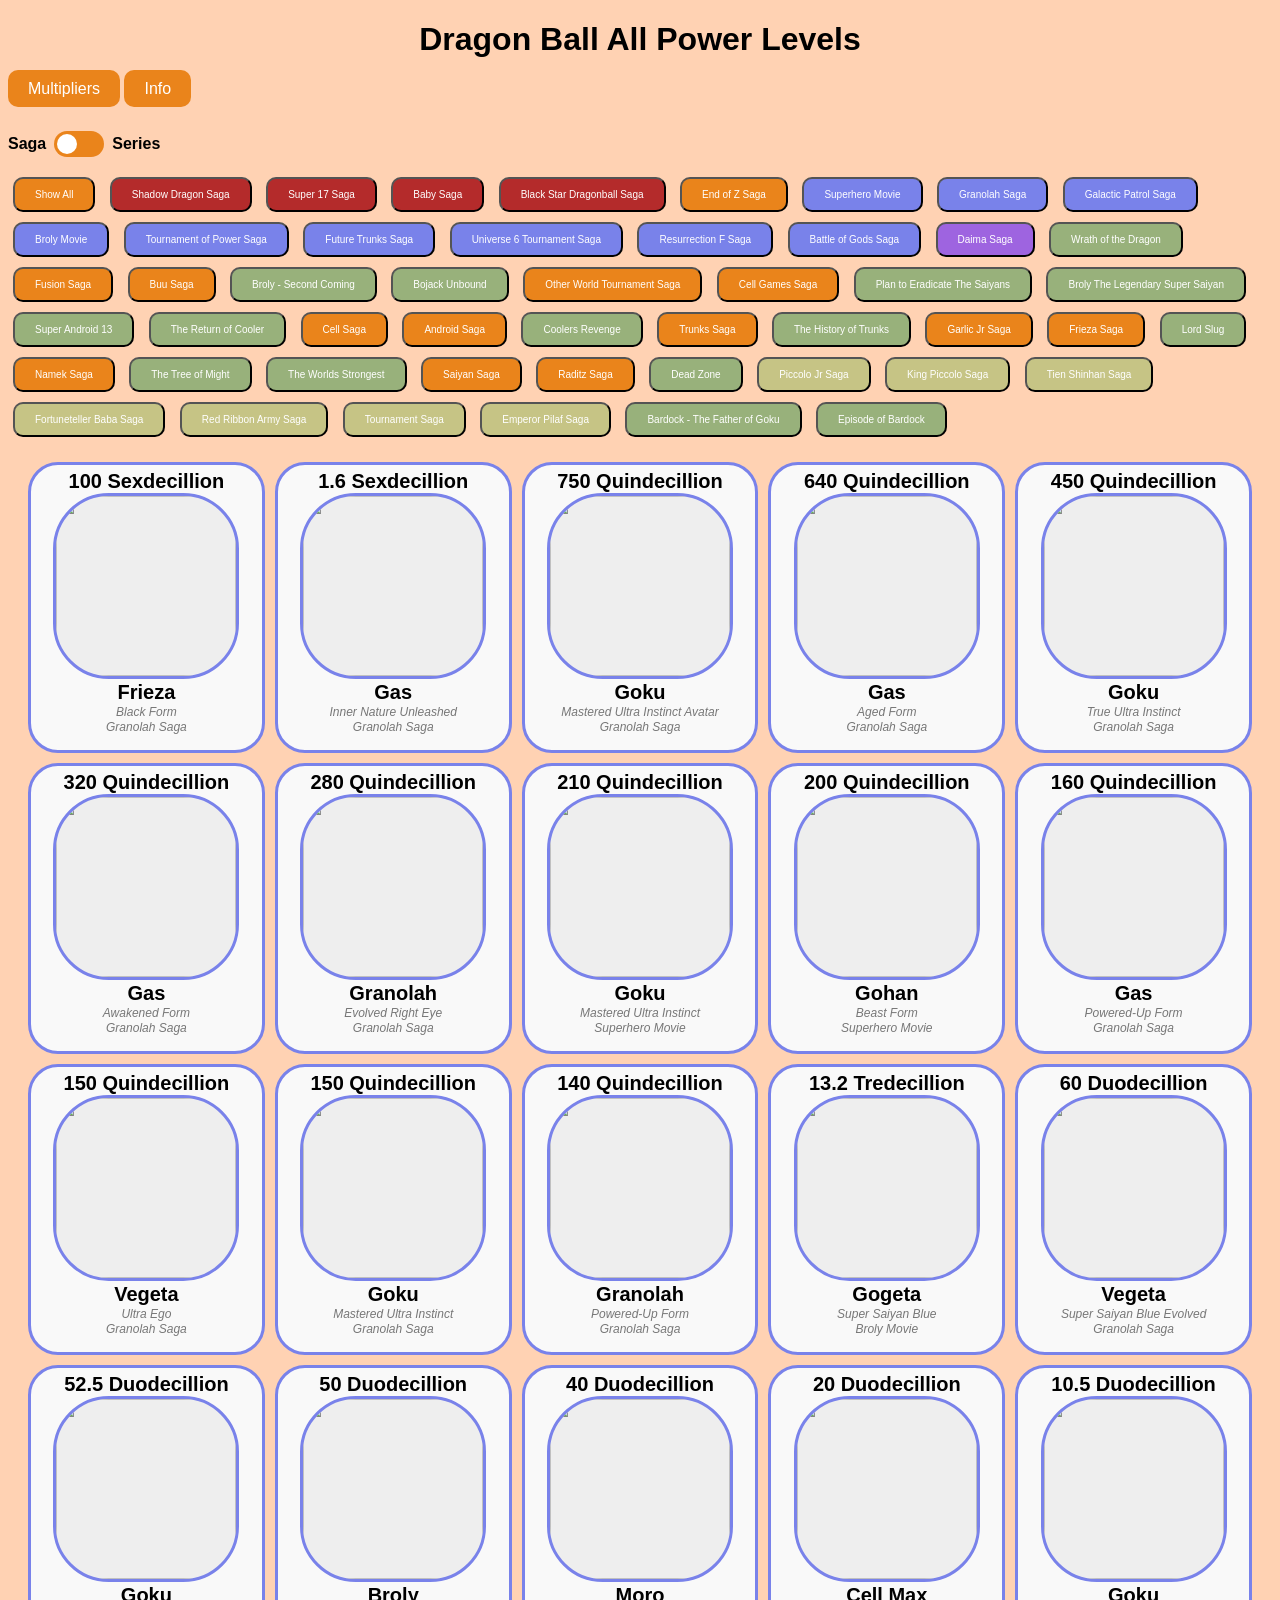
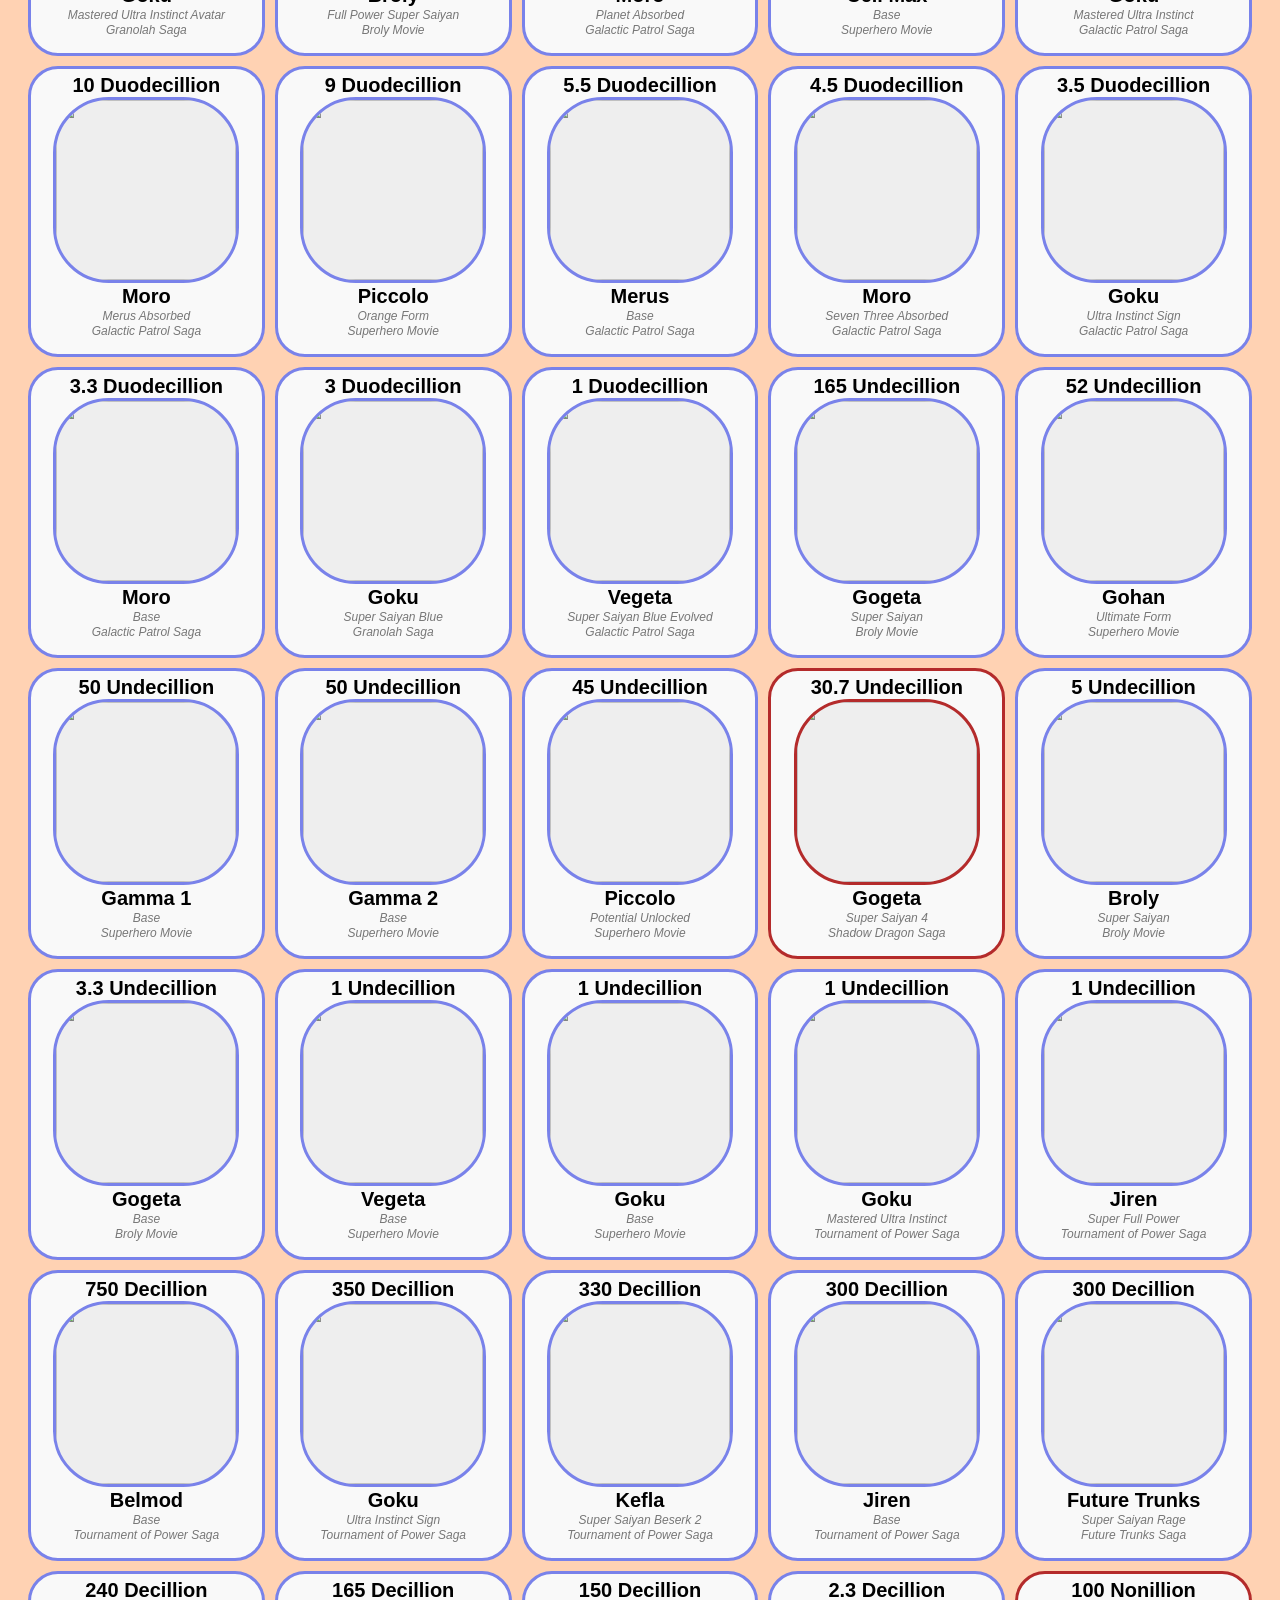
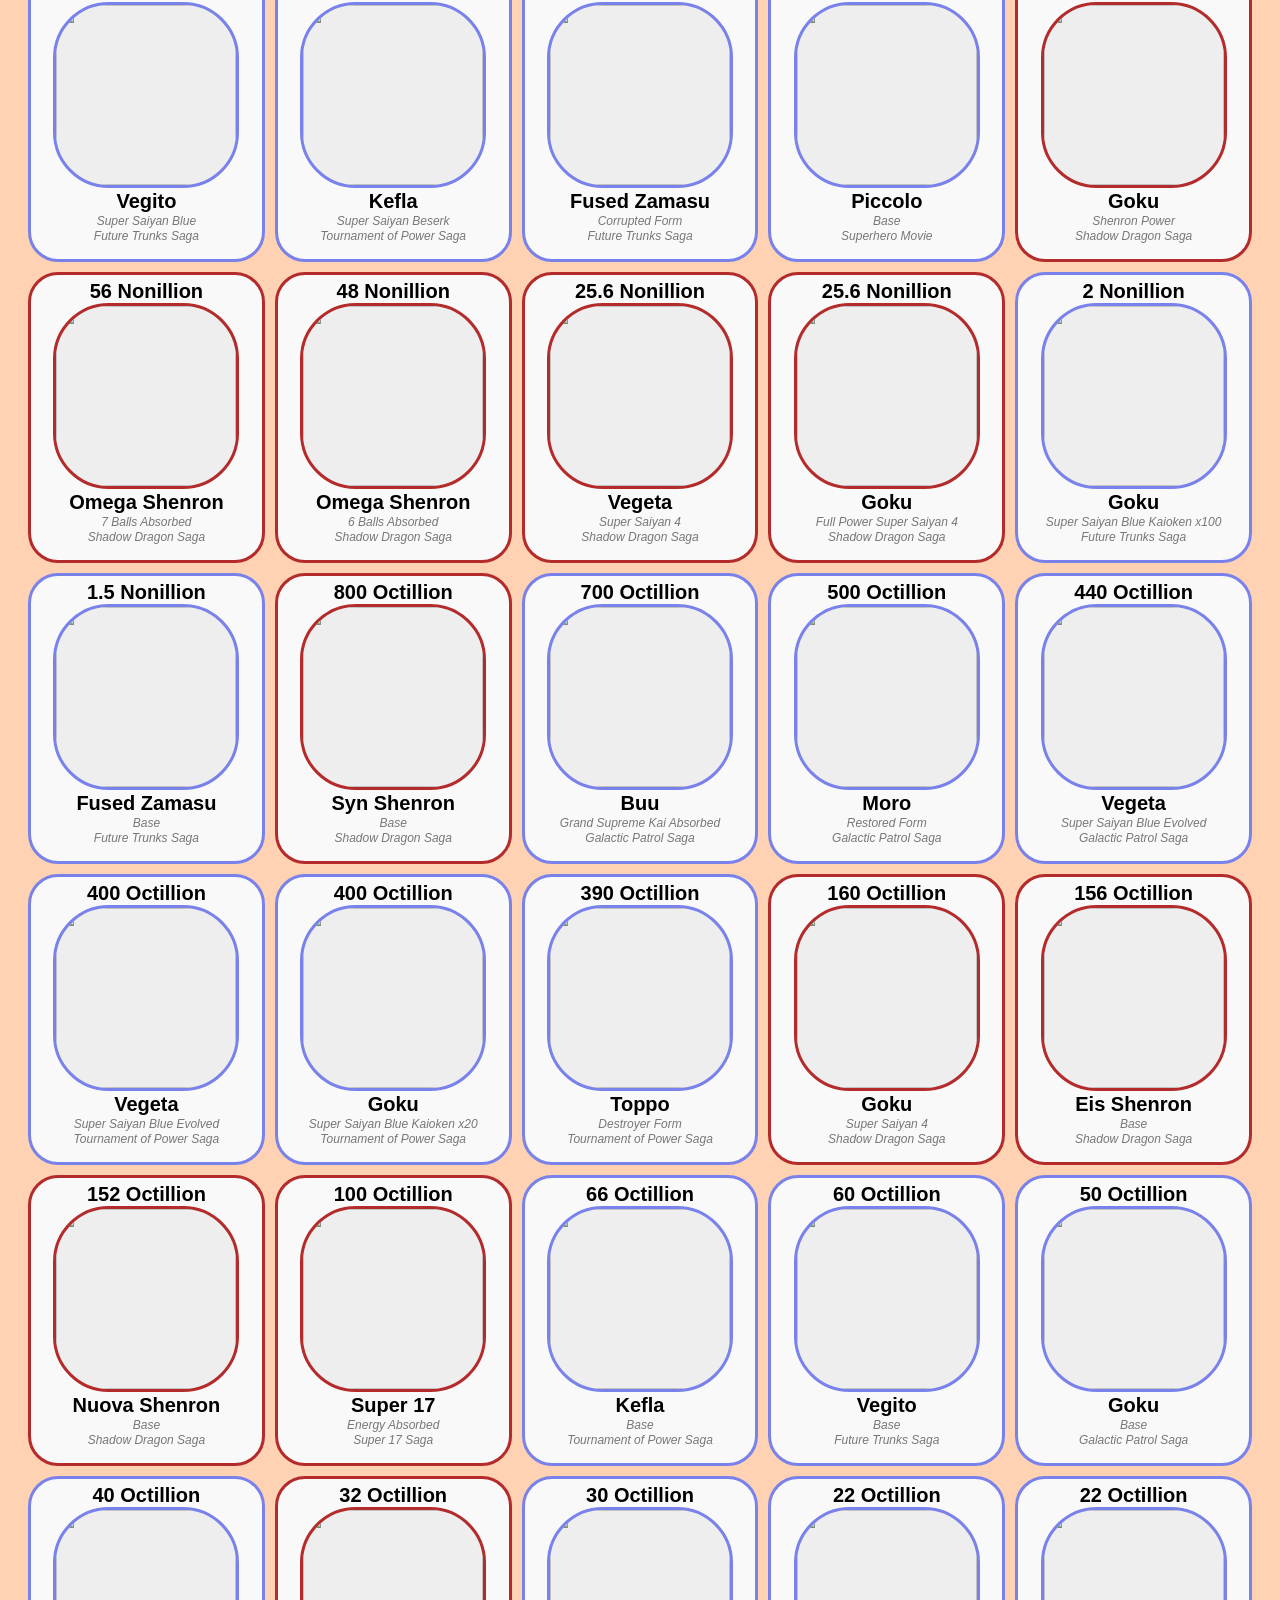
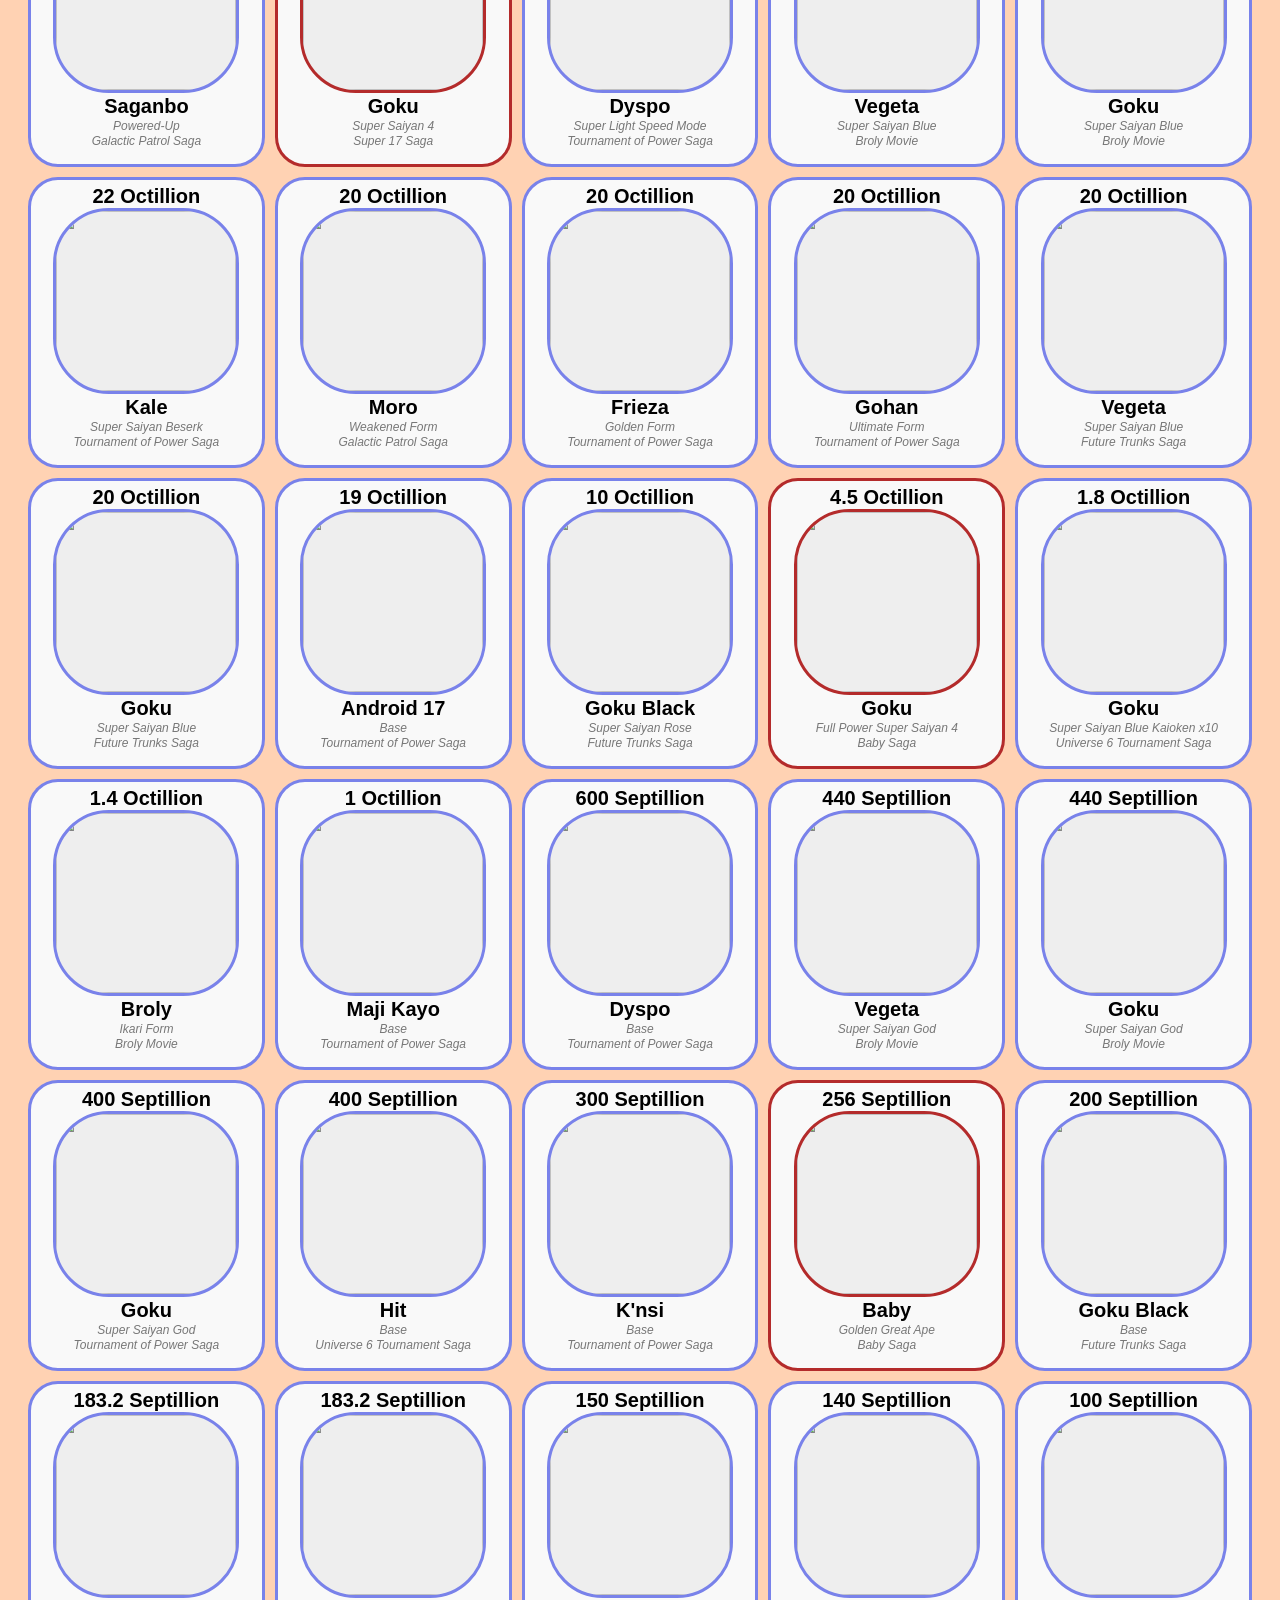
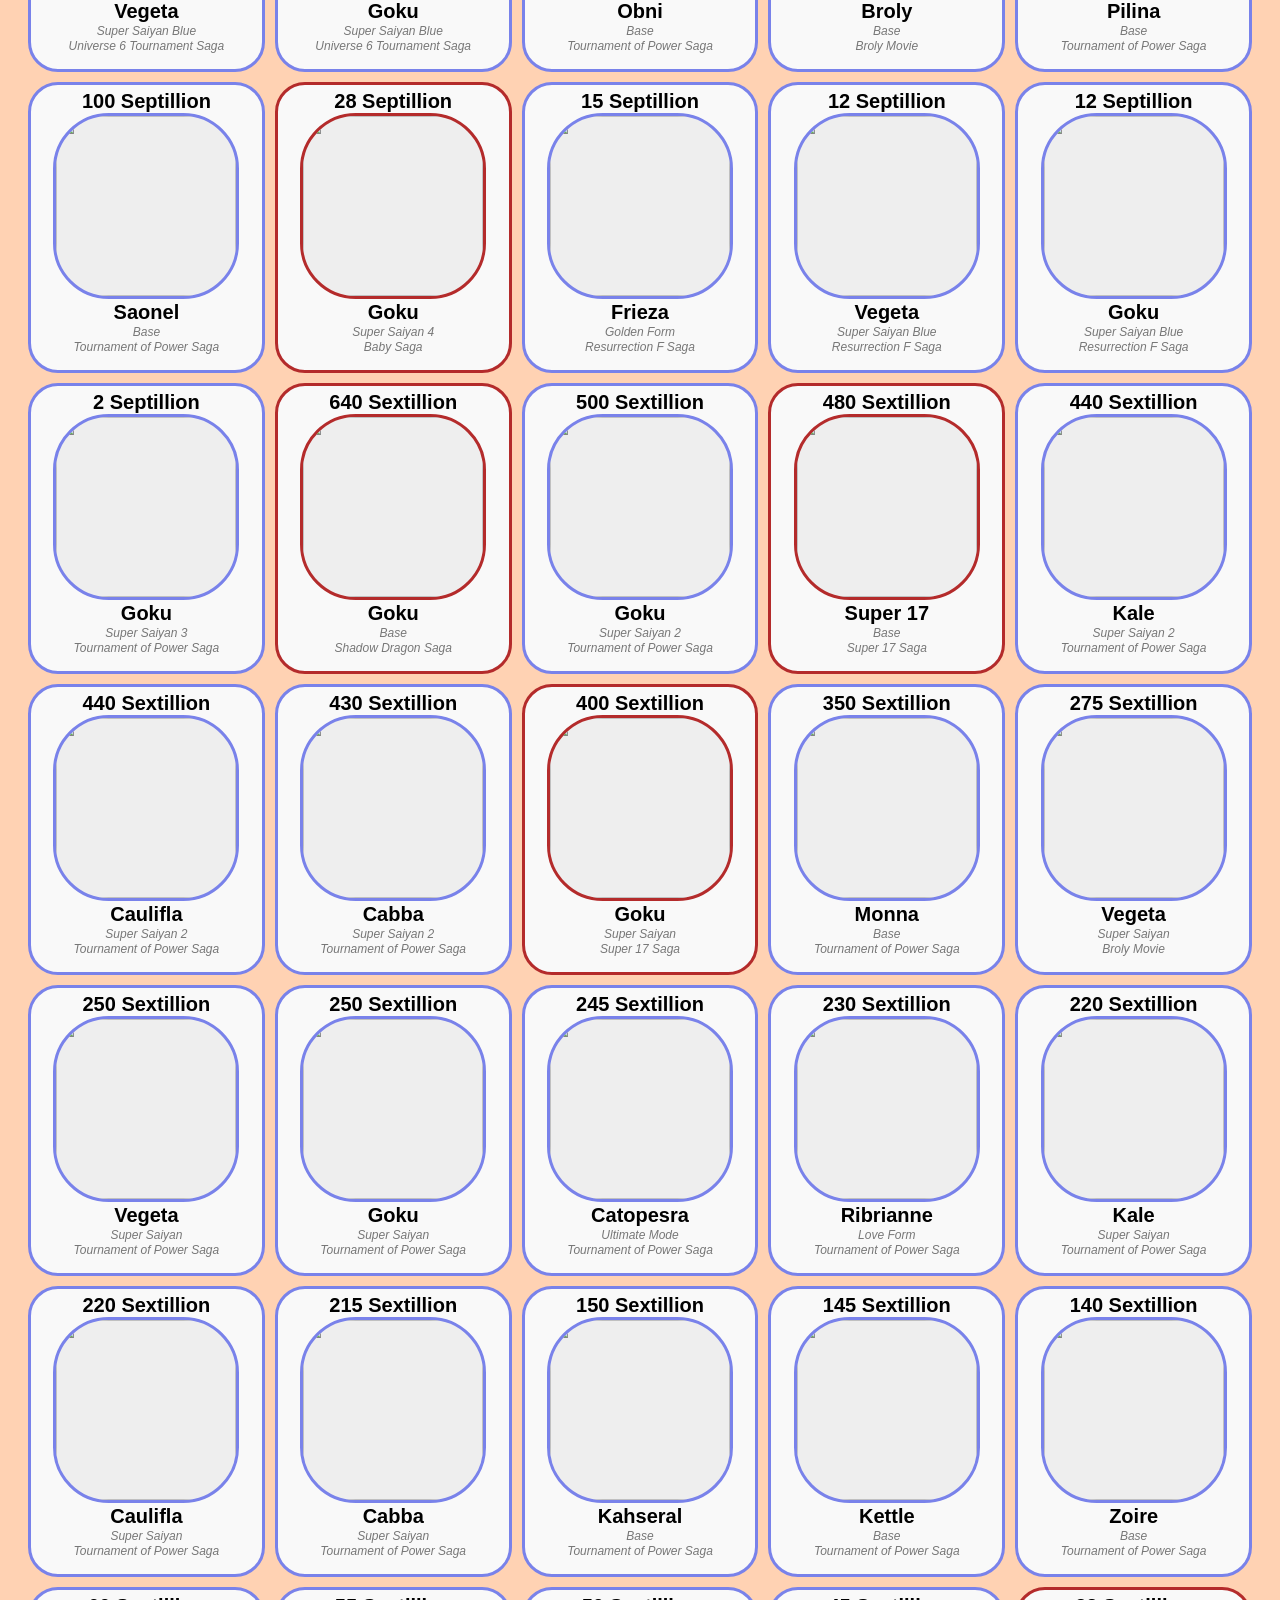
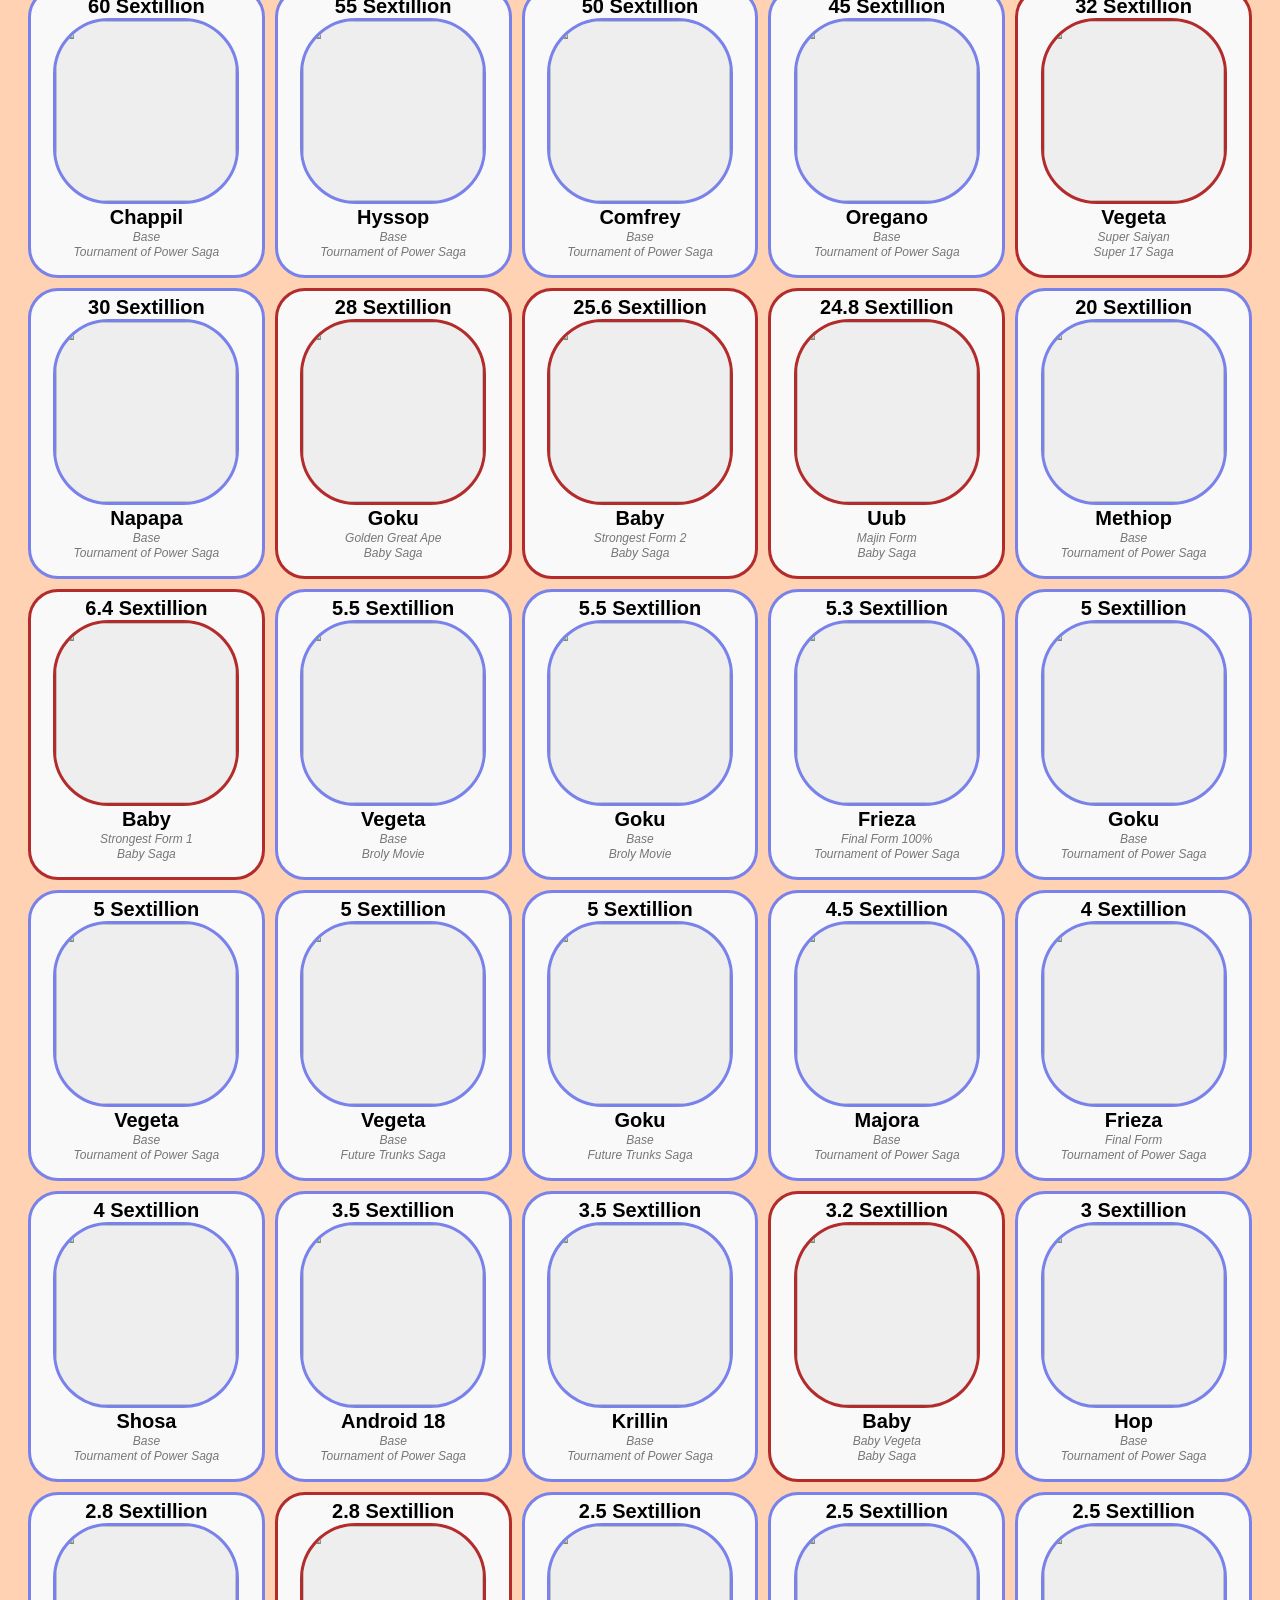
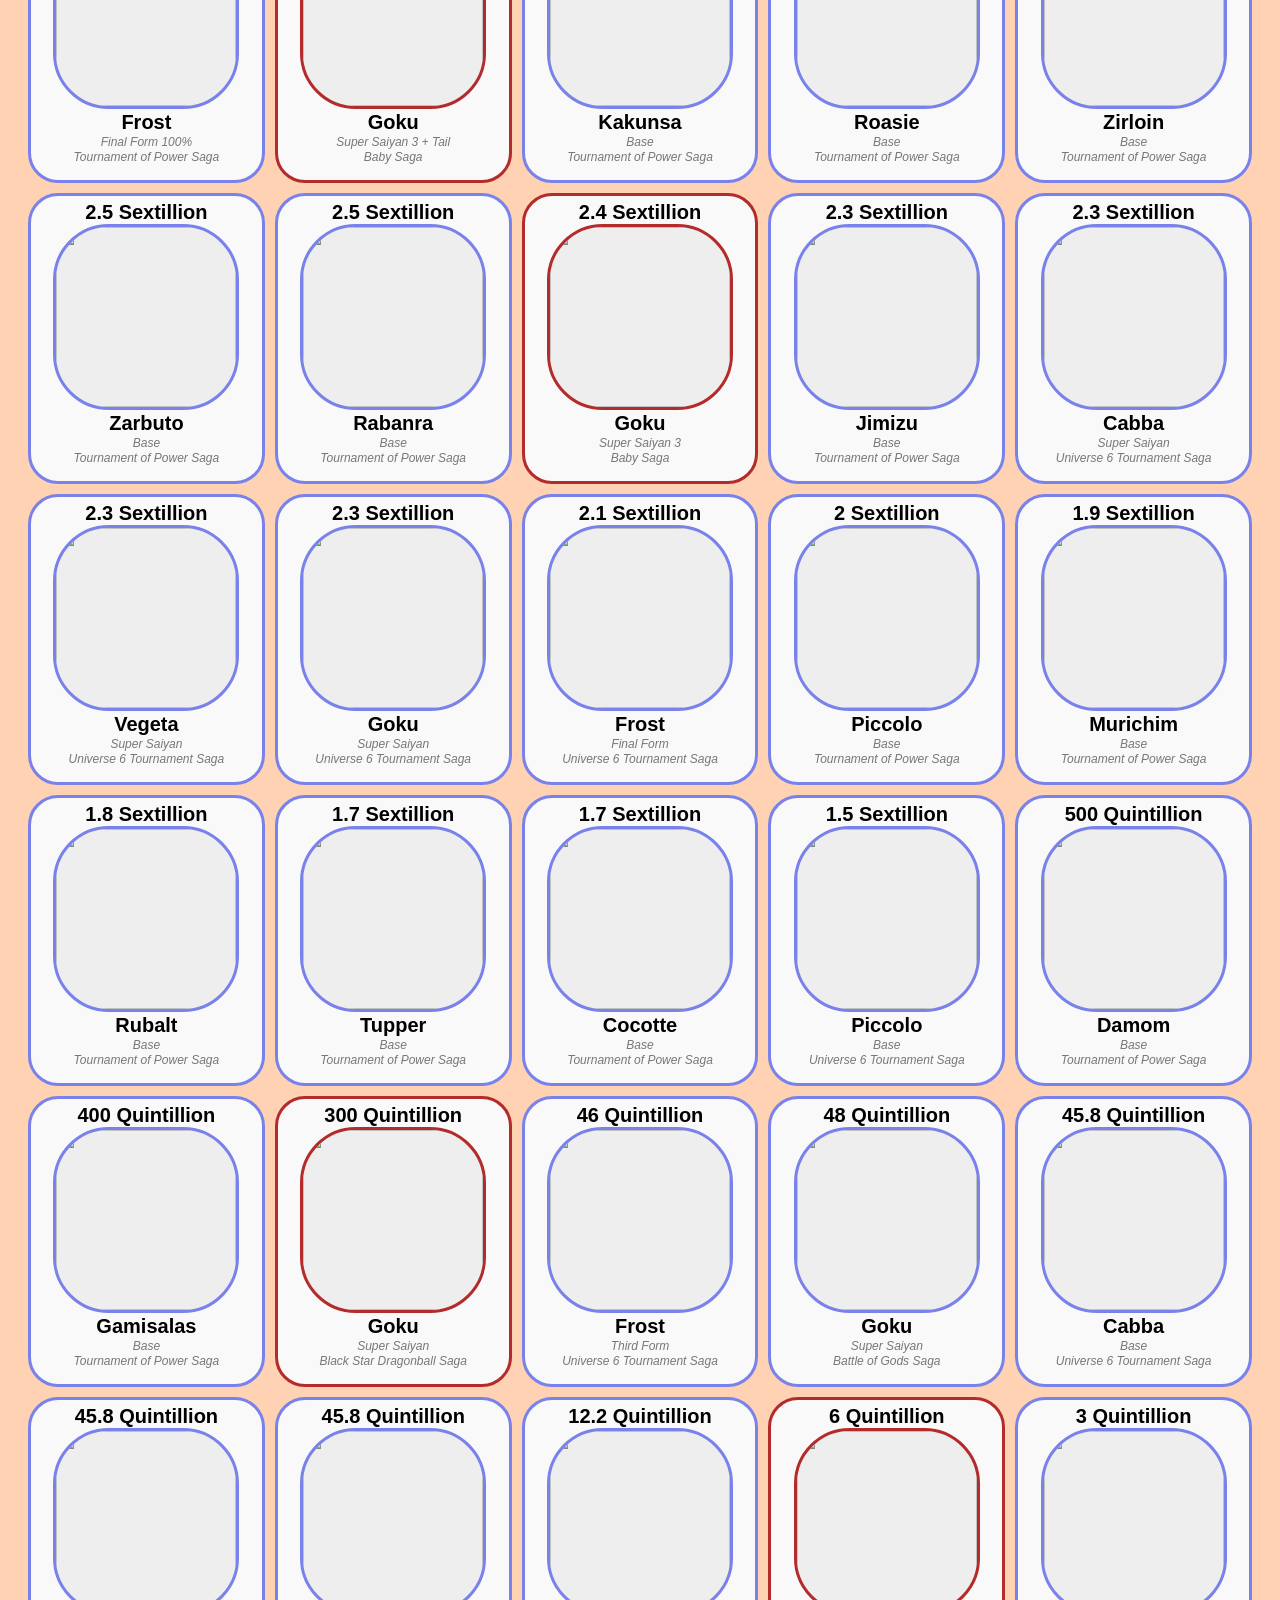
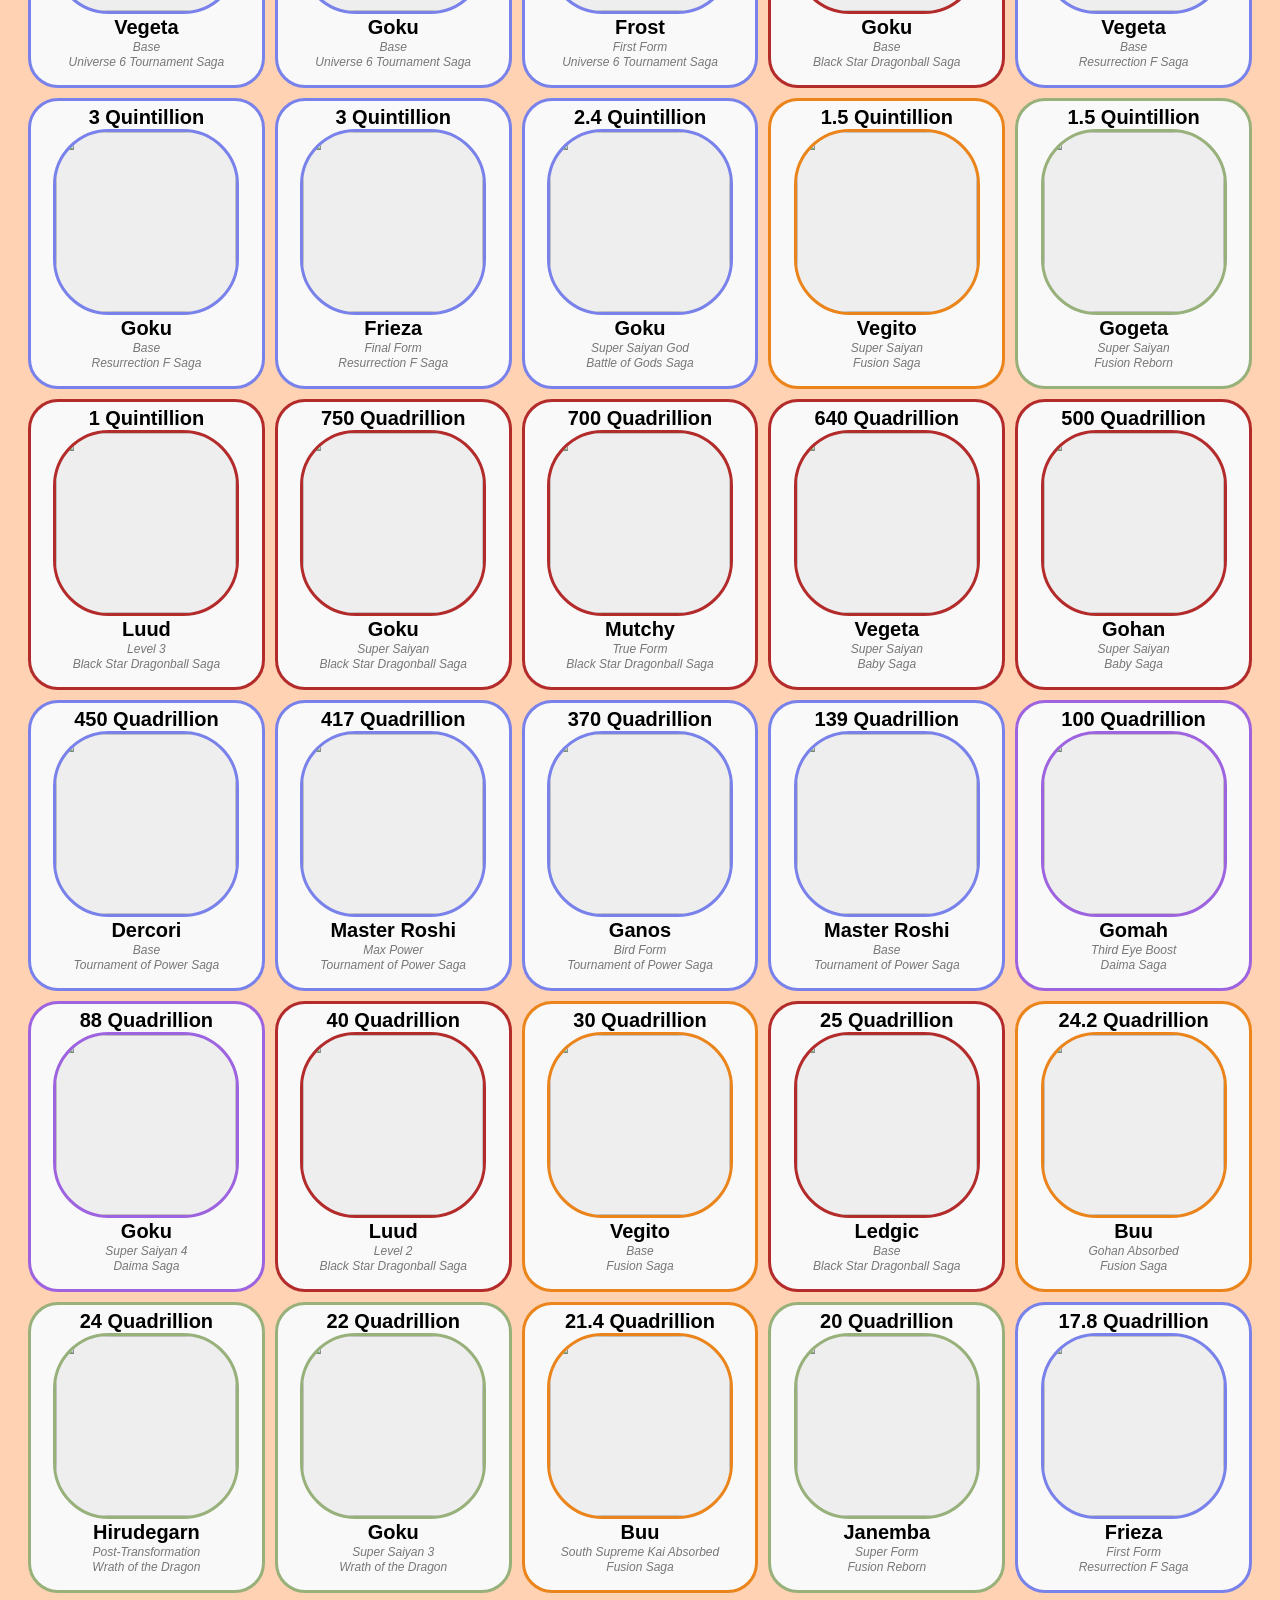
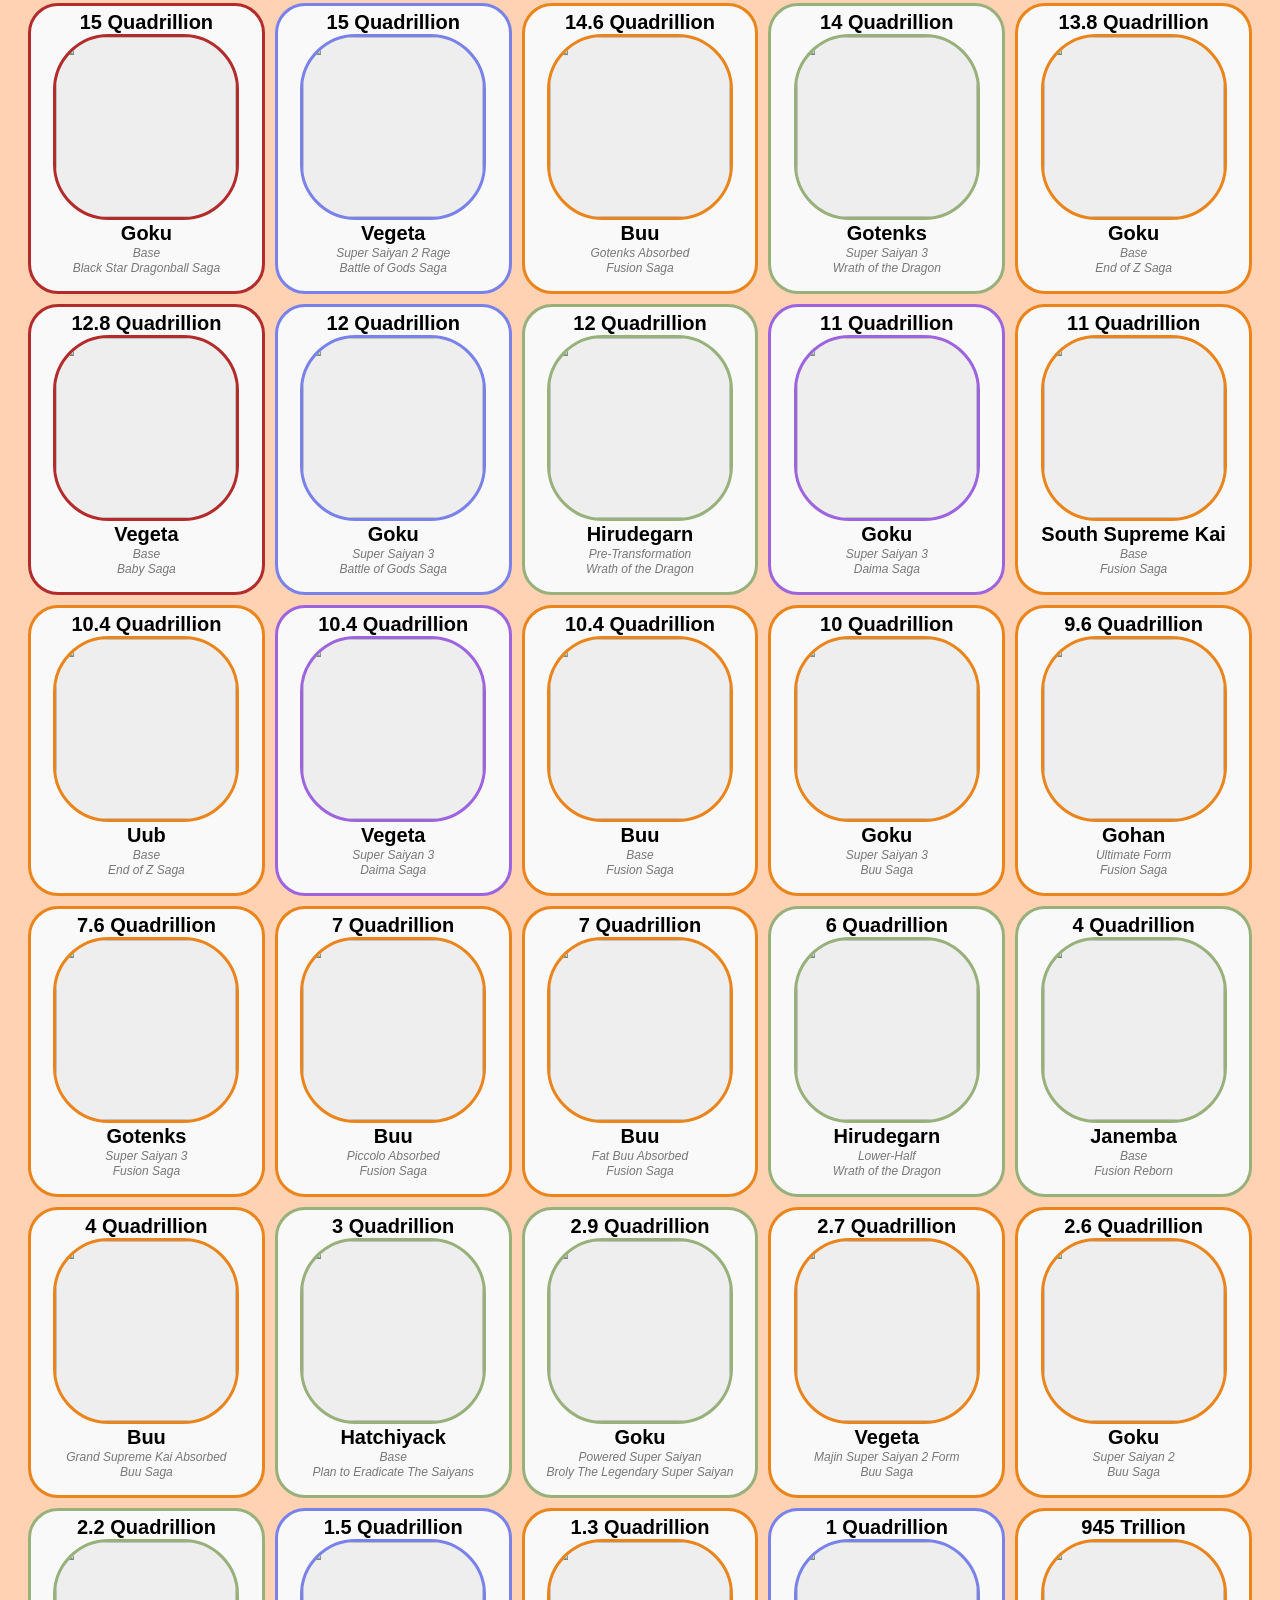
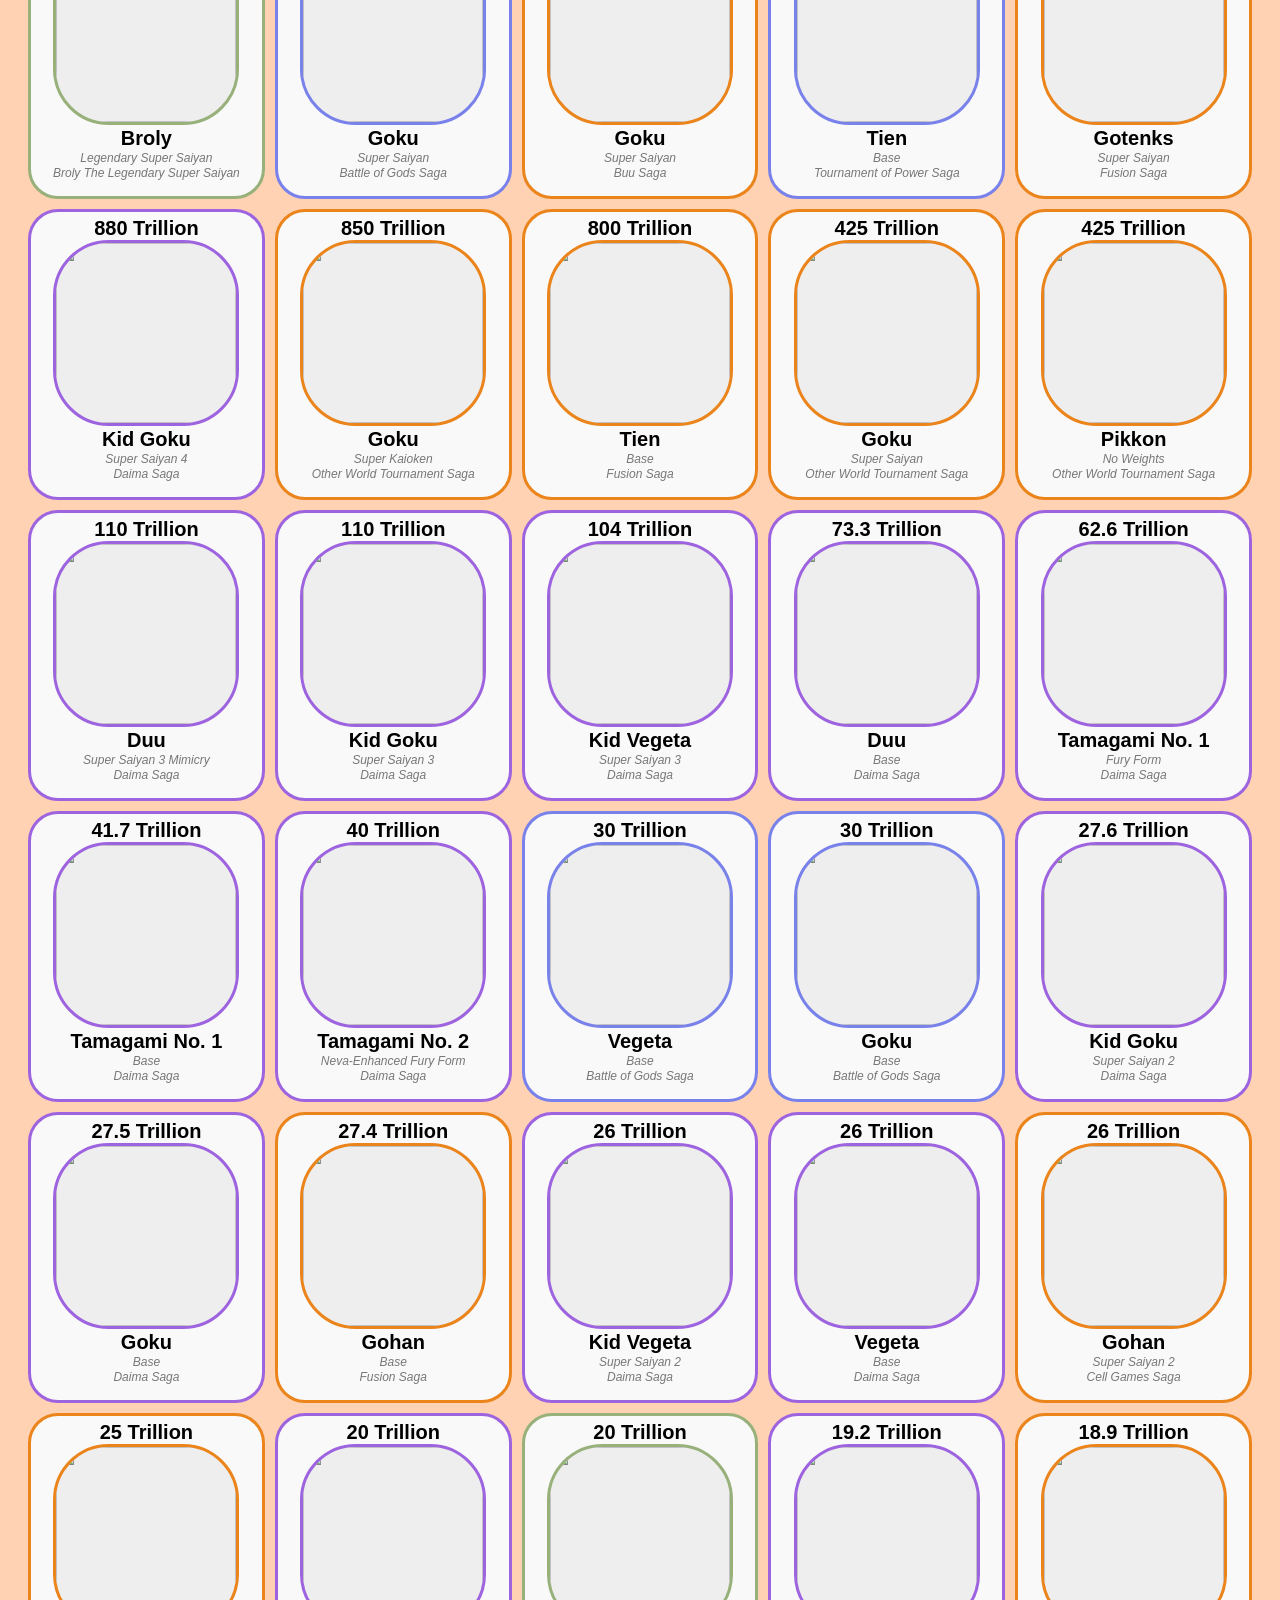
==== index.html @ c0e9b445 "Added info section aswell as removing clutter" ====
<!DOCTYPE html>
<html>
<head>
    <title>Character Rankings</title>
    <link rel="stylesheet" href="style.css">
</head>
<body>

<h1 style="text-align:center">Dragon Ball All Power Levels</h1>

<a href="multipliers.html" class="button-link">Multipliers</a>
<a href="info.html" class="button-link">Info</a><br></br>

<div class="filter-mode-switch">
    <span>Saga</span>
    <label class="switch">
        <input type="checkbox" id="filter-mode-toggle" onchange="switchFilterMode(this.checked)">
        <span class="slider"></span>
    </label>
    <span>Series</span>
</div>

<div id="saga-filter-menu"></div>

<div id="series-filter-menu" style="display:none"></div>

<div id="character-filter-menu"></div>

<div id="character-container"></div>


<script>
    let allCharacters = [];

    async function loadCharacters() {
        try {
            const response = await fetch('powerlevels.json');
            allCharacters = await response.json();
            createSagaFilterMenu();
            createSeriesFilterMenu();
            renderDisplay(allCharacters);
        } catch (error) {
            console.error("Error loading characters:", error);
        }
    }

    function createSagaFilterMenu() {
        const menu = document.getElementById('saga-filter-menu');
        const orderedCategories = [
            { name: 'Shadow Dragon Saga', color: '#B42B2B' },
            { name: 'Super 17 Saga', color: '#B42B2B' },
            { name: 'Baby Saga', color: '#B42B2B' },
            { name: 'Black Star Dragonball Saga', color: '#B42B2B' },
            { name: 'End of Z Saga', color: '#ea841b' },
            { name: 'Superhero Movie', color: '#7982EA' },
            { name: 'Granolah Saga', color: '#7982EA' },
            { name: 'Galactic Patrol Saga', color: '#7982EA' },
            { name: 'Broly Movie', color: '#7982EA' },
            { name: 'Tournament of Power Saga', color: '#7982EA' },
            { name: 'Future Trunks Saga', color: '#7982EA' },
            { name: 'Universe 6 Tournament Saga', color: '#7982EA' },
            { name: 'Resurrection F Saga', color: '#7982EA' },
            { name: 'Battle of Gods Saga', color: '#7982EA' },
            { name: 'Daima Saga', color: '#9E64E0' },
            { name: 'Wrath of the Dragon', color: '#98B17B' },
            { name: 'Fusion Saga', color: '#ea841b' },
            { name: 'Buu Saga', color: '#ea841b' },
            { name: 'Broly - Second Coming', color: '#98B17B' },
            { name: 'Bojack Unbound', color: '#98B17B' },
            { name: 'Other World Tournament Saga', color: '#ea841b' },
            { name: 'Cell Games Saga', color: '#ea841b' },
            { name: 'Plan to Eradicate The Saiyans', color: '#98B17B' },
            { name: 'Broly The Legendary Super Saiyan', color: '#98B17B' },
            { name: 'Super Android 13', color: '#98B17B' },
            { name: 'The Return of Cooler', color: '#98B17B' },
            { name: 'Cell Saga', color: '#ea841b' },
            { name: 'Android Saga', color: '#ea841b' },
            { name: 'Coolers Revenge', color: '#98B17B' },
            { name: 'Trunks Saga', color: '#ea841b' },
            { name: 'The History of Trunks', color: '#98B17B' },
            { name: 'Garlic Jr Saga', color: '#ea841b' },
            { name: 'Frieza Saga', color: '#ea841b' },
            { name: 'Lord Slug', color: '#98B17B' },
            { name: 'Namek Saga', color: '#ea841b' },
            { name: 'The Tree of Might', color: '#98B17B' },
            { name: 'The Worlds Strongest', color: '#98B17B' },
            { name: 'Saiyan Saga', color: '#ea841b' },
            { name: 'Raditz Saga', color: '#ea841b' },
            { name: 'Dead Zone', color: '#98B17B' },
            { name: 'Piccolo Jr Saga', color: '#C6C485' },
            { name: 'King Piccolo Saga', color: '#C6C485' },
            { name: 'Tien Shinhan Saga', color: '#C6C485' },
            { name: 'Fortuneteller Baba Saga', color: '#C6C485' },
            { name: 'Red Ribbon Army Saga', color: '#C6C485' },
            { name: 'Tournament Saga', color: '#C6C485' },
            { name: 'Emperor Pilaf Saga', color: '#C6C485' },
            { name: 'Bardock - The Father of Goku', color: '#98B17B' },
            { name: 'Episode of Bardock', color: '#98B17B' },
        ]
        let menuHTML = `<button class="filter-btn" onclick="filterData('all')">Show All</button>`;
        menuHTML += orderedCategories.map(cat => `
            <button class="filter-btn" style="background:${cat.color}" onclick="filterData('${cat.name}')">${cat.name}</button>
        `).join('');
        menu.innerHTML = menuHTML;
    }

    function createSeriesFilterMenu() {
        const menu = document.getElementById('series-filter-menu');
        const seriesColors = [
            { name: 'Dragon Ball GT', color: '#B42B2B' },
            { name: 'Dragon Ball Super', color: '#7982EA' },
            { name: 'Dragon Ball Daima', color: '#9E64E0' },
            { name: 'Dragon Ball Movies', color: '#98B17B' },
            { name: 'Dragon Ball Z', color: '#ea841b' },
            { name: 'Original Dragon Ball', color: '#C6C485' },
        ]
        let menuHTML = `<button class="filter-btn" onclick="filterBySeries('all')">Show All</button>`;
        menuHTML += seriesColors.map(series => `
            <button class="filter-btn" style="background:${series.color}" onclick="filterBySeries('${series.color}')">${series.name}</button>
        `).join('');
        menu.innerHTML = menuHTML;
    }

    function switchFilterMode(seriesMode) {
        document.getElementById('saga-filter-menu').style.display = seriesMode ? 'none' : '';
        document.getElementById('series-filter-menu').style.display = seriesMode ? '' : 'none';
        renderDisplay(allCharacters);
    }

    function filterData(category) {
        if (category === 'all') {
            renderDisplay(allCharacters);
        } else {
            const filtered = allCharacters.filter(char => char.info === category);
            renderDisplay(filtered);
        }
    }

    function filterBySeries(color) {
        if (color === 'all') {
            renderDisplay(allCharacters);
        } else {
            const filtered = allCharacters.filter(char => char.border.toUpperCase() === color.toUpperCase());
            renderDisplay(filtered);
        }
    }

    function renderDisplay(dataToShow) {
        const container = document.getElementById('character-container');

        container.innerHTML = dataToShow.map(char => `
            <div class="character-card" style="border:3px solid ${char.border};">
                <span class="powerlevel">${char.powerlevel}</span>
                <img src="${char.image}" style="border:3px solid ${char.border};">
                <h2>${char.name}</h2>
                <p>${char.form}</p>
                <p>${char.info}</p>
            </div>
        `).join('');
    }

    loadCharacters();
</script>
</body>
</html>
---- style.css ----
body {
    font-family: 'Segoe UI', Tahoma, Geneva, Verdana, sans-serif;
    background-color: #FFD2B3;
}

#character-container {
    display: grid;
    grid-template-columns: repeat(auto-fill, minmax(200px, 1fr));
    gap: 10px;
    padding: 20px;
}

.character-card {
    border: 3px solid #ddd;
    border-radius: 30px;
    padding: 15px;
    padding-top: 5px;
    text-align: center;
    background: #f9f9f9;
}

.character-card img {
    width: 180px;
    height: 180px;
    border-radius: 30%;
    border: 3px solid #ddd;
    object-fit: cover;
    background-color: #eee;
}

.powerlevel {
    font-weight: bold;
    display: block;
    font-size: 125%;
}

.character-card h2 {
    margin: 1px;
    font-size: 1.25em;
}

.character-card p {
    font-size: 0.75em;
    color: #777;
    font-style: italic;
    margin: 1px;
}

#info-container {
    display: flex;
    flex-direction: column;
    gap: 10px;
    padding: 20px;
}

.info-box {
    border: 3px solid #ea841b;
    border-radius: 30px;
    padding: 15px 25px;
    background: #f9f9f9;
}

.info-box h2 {
    margin: 5px 0;
    font-size: 1.75em;
}

.info-box p {
    font-size: 1.1em;
    color: #777;
    margin: 5px 0 10px;
}

.button-link {
    padding: 10px 20px;
    background-color: #ea841b;
    color: white;
    text-decoration: none;
    border-radius: 10px;
}

.filter-mode-switch {
    display: flex;
    align-items: center;
    gap: 8px;
    margin: 15px 0;
    font-weight: bold;
}

.switch {
    position: relative;
    display: inline-block;
    width: 50px;
    height: 26px;
}

.switch input {
    opacity: 0;
    width: 0;
    height: 0;
}

.slider {
    position: absolute;
    cursor: pointer;
    top: 0;
    left: 0;
    right: 0;
    bottom: 0;
    background-color: #ea841b;
    border-radius: 26px;
    transition: 0.3s;
}

.slider:before {
    position: absolute;
    content: "";
    height: 20px;
    width: 20px;
    left: 3px;
    bottom: 3px;
    background-color: white;
    border-radius: 50%;
    transition: 0.3s;
}

.switch input:checked + .slider:before {
    transform: translateX(24px);
}

.filter-btn {
    padding: 10px 20px;
    margin: 5px;
    cursor: pointer;
    background: #ea841b;
    color: white;
    text-decoration: none;
    border-radius: 10px;
    font-size: 10px;
}
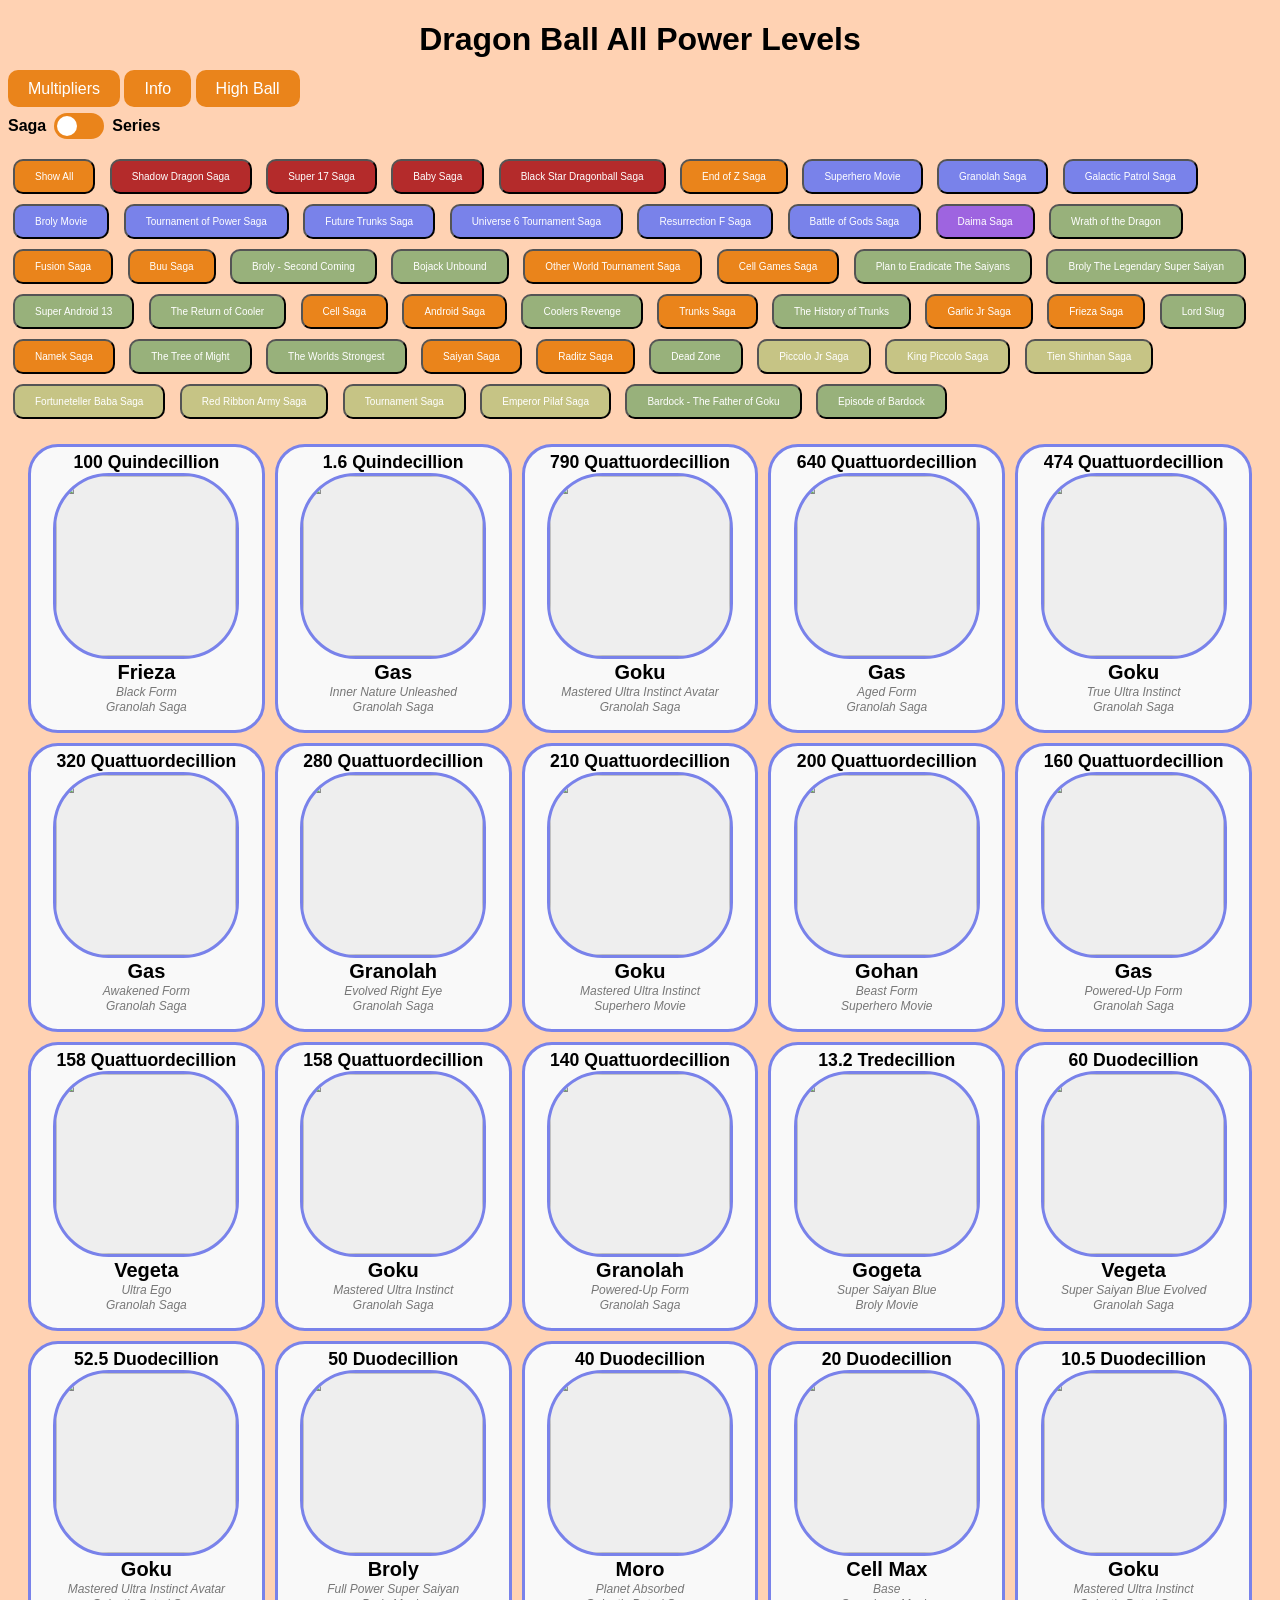
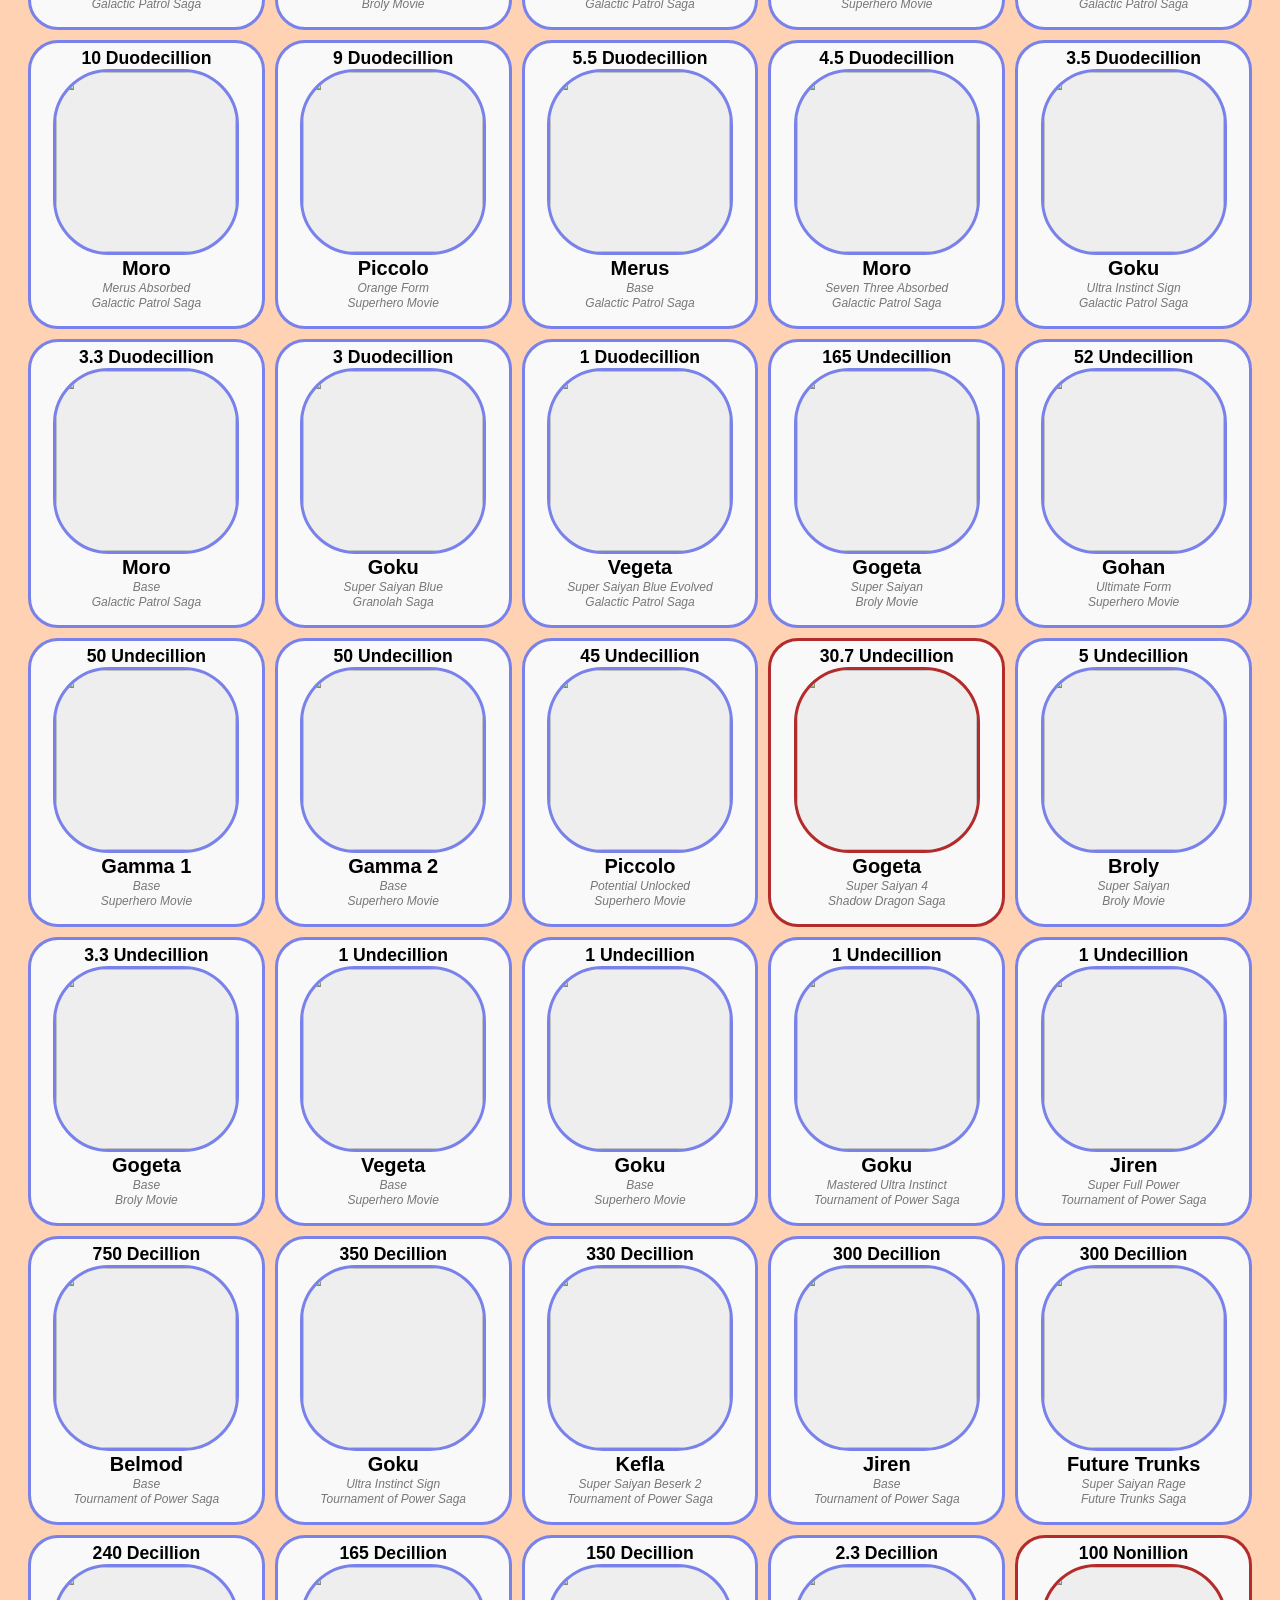
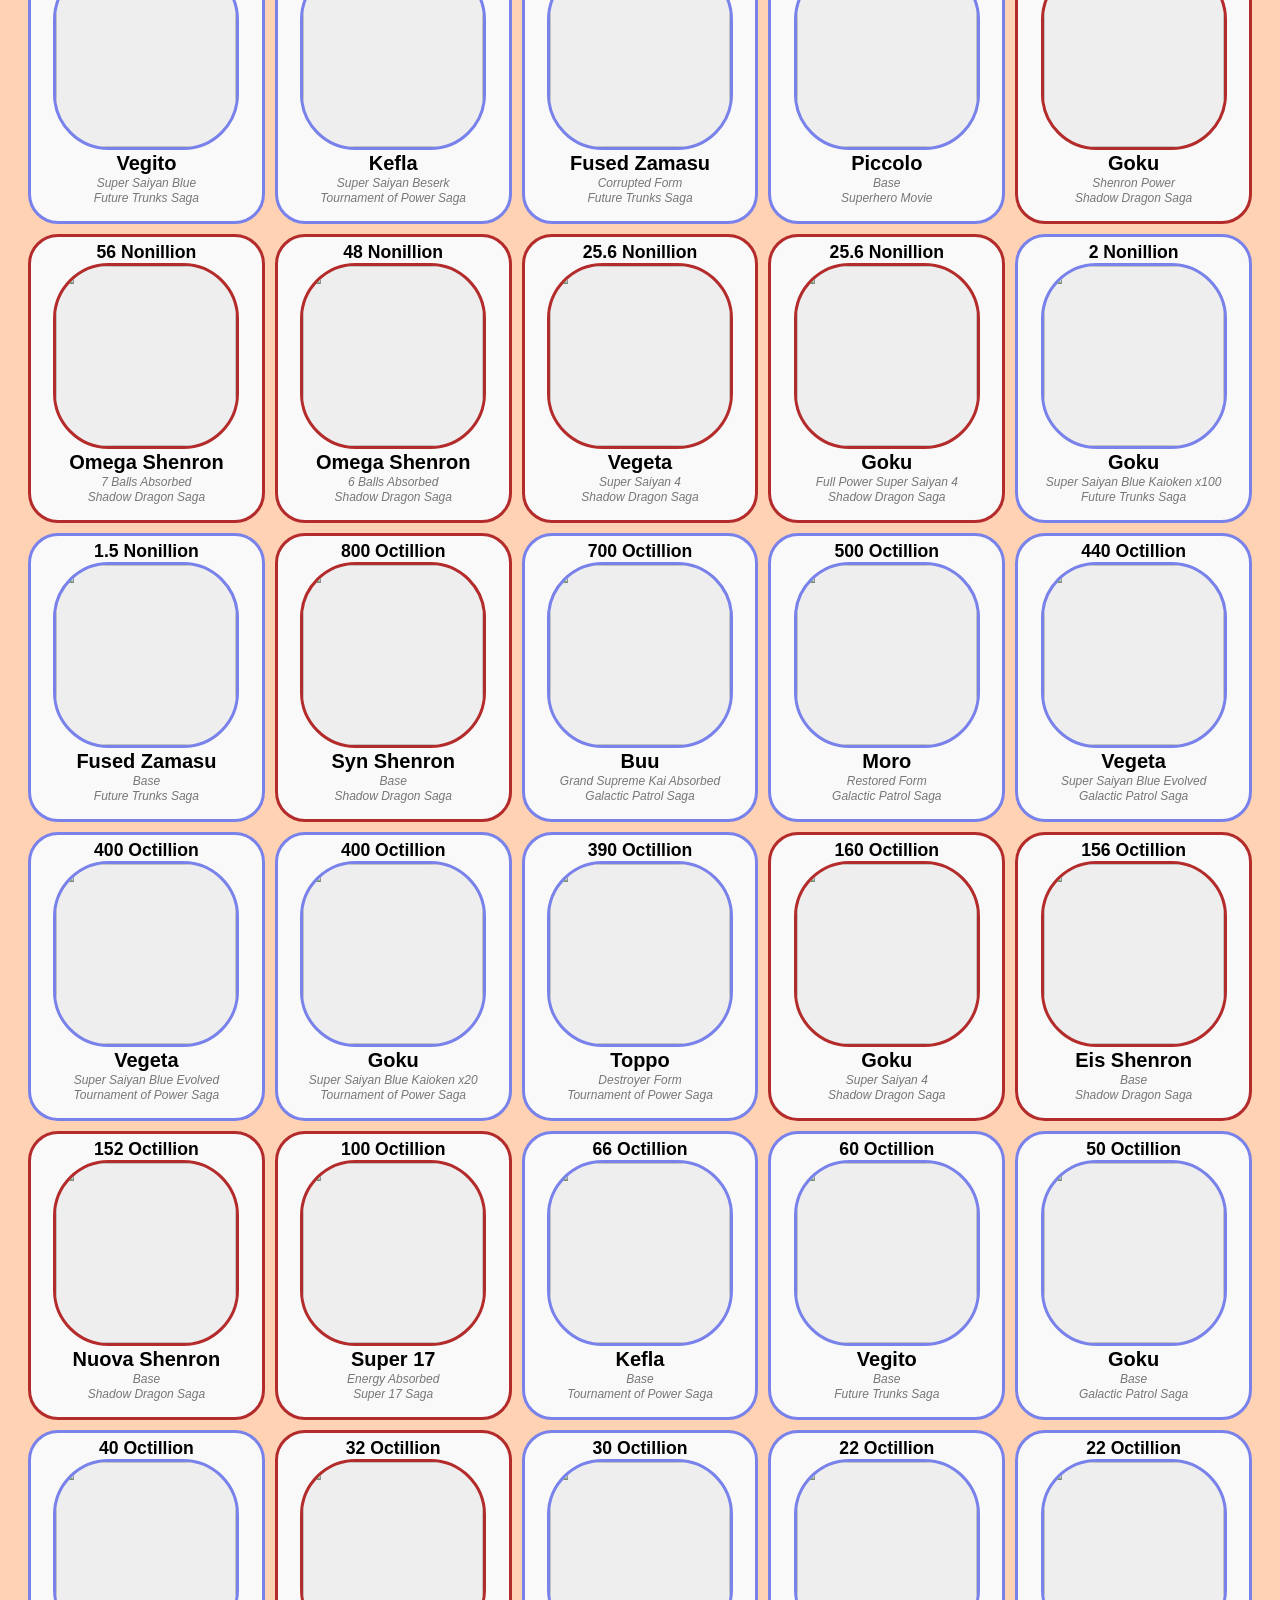
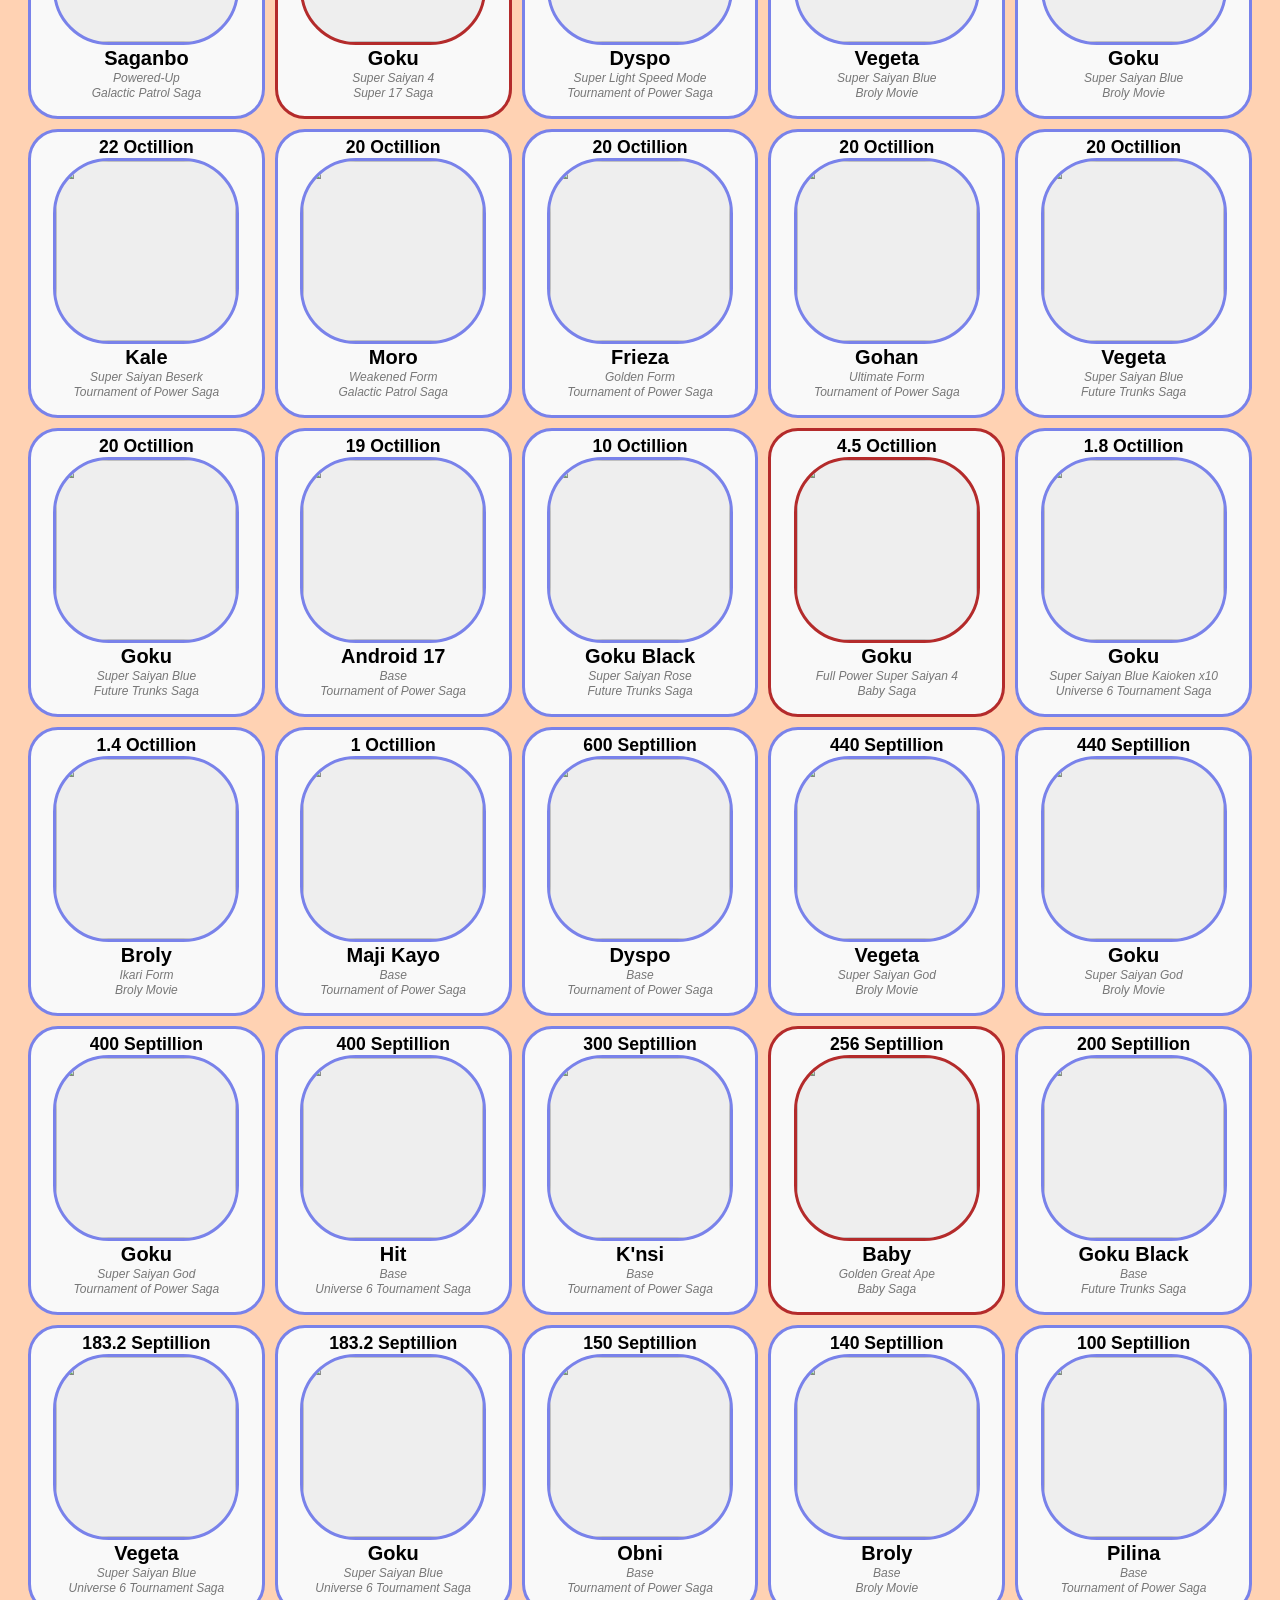
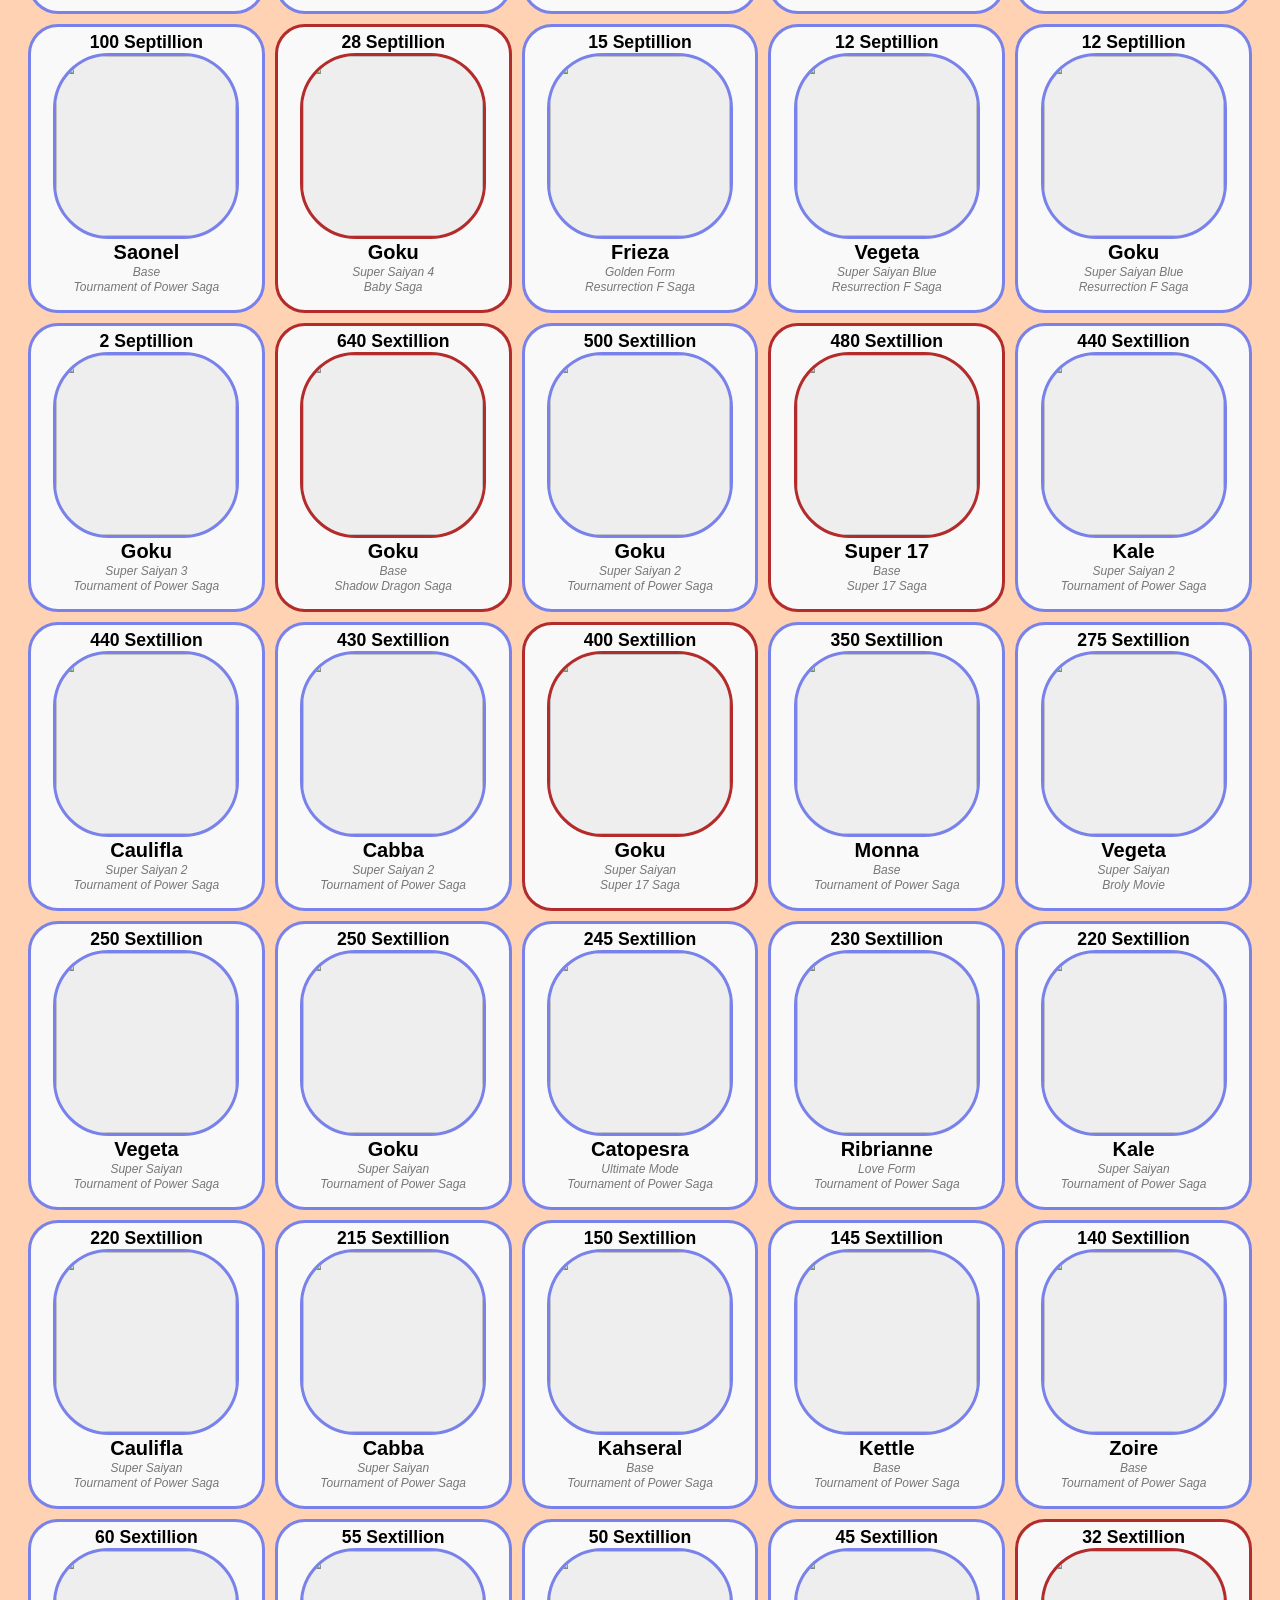
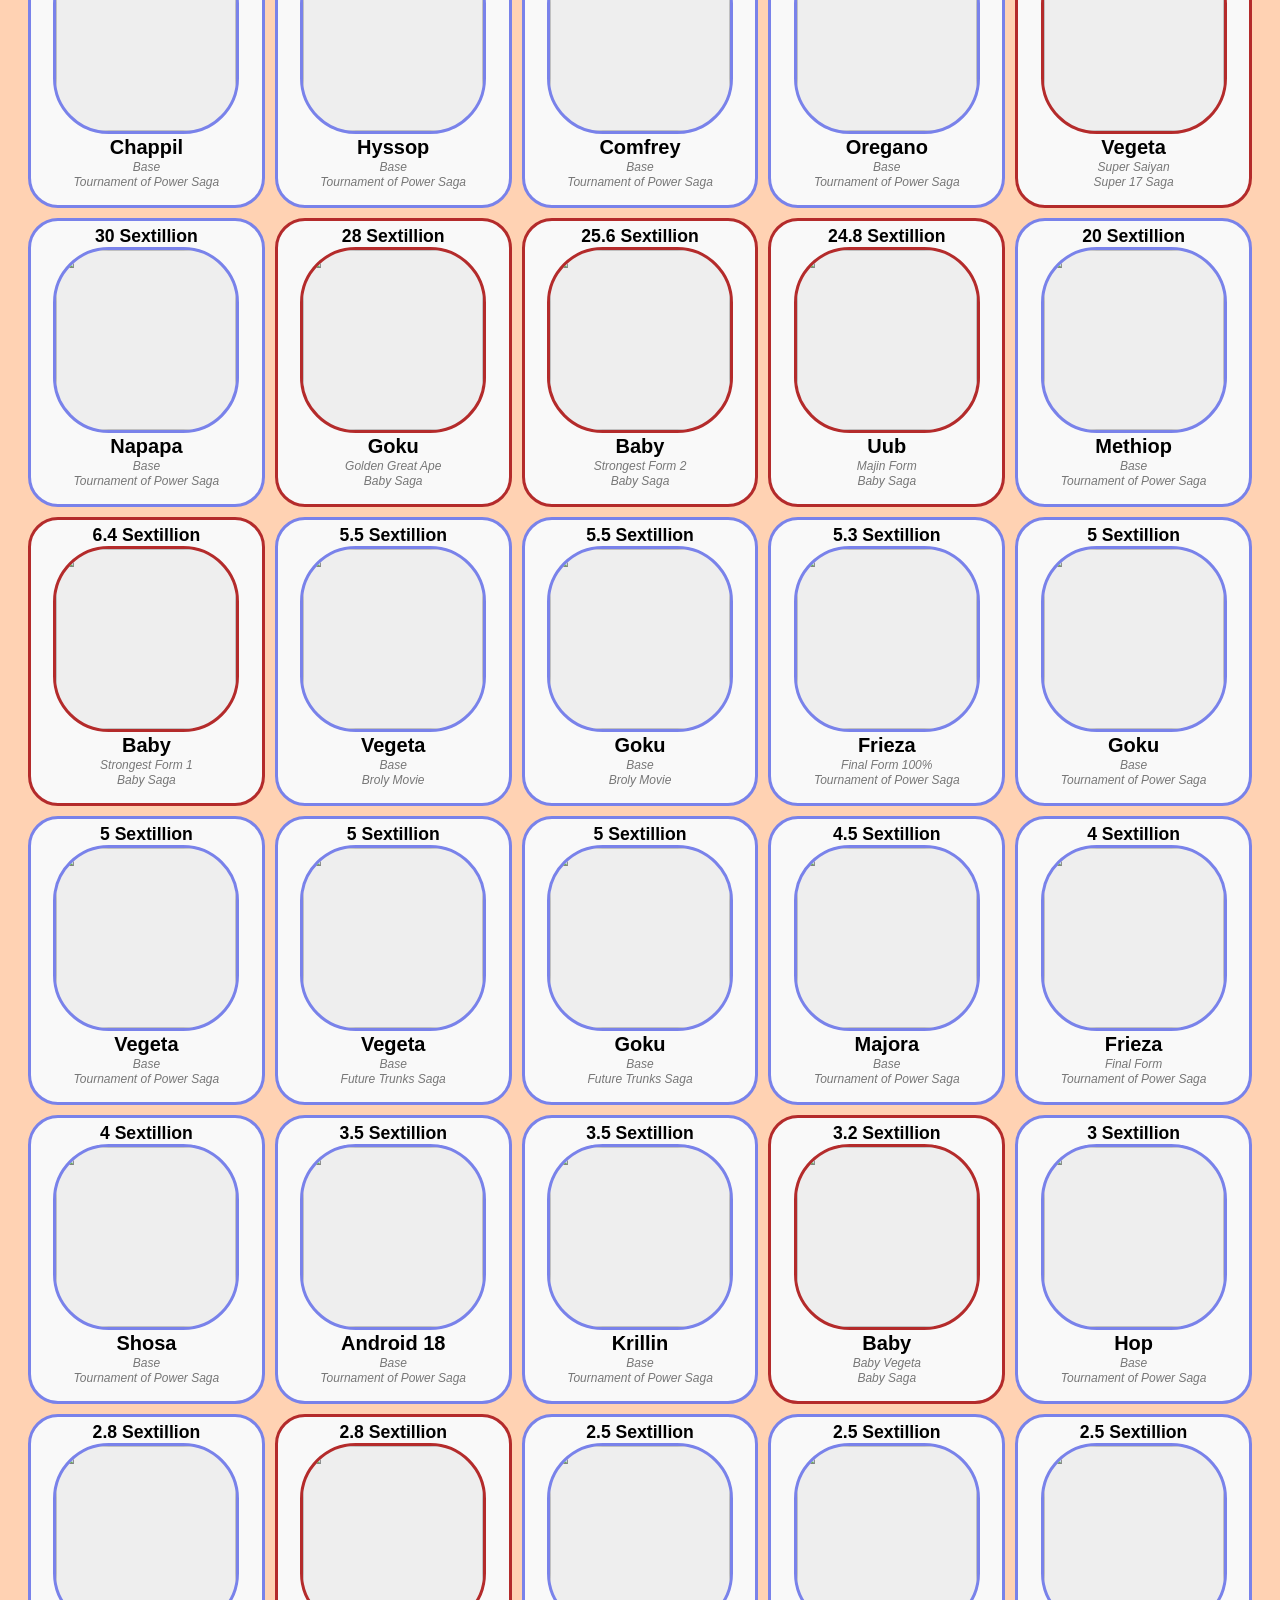
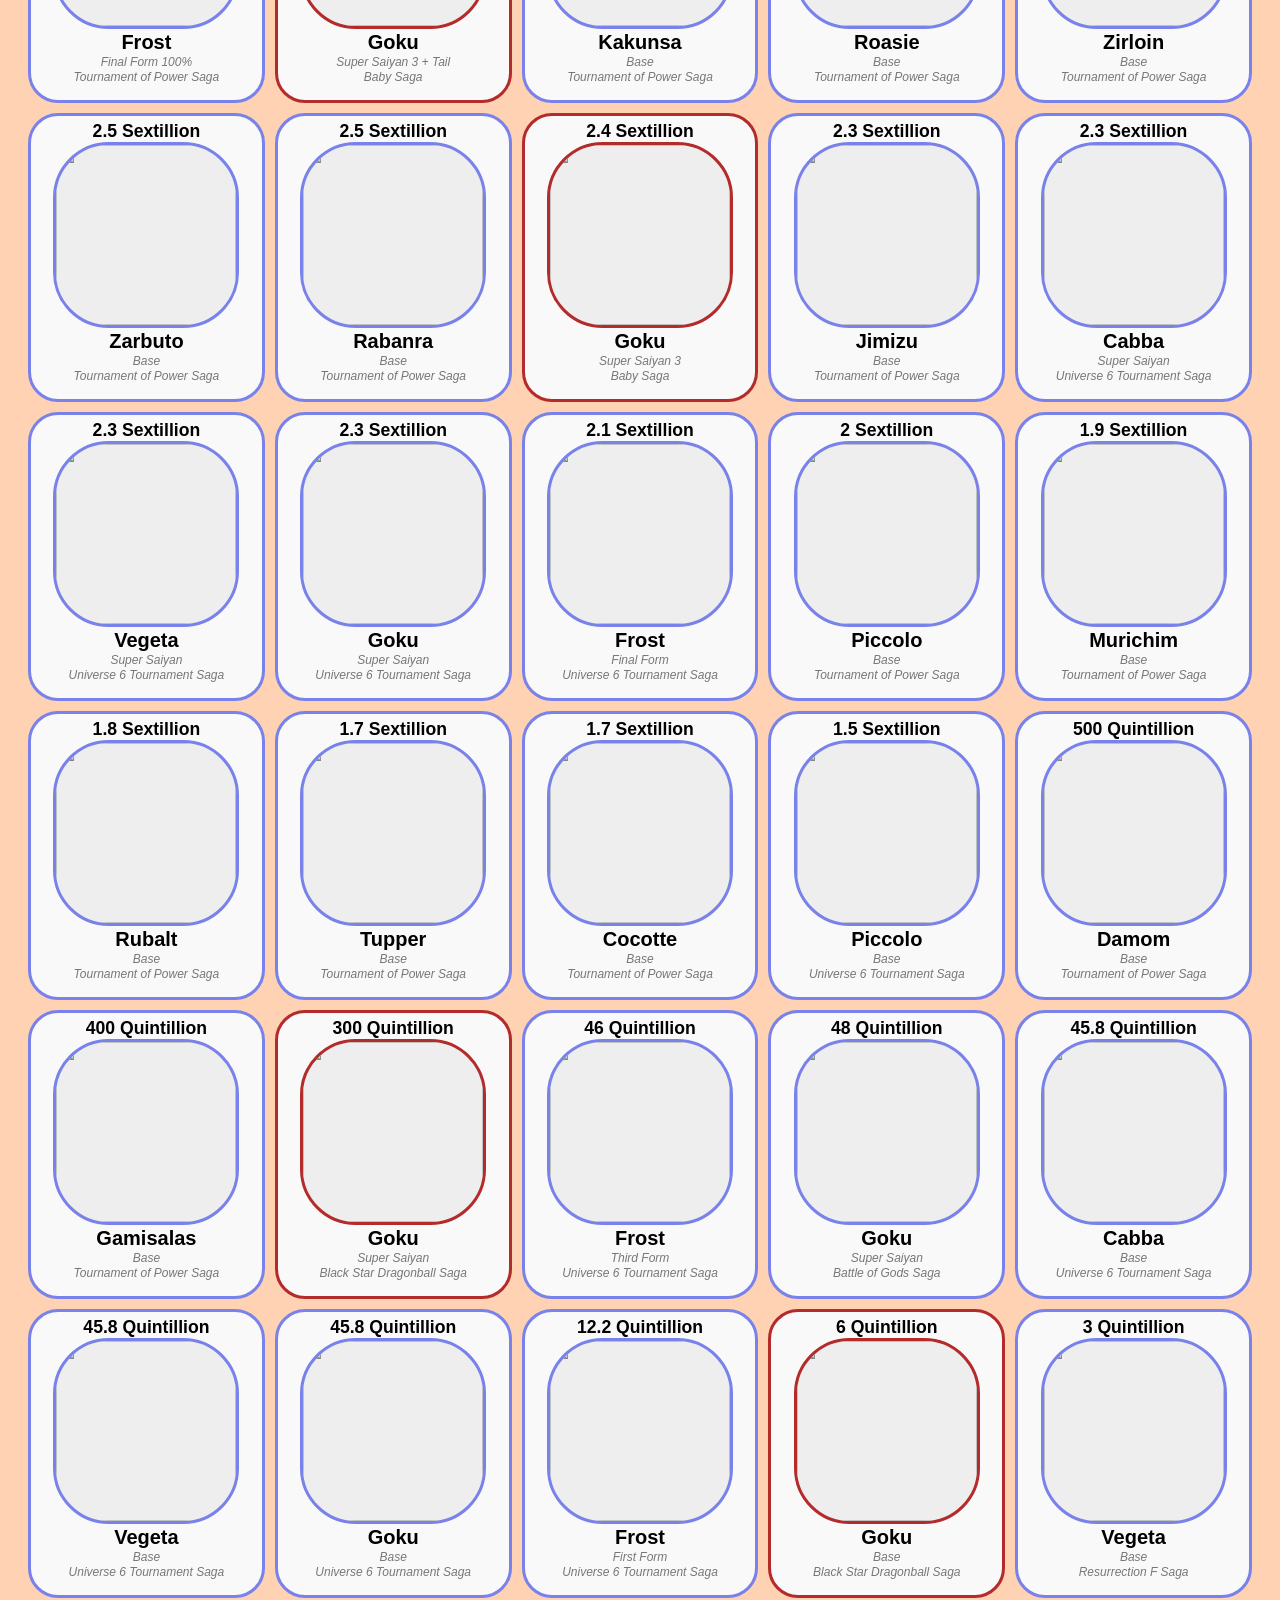
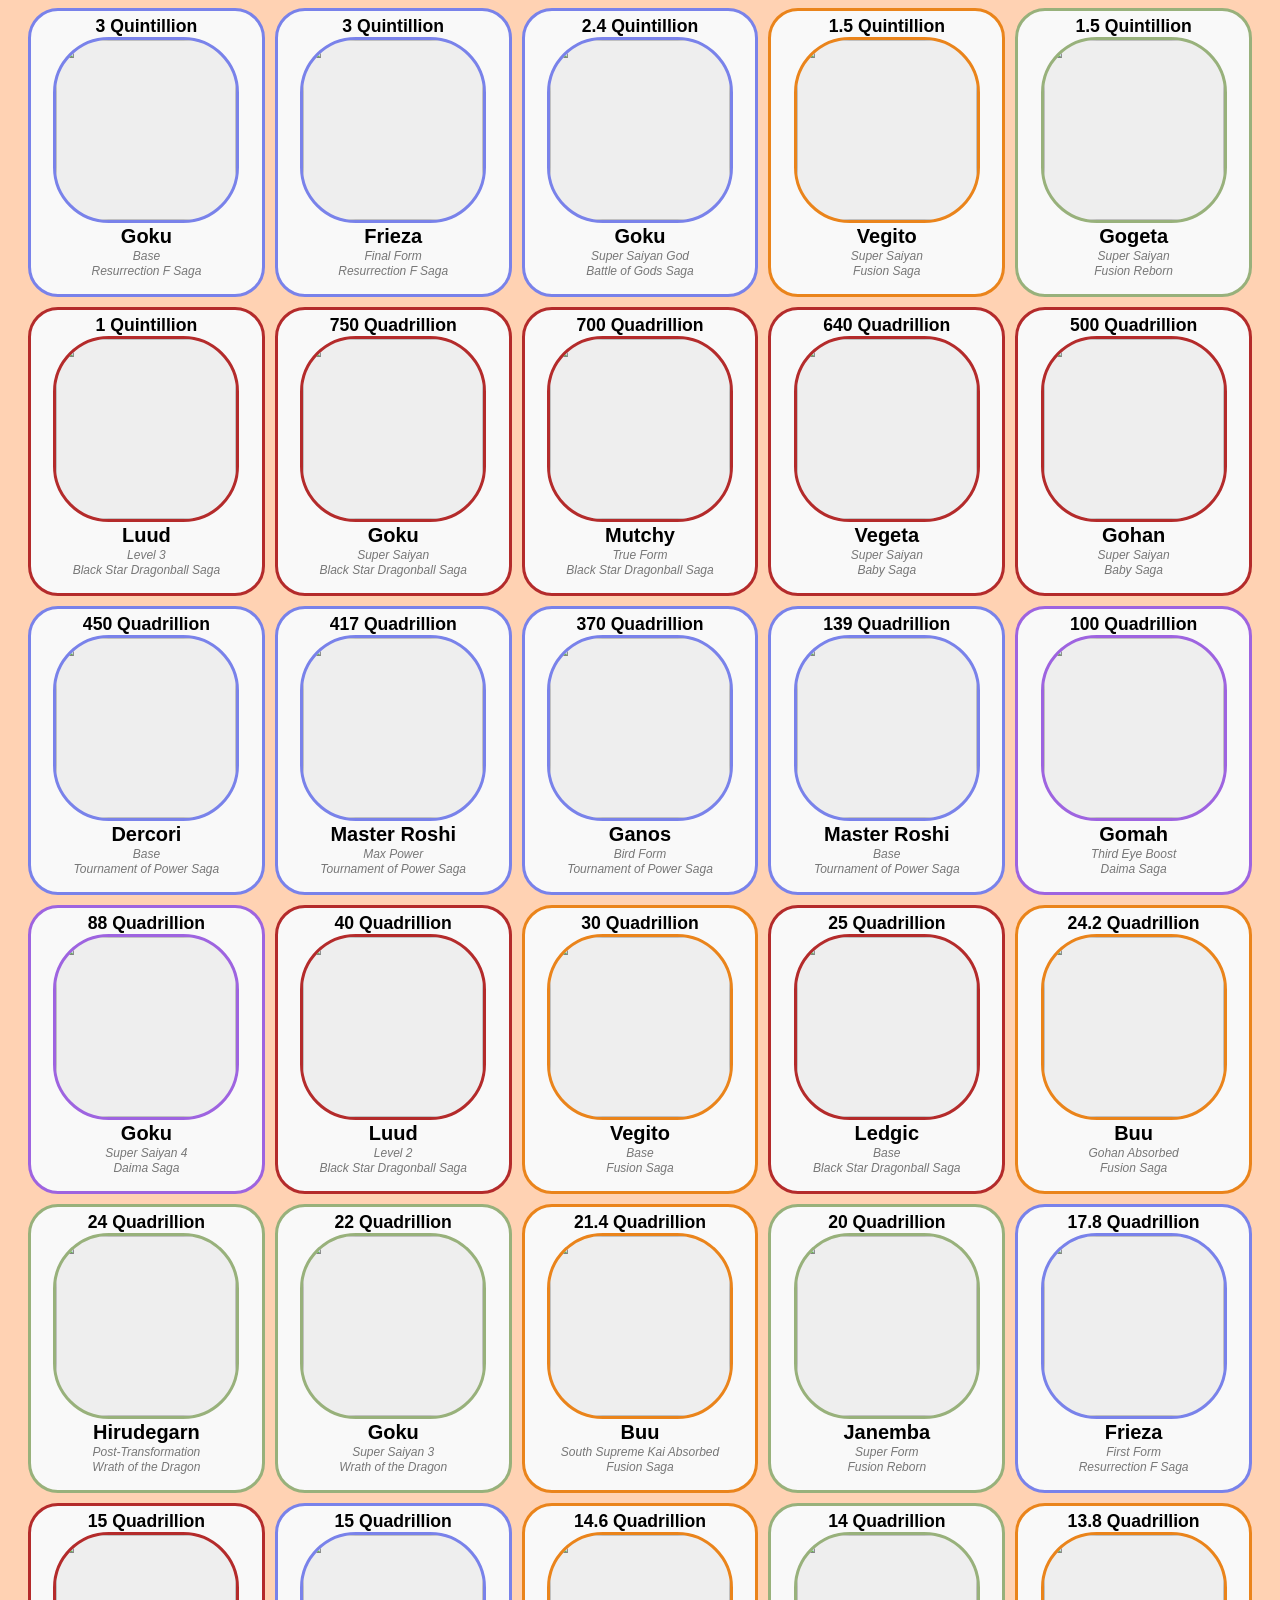
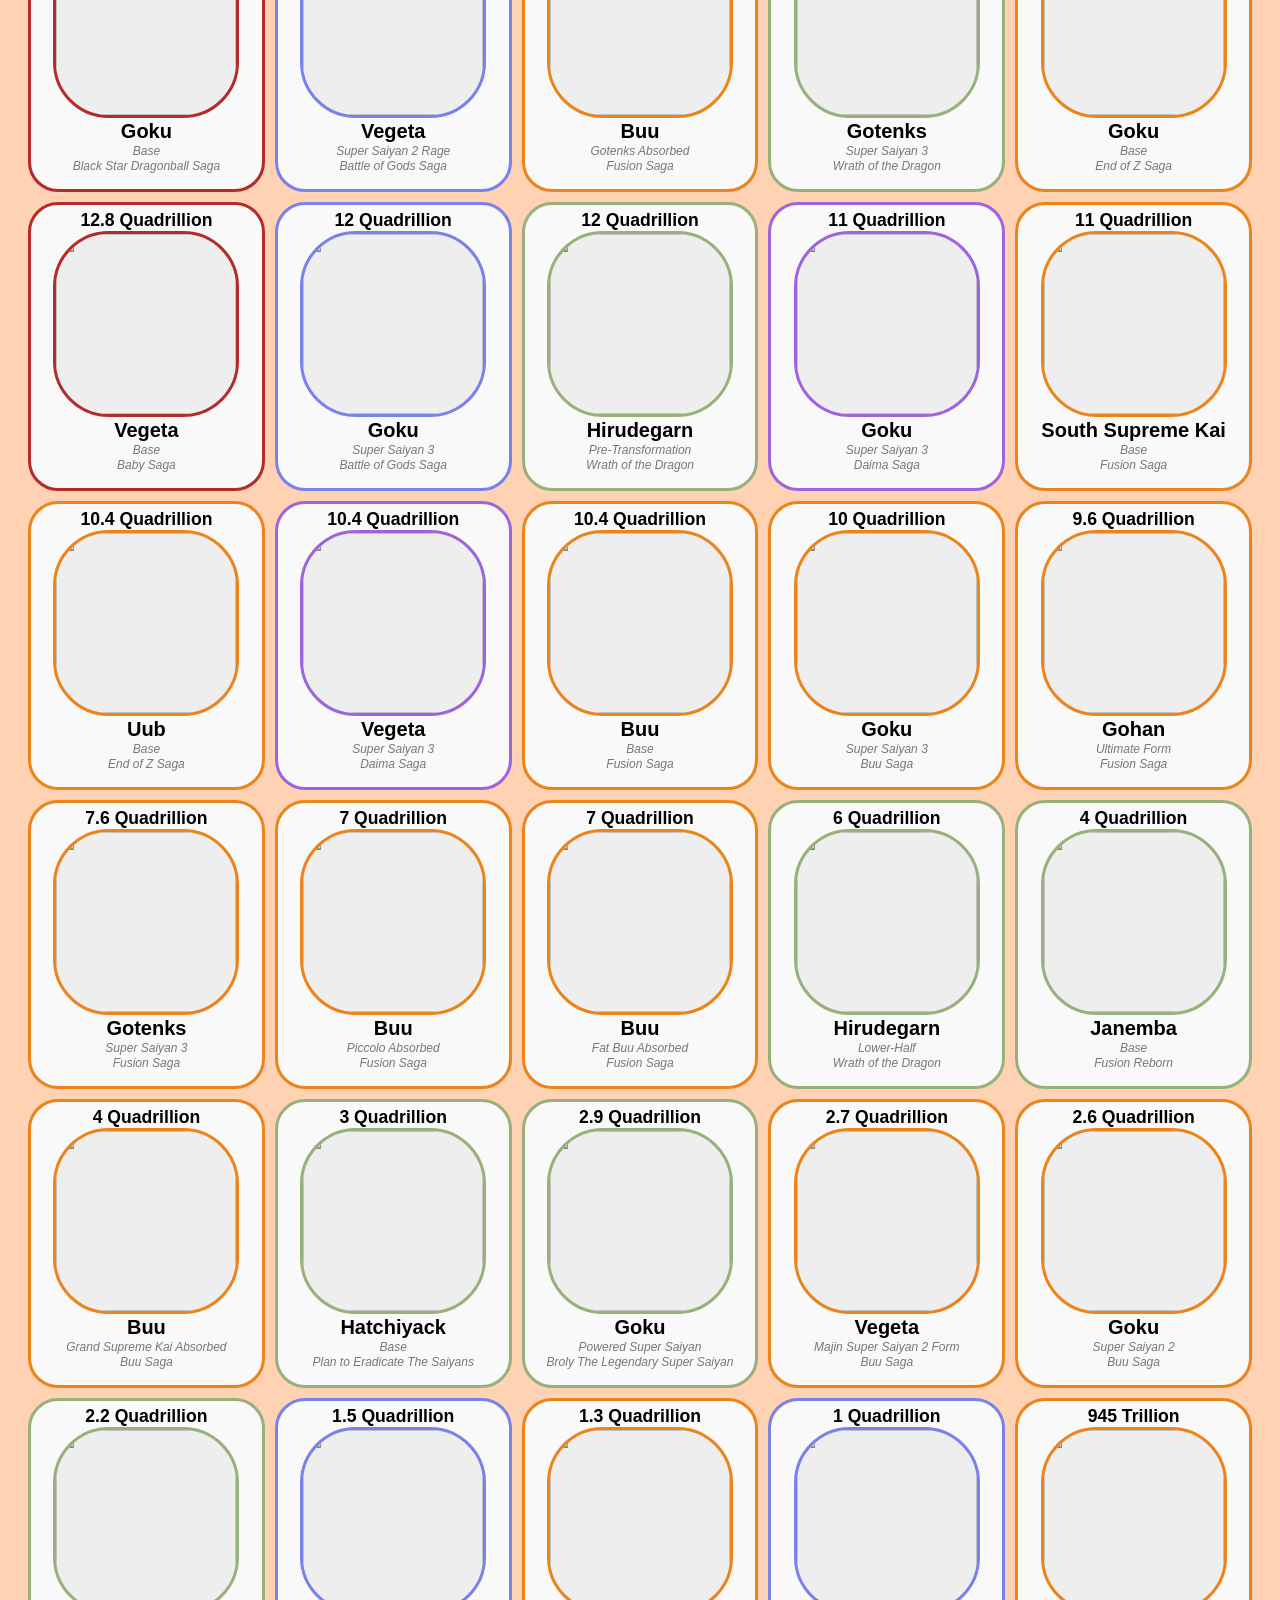
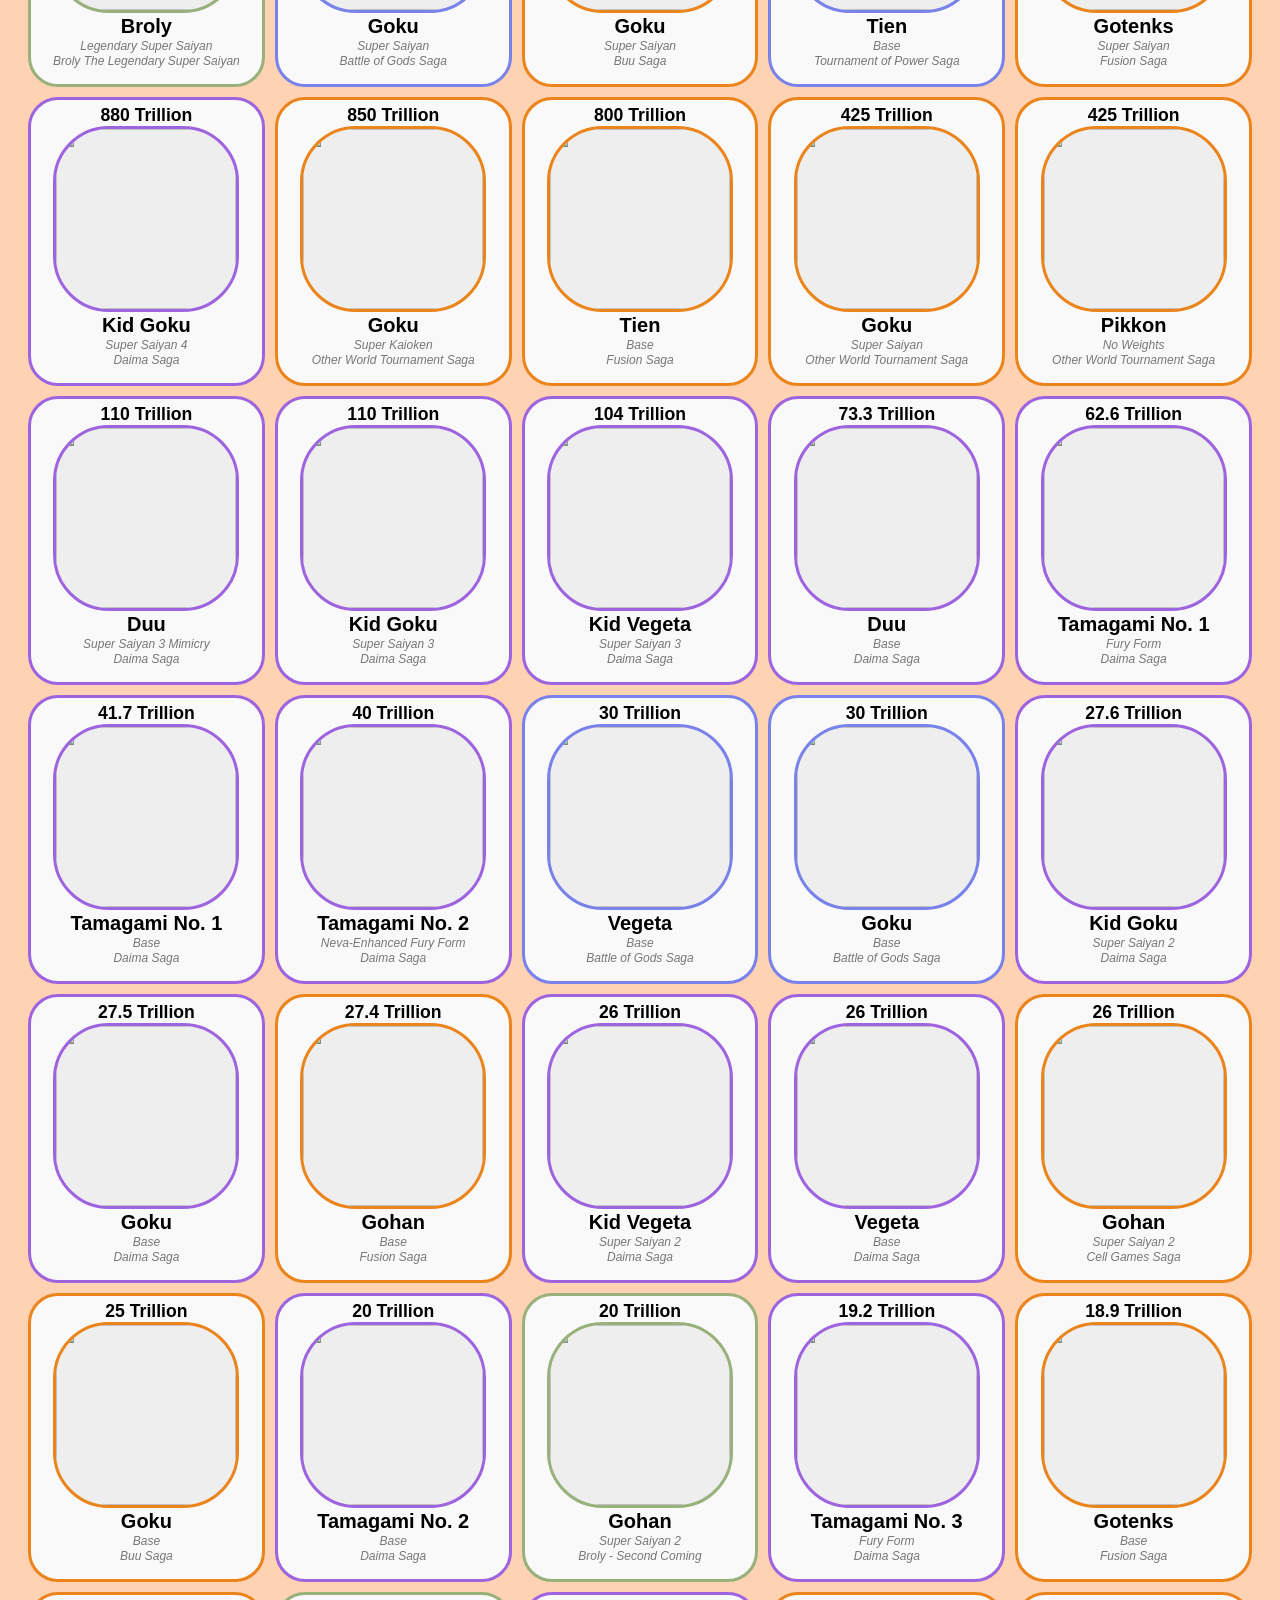
==== commit 9b49bad9: "Added high ball" ====
--- a/index.html
+++ b/index.html
@@ -9,7 +9,8 @@
 <h1 style="text-align:center">Dragon Ball All Power Levels</h1>
 
 <a href="multipliers.html" class="button-link">Multipliers</a>
-<a href="info.html" class="button-link">Info</a><br></br>
+<a href="info.html" class="button-link">Info</a>
+<a href="highball.html" class="button-link">High Ball</a><br>
 
 <div class="filter-mode-switch">
     <span>Saga</span>
--- a/style.css
+++ b/style.css
@@ -31,7 +31,7 @@
 .powerlevel {
     font-weight: bold;
     display: block;
-    font-size: 125%;
+    font-size: 110%;
 }
 
 .character-card h2 {
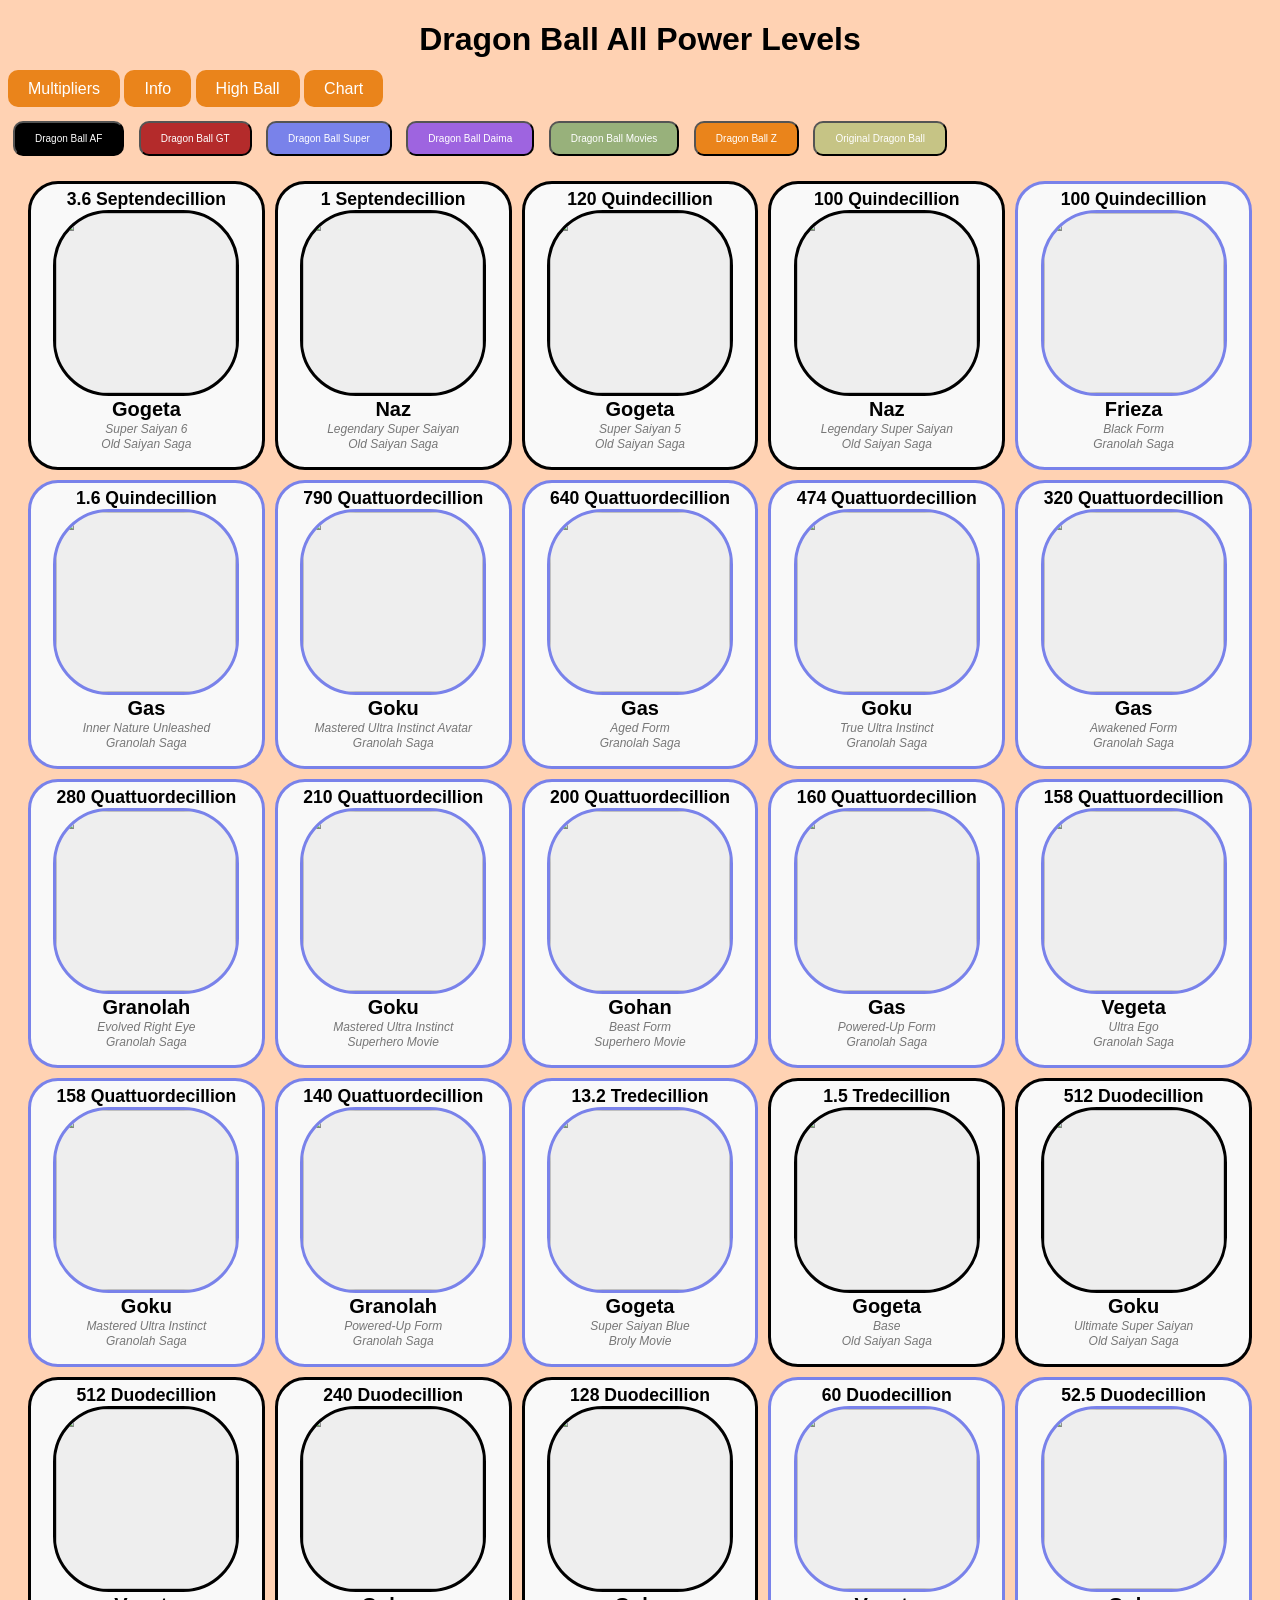
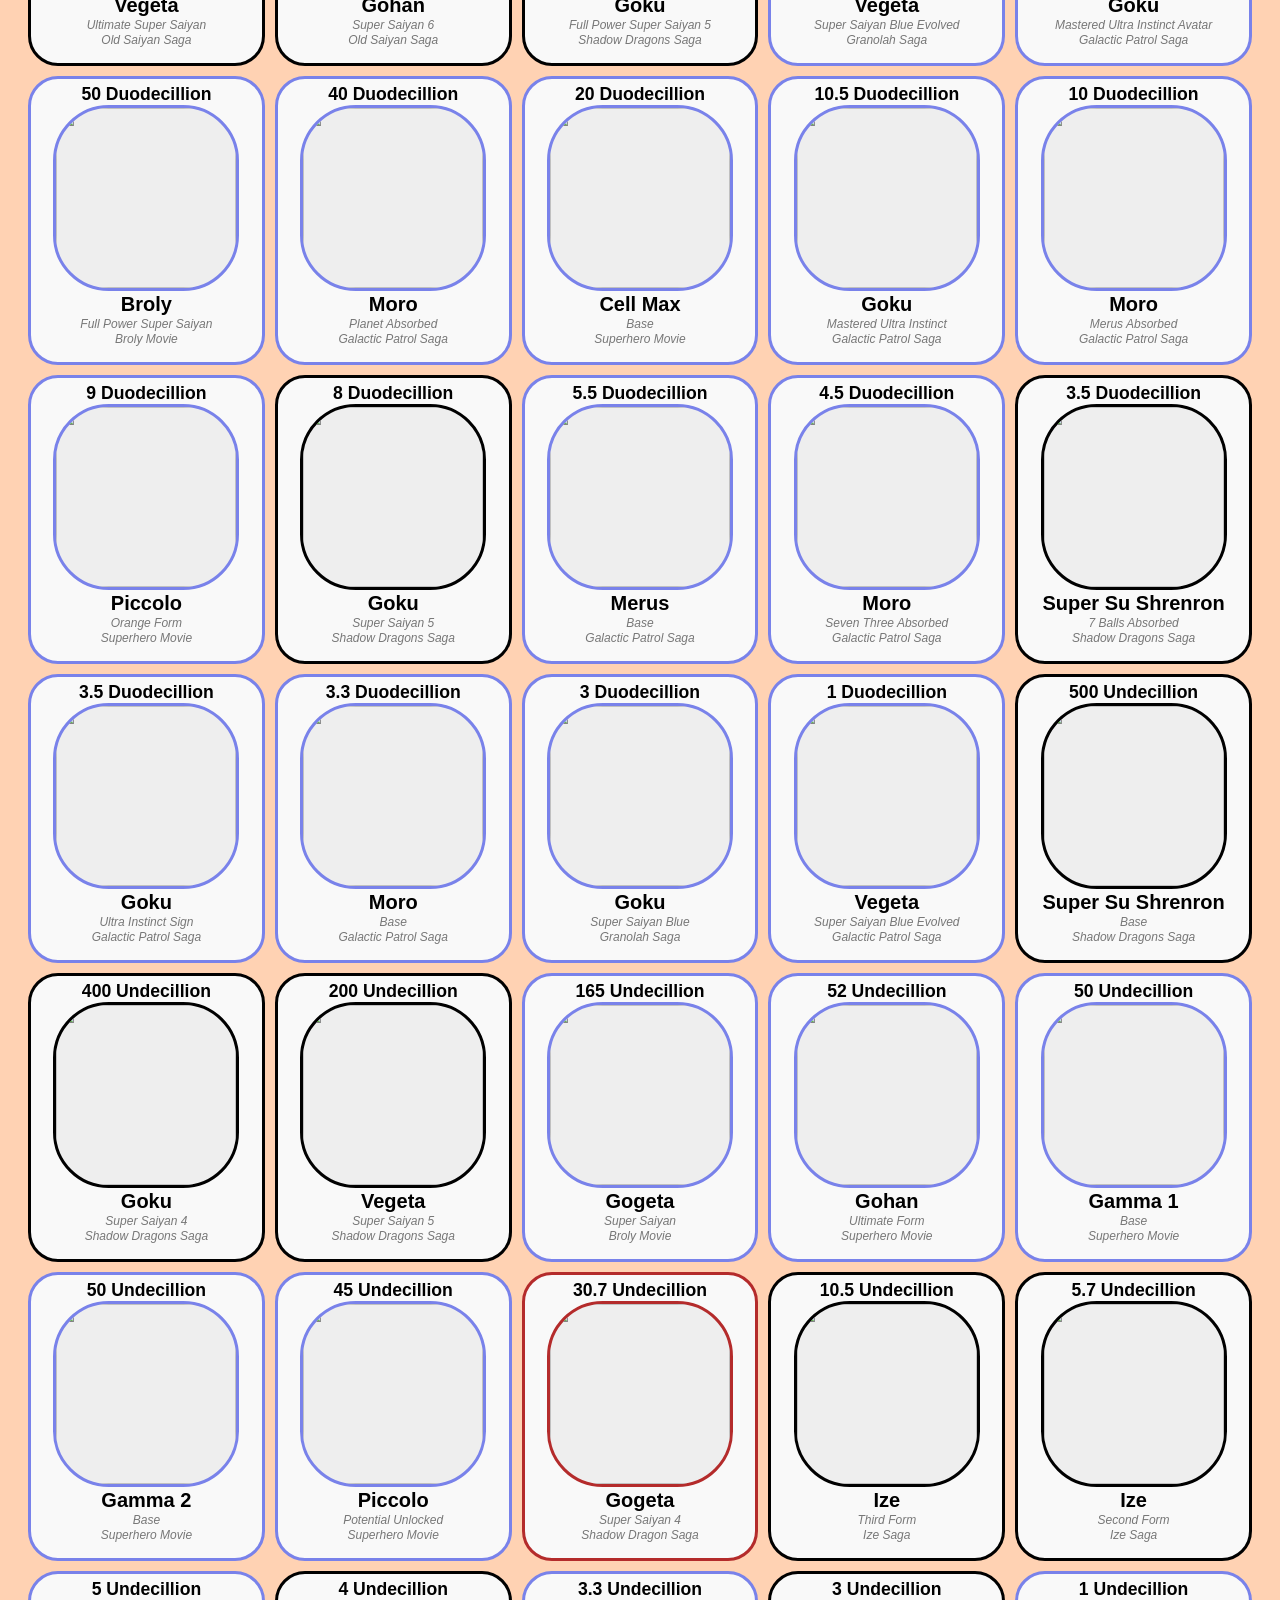
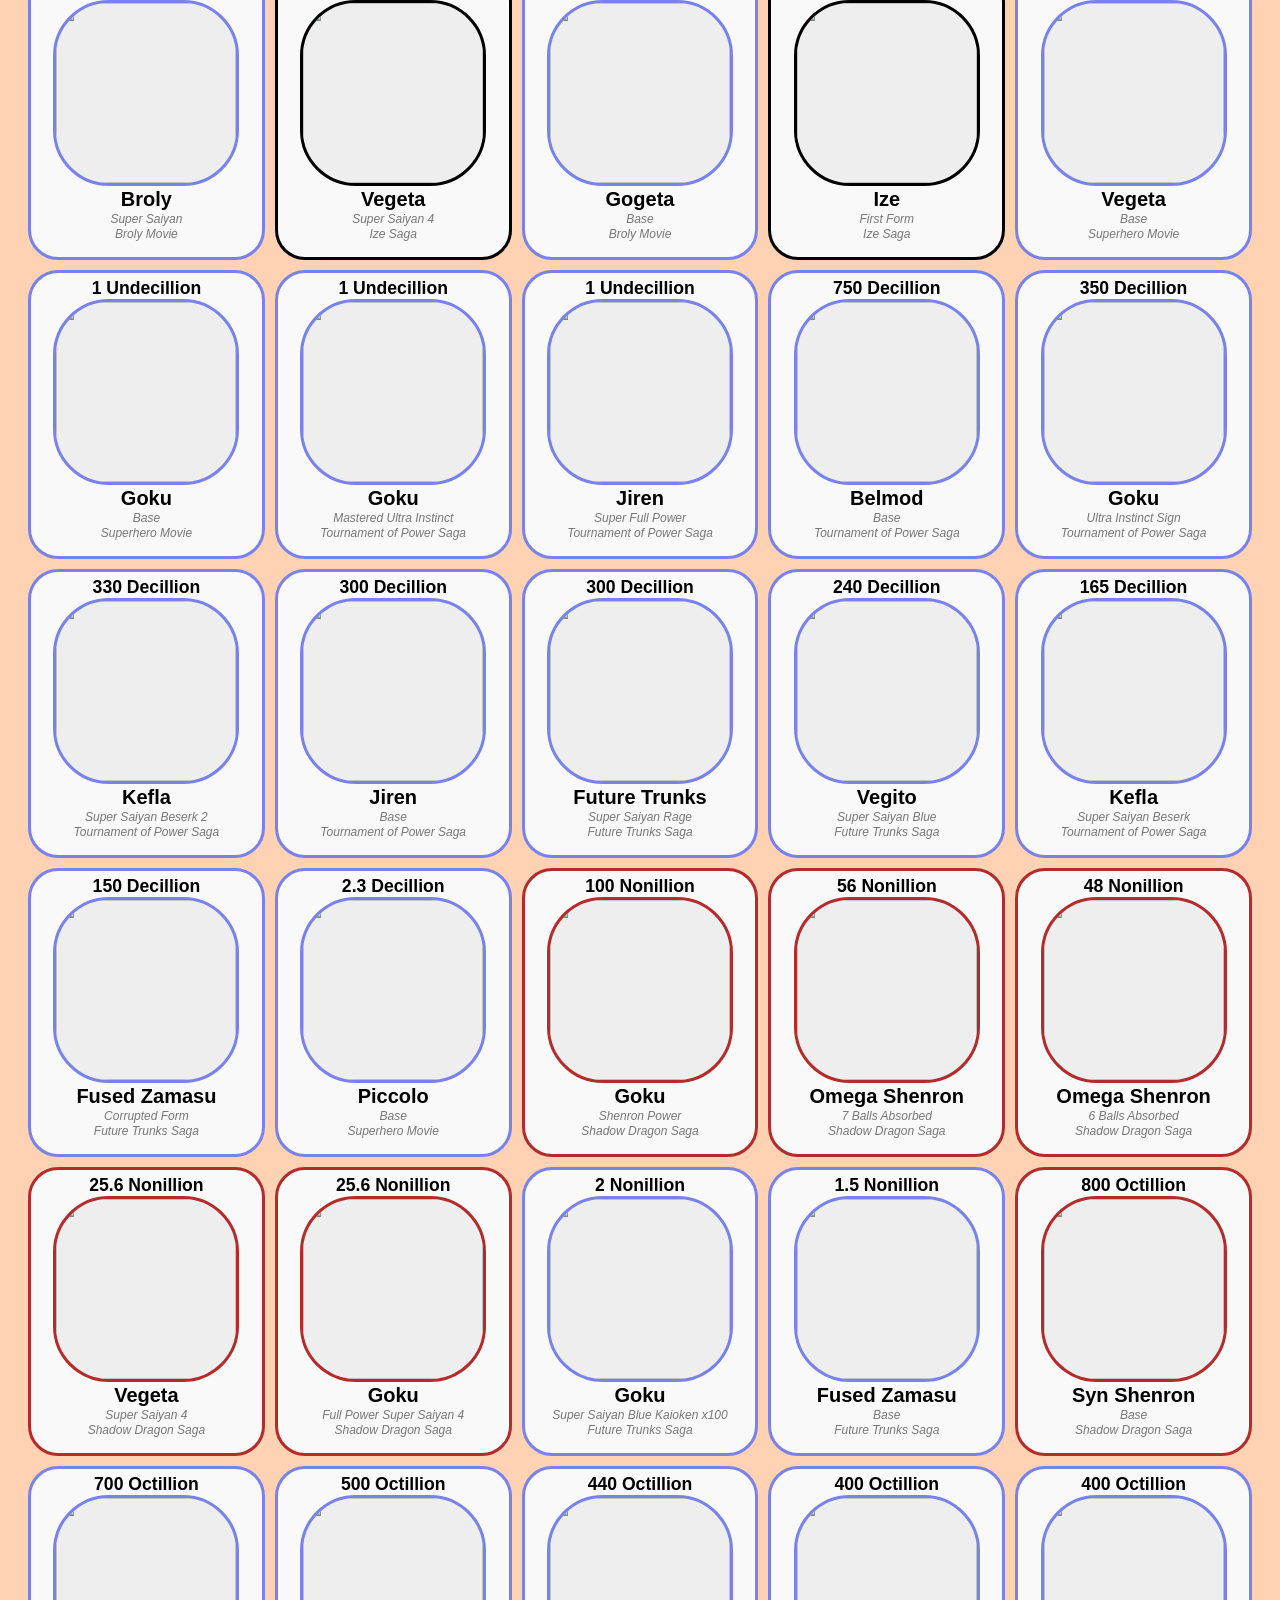
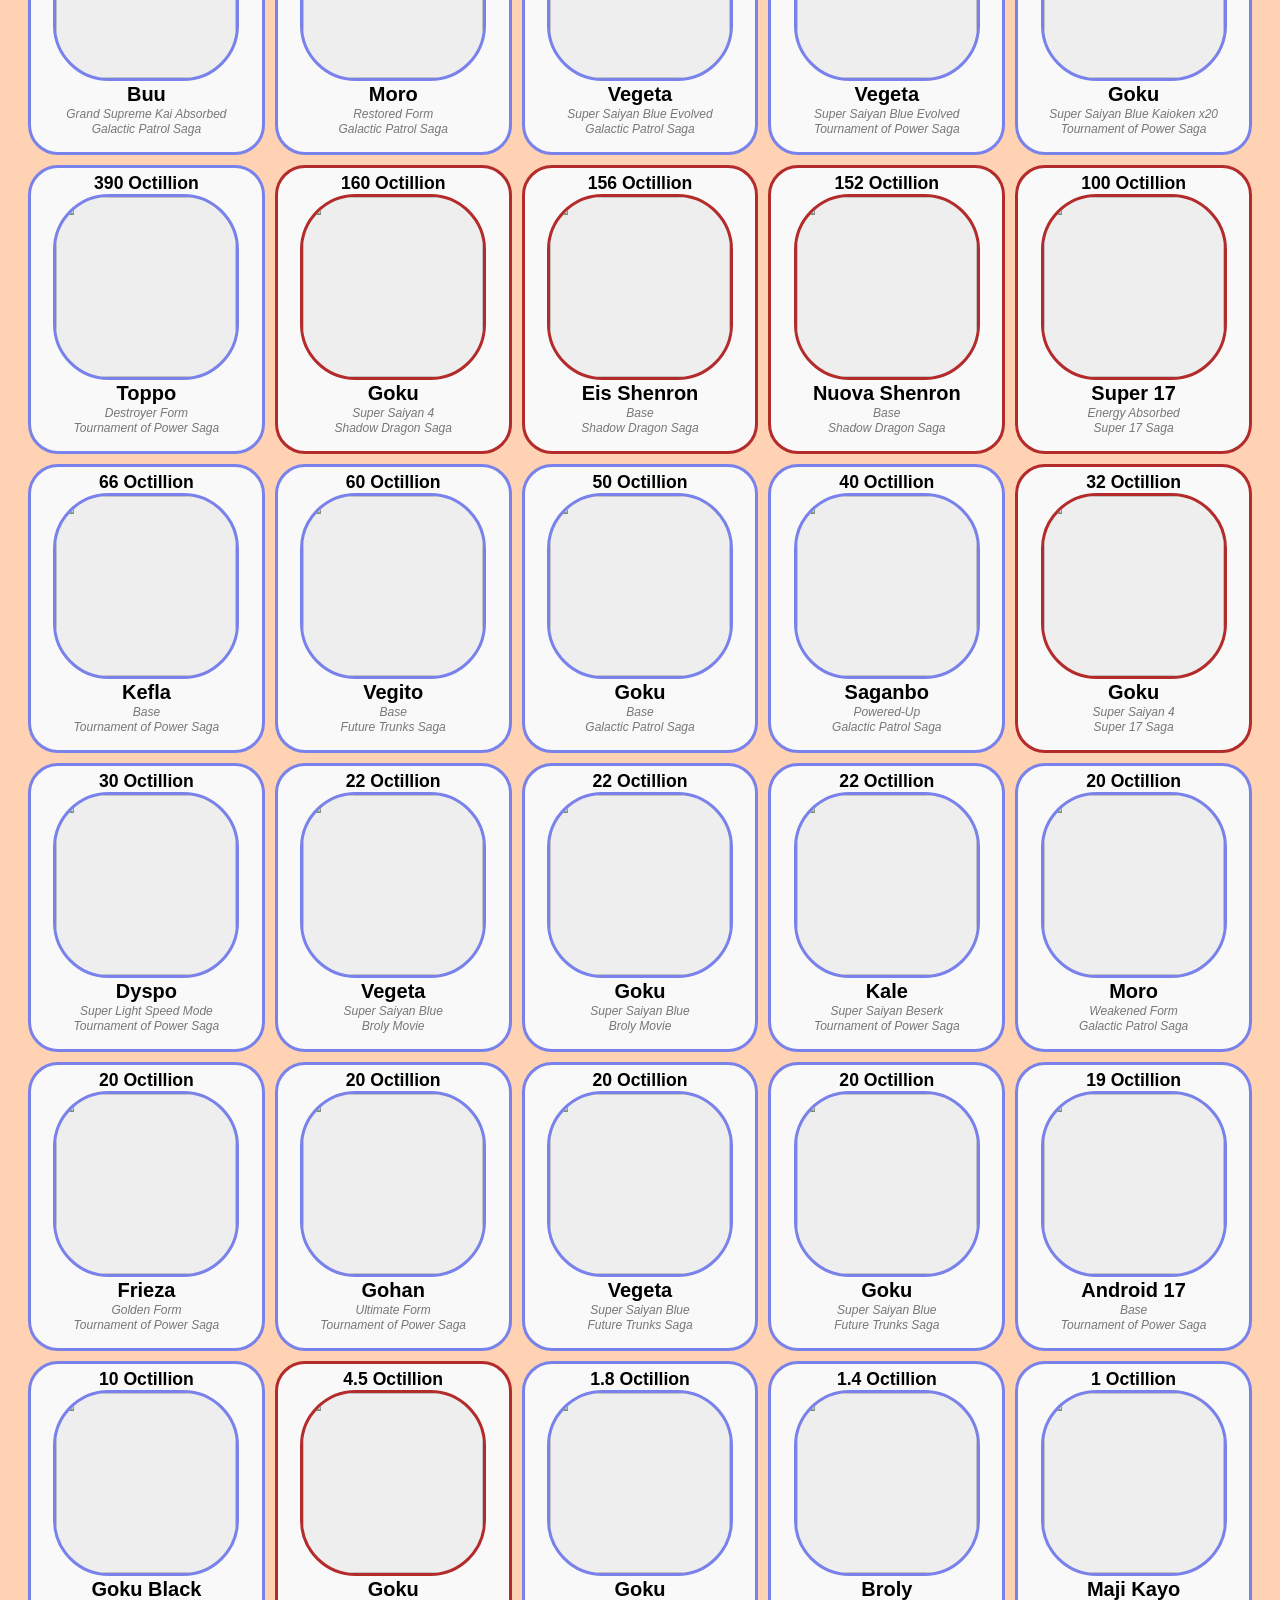
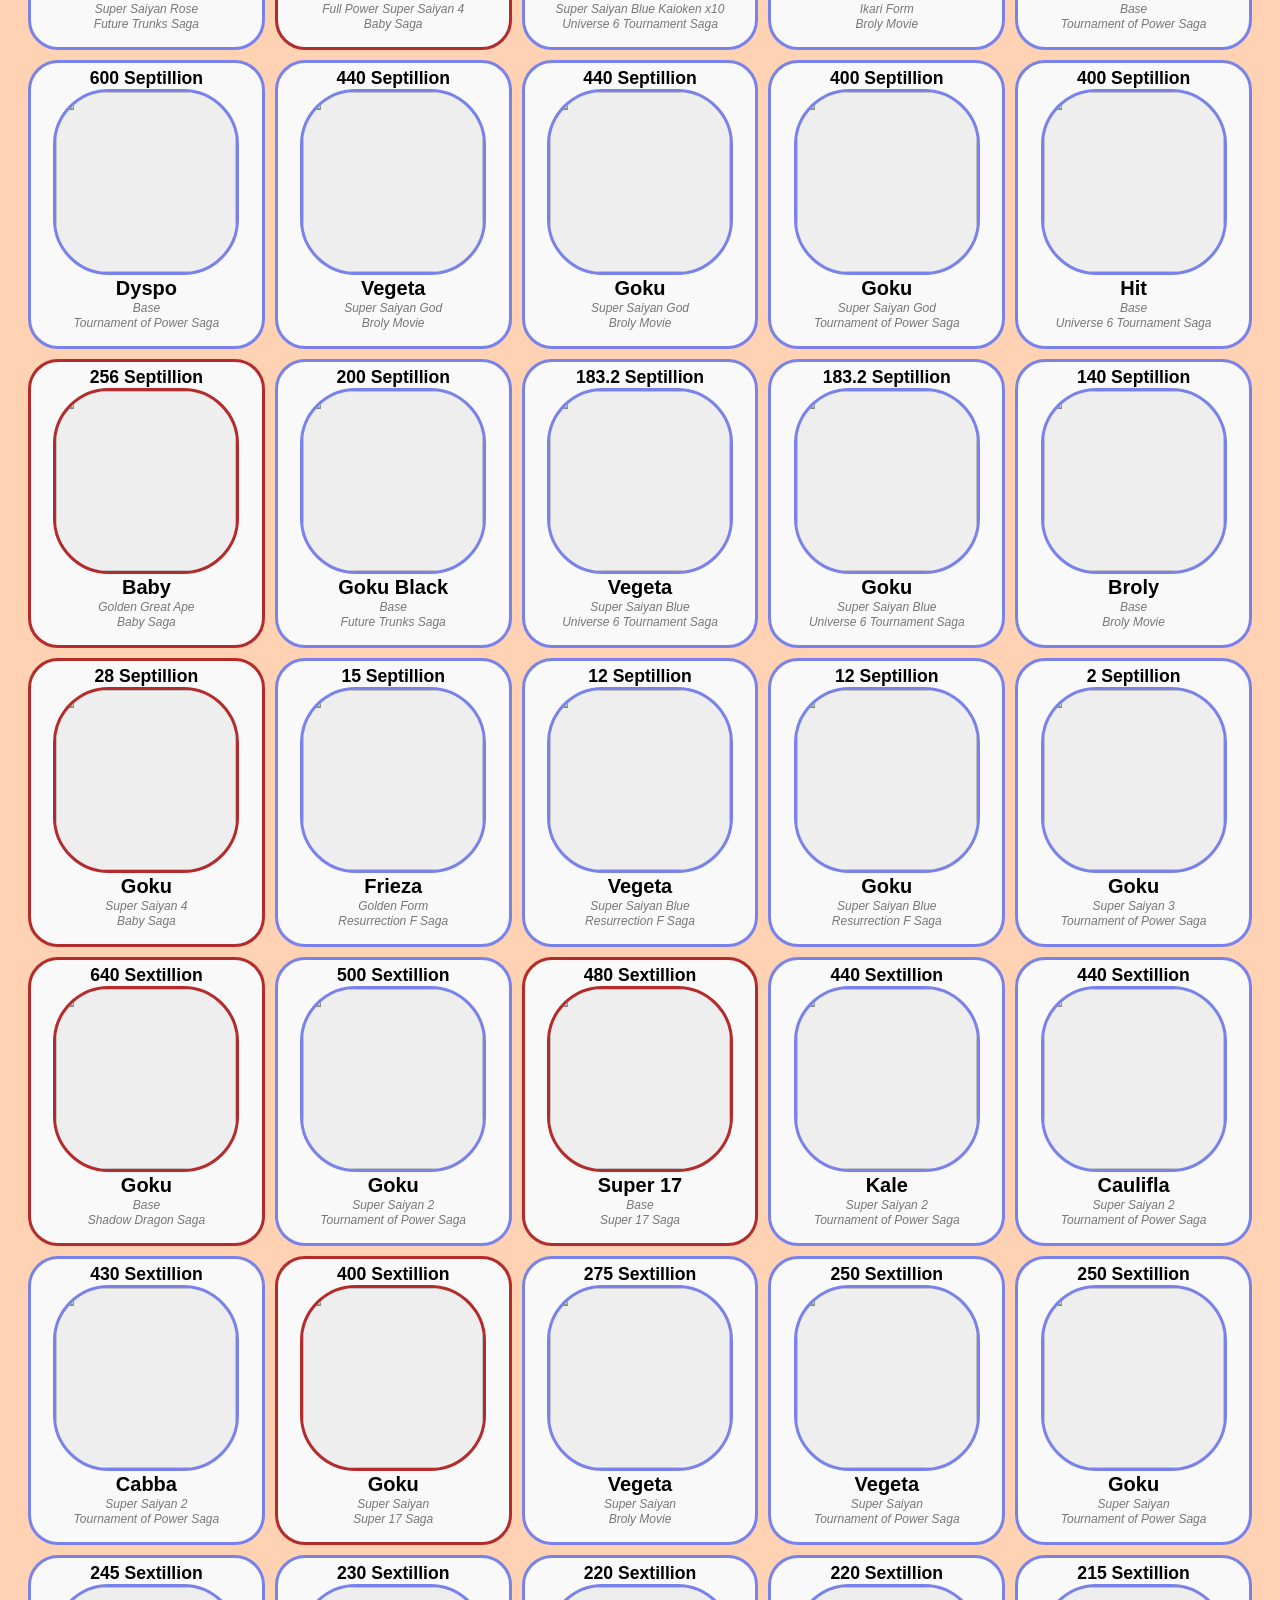
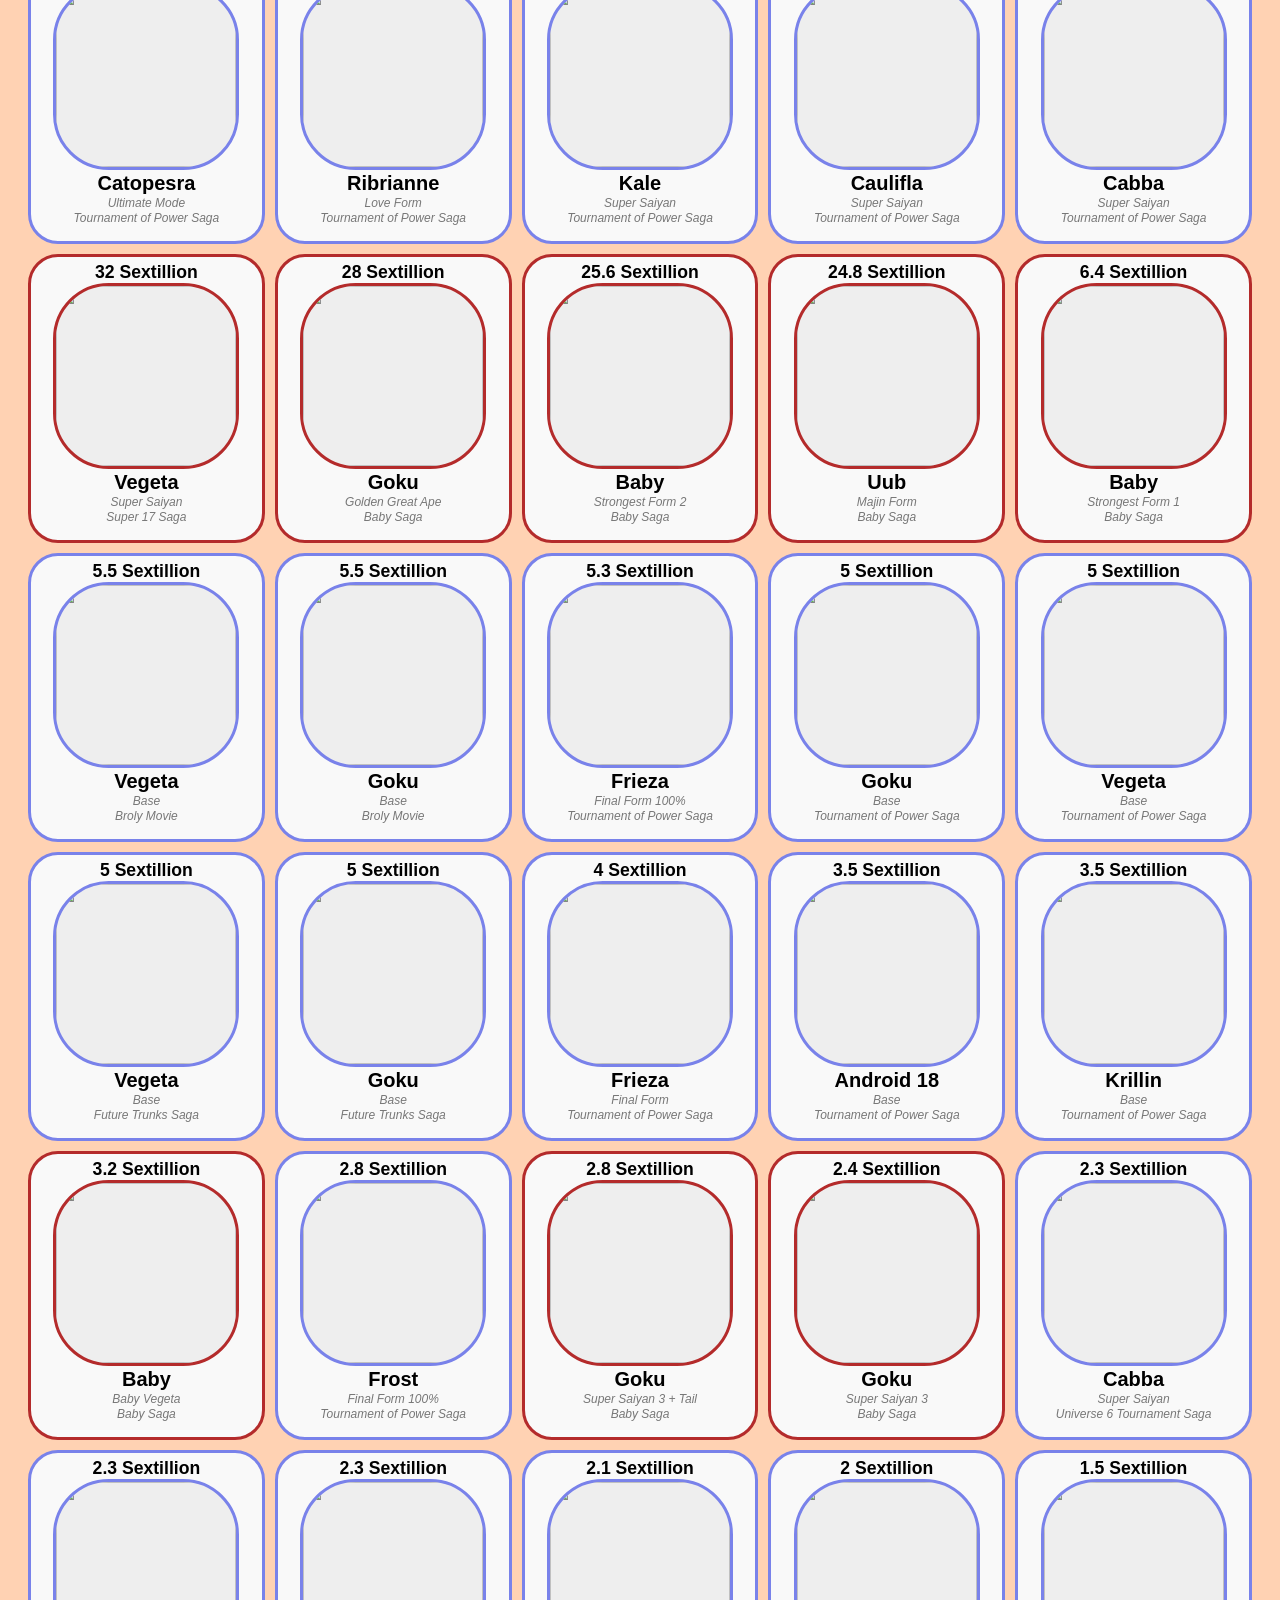
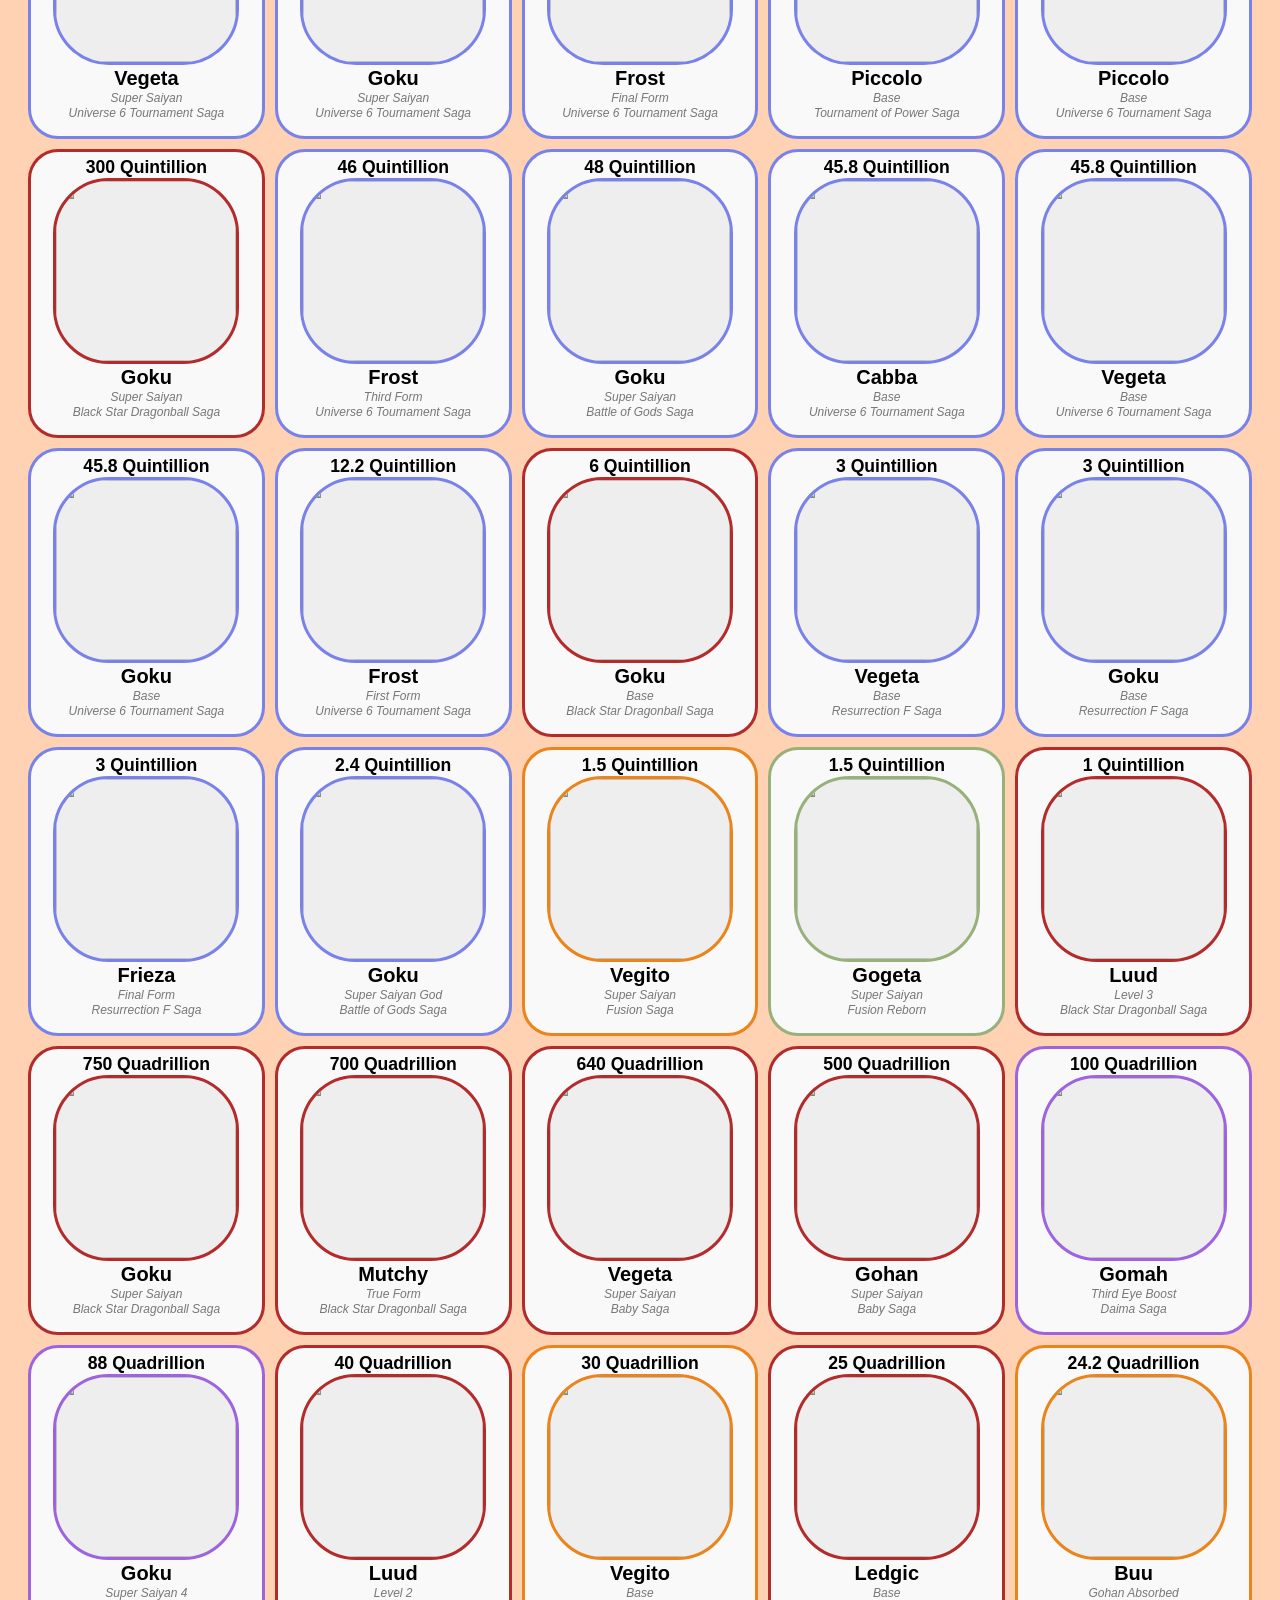
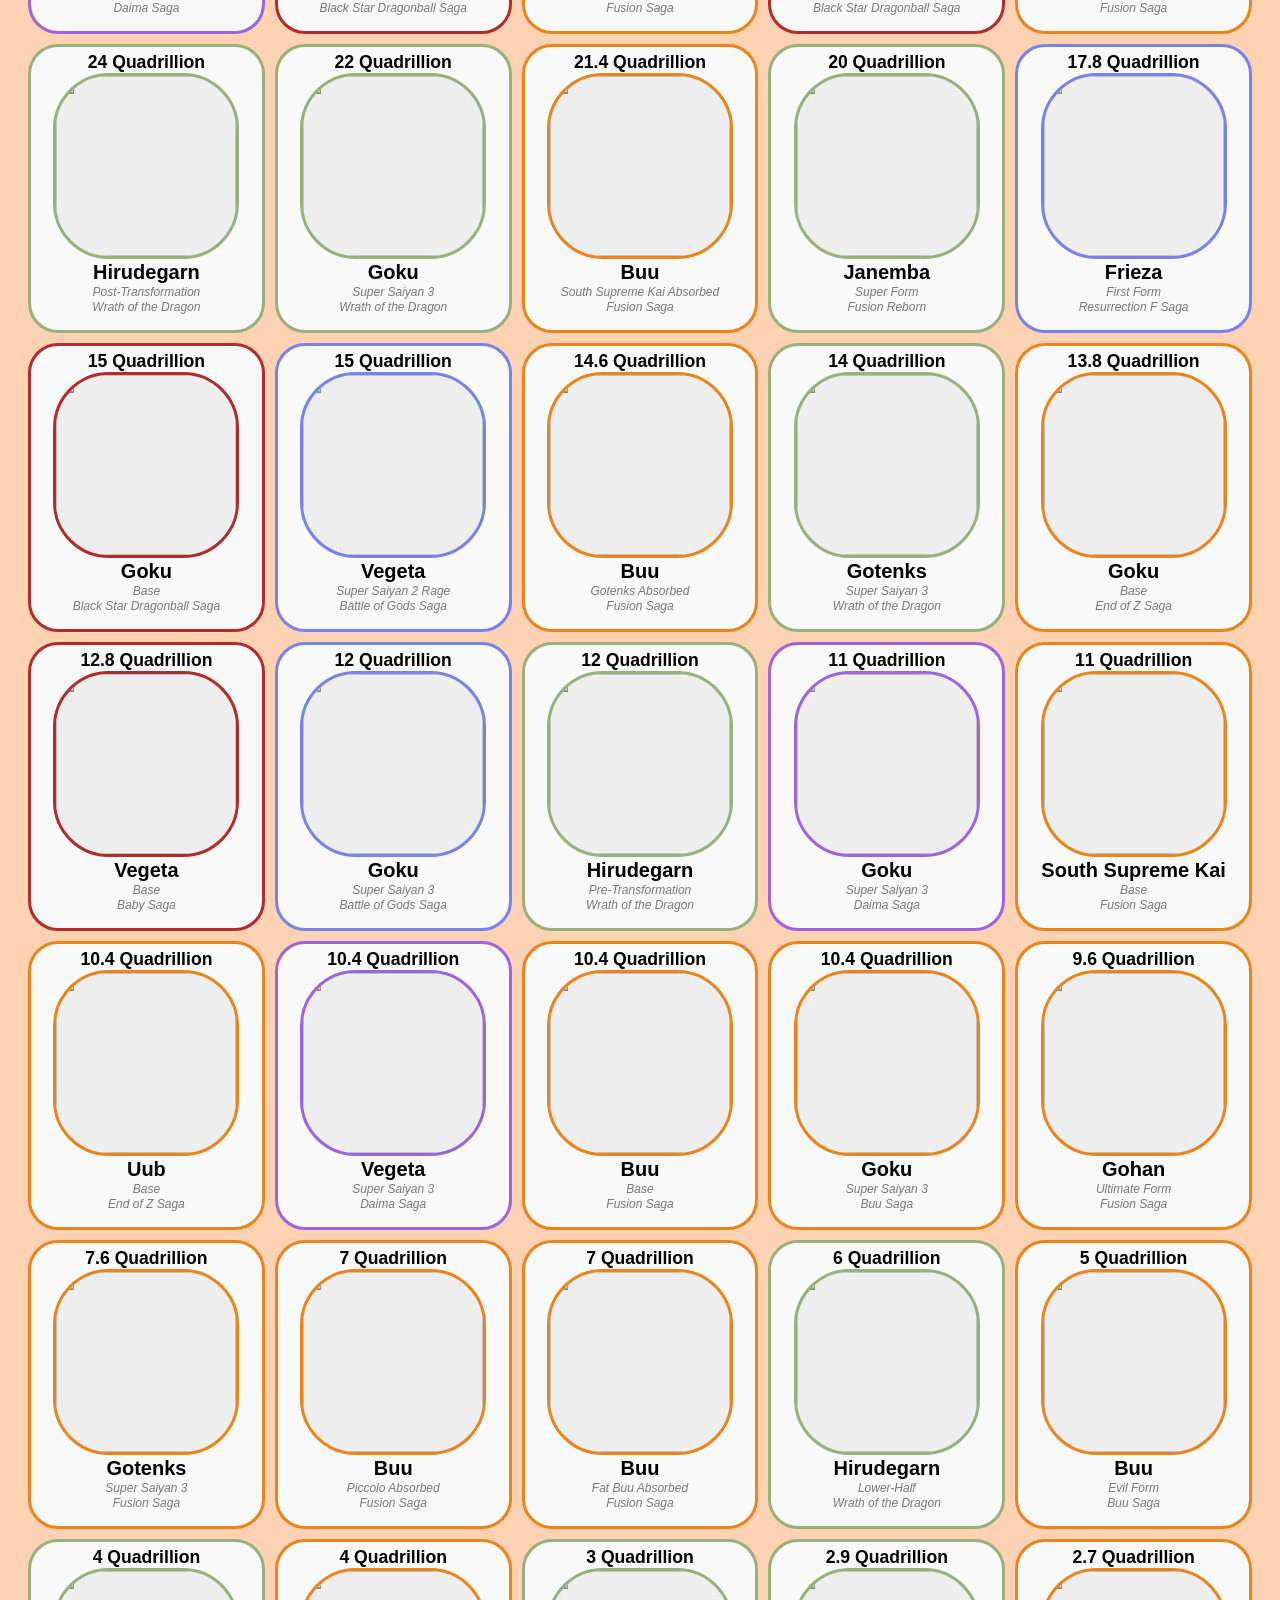
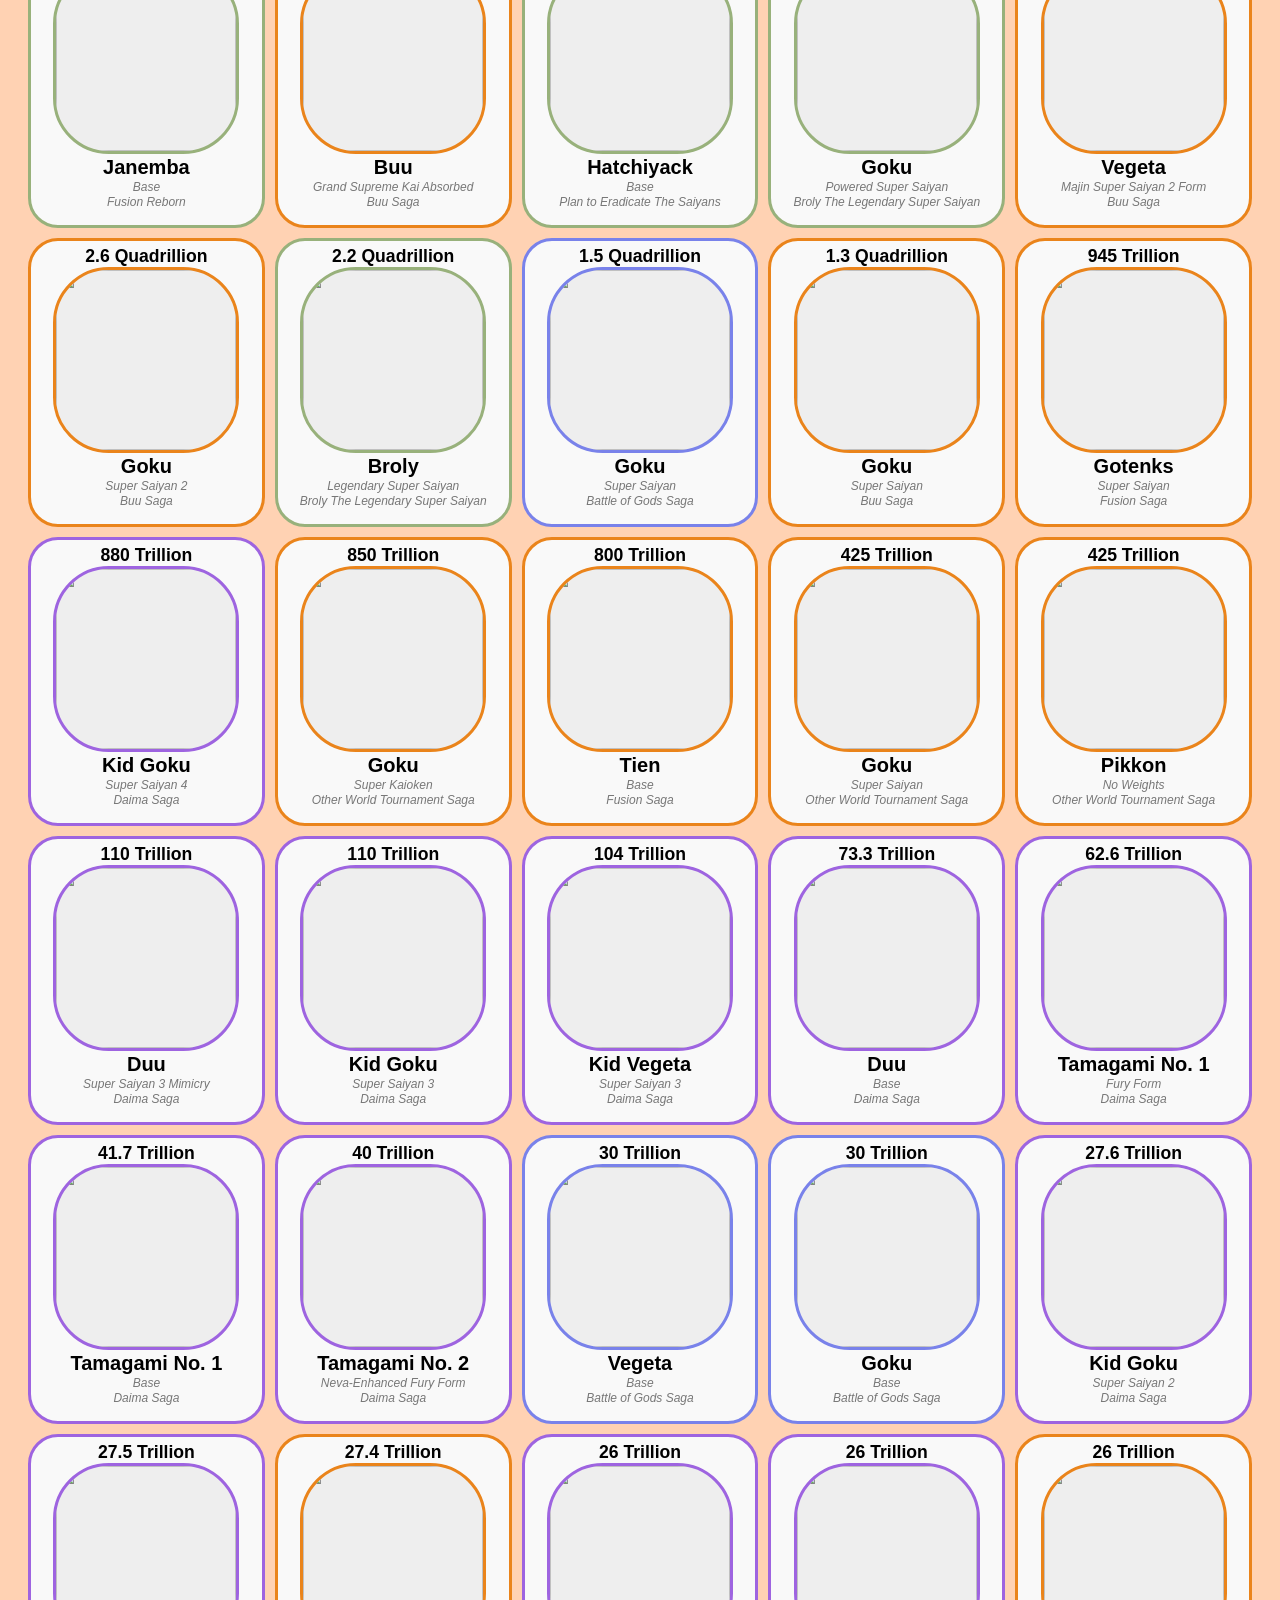
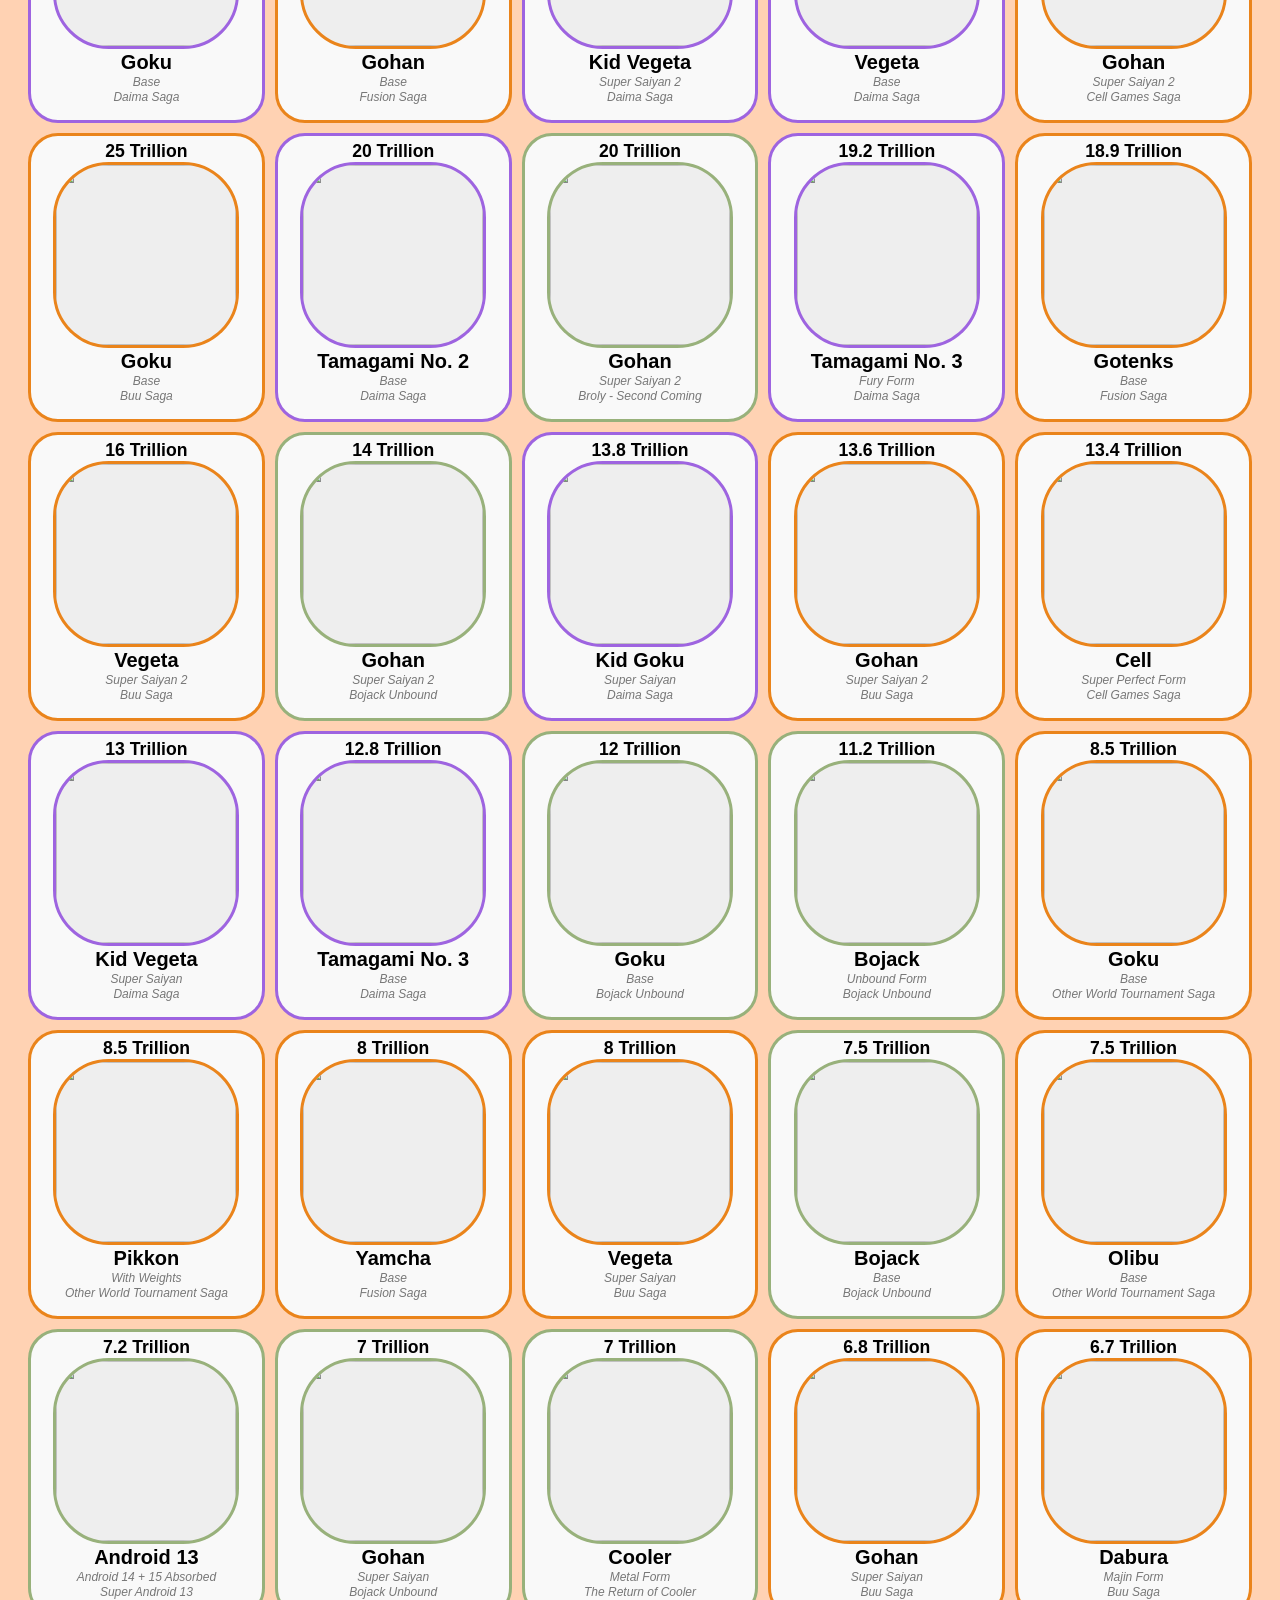
==== commit 7280ae74: "A lot" ====
--- a/index.html
+++ b/index.html
@@ -8,26 +8,18 @@
 
 <h1 style="text-align:center">Dragon Ball All Power Levels</h1>
 
-<a href="multipliers.html" class="button-link">Multipliers</a>
+<a href="multipliers/multipliers.html" class="button-link">Multipliers</a>
 <a href="info.html" class="button-link">Info</a>
-<a href="highball.html" class="button-link">High Ball</a><br>
+<a href="highball/highball.html" class="button-link">High Ball</a>
+<a href="chart/chart.html" class="button-link">Chart</a><br>
 
-<div class="filter-mode-switch">
-    <span>Saga</span>
-    <label class="switch">
-        <input type="checkbox" id="filter-mode-toggle" onchange="switchFilterMode(this.checked)">
-        <span class="slider"></span>
-    </label>
-    <span>Series</span>
-</div>
-
-<div id="saga-filter-menu"></div>
-
-<div id="series-filter-menu" style="display:none"></div>
+<div id="series-filter-menu"></div>
 
 <div id="character-filter-menu"></div>
 
 <div id="character-container"></div>
+
+<div id="wiki-preview"></div>
 
 
 <script>
@@ -37,7 +29,6 @@
         try {
             const response = await fetch('powerlevels.json');
             allCharacters = await response.json();
-            createSagaFilterMenu();
             createSeriesFilterMenu();
             renderDisplay(allCharacters);
         } catch (error) {
@@ -45,119 +36,118 @@
         }
     }
 
-    function createSagaFilterMenu() {
-        const menu = document.getElementById('saga-filter-menu');
-        const orderedCategories = [
-            { name: 'Shadow Dragon Saga', color: '#B42B2B' },
-            { name: 'Super 17 Saga', color: '#B42B2B' },
-            { name: 'Baby Saga', color: '#B42B2B' },
-            { name: 'Black Star Dragonball Saga', color: '#B42B2B' },
-            { name: 'End of Z Saga', color: '#ea841b' },
-            { name: 'Superhero Movie', color: '#7982EA' },
-            { name: 'Granolah Saga', color: '#7982EA' },
-            { name: 'Galactic Patrol Saga', color: '#7982EA' },
-            { name: 'Broly Movie', color: '#7982EA' },
-            { name: 'Tournament of Power Saga', color: '#7982EA' },
-            { name: 'Future Trunks Saga', color: '#7982EA' },
-            { name: 'Universe 6 Tournament Saga', color: '#7982EA' },
-            { name: 'Resurrection F Saga', color: '#7982EA' },
-            { name: 'Battle of Gods Saga', color: '#7982EA' },
-            { name: 'Daima Saga', color: '#9E64E0' },
-            { name: 'Wrath of the Dragon', color: '#98B17B' },
-            { name: 'Fusion Saga', color: '#ea841b' },
-            { name: 'Buu Saga', color: '#ea841b' },
-            { name: 'Broly - Second Coming', color: '#98B17B' },
-            { name: 'Bojack Unbound', color: '#98B17B' },
-            { name: 'Other World Tournament Saga', color: '#ea841b' },
-            { name: 'Cell Games Saga', color: '#ea841b' },
-            { name: 'Plan to Eradicate The Saiyans', color: '#98B17B' },
-            { name: 'Broly The Legendary Super Saiyan', color: '#98B17B' },
-            { name: 'Super Android 13', color: '#98B17B' },
-            { name: 'The Return of Cooler', color: '#98B17B' },
-            { name: 'Cell Saga', color: '#ea841b' },
-            { name: 'Android Saga', color: '#ea841b' },
-            { name: 'Coolers Revenge', color: '#98B17B' },
-            { name: 'Trunks Saga', color: '#ea841b' },
-            { name: 'The History of Trunks', color: '#98B17B' },
-            { name: 'Garlic Jr Saga', color: '#ea841b' },
-            { name: 'Frieza Saga', color: '#ea841b' },
-            { name: 'Lord Slug', color: '#98B17B' },
-            { name: 'Namek Saga', color: '#ea841b' },
-            { name: 'The Tree of Might', color: '#98B17B' },
-            { name: 'The Worlds Strongest', color: '#98B17B' },
-            { name: 'Saiyan Saga', color: '#ea841b' },
-            { name: 'Raditz Saga', color: '#ea841b' },
-            { name: 'Dead Zone', color: '#98B17B' },
-            { name: 'Piccolo Jr Saga', color: '#C6C485' },
-            { name: 'King Piccolo Saga', color: '#C6C485' },
-            { name: 'Tien Shinhan Saga', color: '#C6C485' },
-            { name: 'Fortuneteller Baba Saga', color: '#C6C485' },
-            { name: 'Red Ribbon Army Saga', color: '#C6C485' },
-            { name: 'Tournament Saga', color: '#C6C485' },
-            { name: 'Emperor Pilaf Saga', color: '#C6C485' },
-            { name: 'Bardock - The Father of Goku', color: '#98B17B' },
-            { name: 'Episode of Bardock', color: '#98B17B' },
-        ]
-        let menuHTML = `<button class="filter-btn" onclick="filterData('all')">Show All</button>`;
-        menuHTML += orderedCategories.map(cat => `
-            <button class="filter-btn" style="background:${cat.color}" onclick="filterData('${cat.name}')">${cat.name}</button>
-        `).join('');
-        menu.innerHTML = menuHTML;
-    }
+    const seriesColors = [
+        { name: 'Dragon Ball AF', color: '#000000'},
+        { name: 'Dragon Ball GT', color: '#B42B2B' },
+        { name: 'Dragon Ball Super', color: '#7982EA' },
+        { name: 'Dragon Ball Daima', color: '#9E64E0' },
+        { name: 'Dragon Ball Movies', color: '#98B17B' },
+        { name: 'Dragon Ball Z', color: '#ea841b' },
+        { name: 'Original Dragon Ball', color: '#C6C485' },
+    ];
+    // colours of the series currently toggled on
+    const activeSeries = new Set();
 
     function createSeriesFilterMenu() {
         const menu = document.getElementById('series-filter-menu');
-        const seriesColors = [
-            { name: 'Dragon Ball GT', color: '#B42B2B' },
-            { name: 'Dragon Ball Super', color: '#7982EA' },
-            { name: 'Dragon Ball Daima', color: '#9E64E0' },
-            { name: 'Dragon Ball Movies', color: '#98B17B' },
-            { name: 'Dragon Ball Z', color: '#ea841b' },
-            { name: 'Original Dragon Ball', color: '#C6C485' },
-        ]
-        let menuHTML = `<button class="filter-btn" onclick="filterBySeries('all')">Show All</button>`;
-        menuHTML += seriesColors.map(series => `
-            <button class="filter-btn" style="background:${series.color}" onclick="filterBySeries('${series.color}')">${series.name}</button>
-        `).join('');
-        menu.innerHTML = menuHTML;
+        // every series starts toggled on
+        menu.innerHTML = seriesColors.map(series => {
+            activeSeries.add(series.color.toUpperCase());
+            return `
+            <button class="filter-btn series-toggle active" data-color="${series.color}" style="background:${series.color}" onclick="toggleSeries('${series.color}')">${series.name}</button>
+        `;
+        }).join('');
     }
 
-    function switchFilterMode(seriesMode) {
-        document.getElementById('saga-filter-menu').style.display = seriesMode ? 'none' : '';
-        document.getElementById('series-filter-menu').style.display = seriesMode ? '' : 'none';
-        renderDisplay(allCharacters);
+    function toggleSeries(color) {
+        const key = color.toUpperCase();
+        const btn = document.querySelector(`.series-toggle[data-color="${color}"]`);
+        if (activeSeries.has(key)) {
+            activeSeries.delete(key);
+            btn.style.background = '';
+            btn.classList.remove('active');
+        } else {
+            activeSeries.add(key);
+            btn.style.background = color;
+            btn.classList.add('active');
+        }
+        applySeriesFilter();
     }
 
-    function filterData(category) {
-        if (category === 'all') {
-            renderDisplay(allCharacters);
-        } else {
-            const filtered = allCharacters.filter(char => char.info === category);
-            renderDisplay(filtered);
-        }
-    }
-
-    function filterBySeries(color) {
-        if (color === 'all') {
-            renderDisplay(allCharacters);
-        } else {
-            const filtered = allCharacters.filter(char => char.border.toUpperCase() === color.toUpperCase());
-            renderDisplay(filtered);
-        }
+    function applySeriesFilter() {
+        // nothing toggled on -> show nothing
+        const filtered = allCharacters.filter(char => activeSeries.has(char.border.toUpperCase()));
+        renderDisplay(filtered);
     }
 
     function renderDisplay(dataToShow) {
         const container = document.getElementById('character-container');
 
-        container.innerHTML = dataToShow.map(char => `
+        container.innerHTML = dataToShow.map((char, index) => `
             <div class="character-card" style="border:3px solid ${char.border};">
                 <span class="powerlevel">${char.powerlevel}</span>
-                <img src="${char.image}" style="border:3px solid ${char.border};">
+                <img src="${char.image}" style="border:3px solid ${char.border};" data-index="${index}">
                 <h2>${char.name}</h2>
                 <p>${char.form}</p>
                 <p>${char.info}</p>
             </div>
         `).join('');
+
+        // remember which list is currently on screen, so the preview can look up details
+        currentlyShown = dataToShow;
+    }
+
+    // ---- Wikipedia-style hover preview ----
+    let currentlyShown = [];
+    let previewTimer = null;
+
+    const preview = document.getElementById('wiki-preview');
+
+    document.addEventListener('mouseover', (e) => {
+        const img = e.target.closest('.character-card img');
+        if (!img) return;
+
+        const char = currentlyShown[img.dataset.index];
+        if (!char) return;
+
+        // small delay before showing, like Wikipedia
+        clearTimeout(previewTimer);
+        previewTimer = setTimeout(() => {
+            preview.innerHTML = `
+                <img src="${char.image}">
+                <p>${char.description ?? 'null'}</p>
+            `;
+            positionPreview(img);
+            preview.style.display = 'block';
+        }, 300);
+    });
+
+    document.addEventListener('mouseout', (e) => {
+        const img = e.target.closest('.character-card img');
+        if (!img) return;
+        clearTimeout(previewTimer);
+        preview.style.display = 'none';
+    });
+
+    function positionPreview(img) {
+        const rect = img.getBoundingClientRect();
+        // make it visible but off-screen so we can measure its size
+        preview.style.display = 'block';
+        preview.style.left = '-9999px';
+        const pw = preview.offsetWidth;
+        const ph = preview.offsetHeight;
+
+        // prefer to the right of the image; flip left if it would go off screen
+        let left = rect.right + 12;
+        if (left + pw > window.innerWidth) {
+            left = rect.left - pw - 12;
+        }
+        // vertically centre on the image, but keep it on screen
+        let top = rect.top + rect.height / 2 - ph / 2;
+        top = Math.max(10, Math.min(top, window.innerHeight - ph - 10));
+
+        preview.style.left = left + 'px';
+        preview.style.top = top + 'px';
     }
 
     loadCharacters();
--- a/style.css
+++ b/style.css
@@ -137,4 +137,134 @@
     text-decoration: none;
     border-radius: 10px;
     font-size: 10px;
-}+}
+
+/* push the filter buttons down so they clear the Multiplier/Info/High Ball links */
+#series-filter-menu {
+    margin-top: 18px;
+}
+
+/* series toggle buttons start grey (off) until clicked */
+.series-toggle {
+    background: #9e9e9e;
+}
+.series-toggle.active {
+    color: white;
+}
+
+/* hover description box */
+#wiki-preview {
+    display: none;
+    position: fixed;
+    z-index: 1000;
+    width: 260px;
+    background: #fff;
+    color: #333;
+    border: 1px solid #a2a9b1;
+    border-radius: 4px;
+    overflow: hidden;
+    font-size: 0.85em;
+    line-height: 1.4;
+    box-shadow: 0 2px 8px rgba(0, 0, 0, 0.25);
+    font-family: 'Segoe UI', Tahoma, Geneva, Verdana, sans-serif;
+    pointer-events: none;
+}
+
+#wiki-preview img {
+    width: 100%;
+    height: 180px;
+    object-fit: cover;
+    display: block;
+    background: #eee;
+}
+
+#wiki-preview p {
+    margin: 0;
+    padding: 12px 16px;
+}
+
+/* ---- horizontal flow chart ---- */
+#flow-scroll {
+    overflow-x: auto;
+    overflow-y: hidden;
+    padding: 10px 0 20px;
+}
+
+/* sized by its contents so the arrow layer can be measured against it */
+#flow-canvas {
+    position: relative;
+    display: inline-block;
+    padding: 60px 30px;
+}
+
+/* a column per character along the row, a grid row per tier above it.
+   row-gap is widened by the script to fit however many arrow lanes run between
+   the tiers */
+#flow-grid {
+    display: grid;
+    justify-items: center;
+    align-items: center;
+    column-gap: 110px;
+    row-gap: 68px;
+}
+
+#flow-arrows {
+    position: absolute;
+    top: 0;
+    left: 0;
+    overflow: visible;
+    pointer-events: none;
+}
+
+.flow-arrow {
+    fill: none;
+    stroke: #000;
+    stroke-width: 3;
+}
+
+.flow-arrow-head {
+    fill: #000;
+}
+
+/* no set width: the node is as wide as the character's name needs */
+.flow-node {
+    position: relative;
+    z-index: 1;
+    border: 3px solid #ddd;
+    border-radius: 30px;
+    padding: 12px 22px;
+    text-align: center;
+    background: #f9f9f9;
+}
+
+.flow-name {
+    display: block;
+    white-space: nowrap;
+    font-weight: bold;
+    font-size: 1.05em;
+    line-height: 1.2;
+}
+
+.flow-power {
+    display: block;
+    font-size: 0.75em;
+    color: #777;
+    font-style: italic;
+    margin-top: 4px;
+}
+
+/* description sits in the arrow itself, its background breaking the line */
+.flow-label {
+    position: absolute;
+    transform: translate(-50%, -50%);
+    max-width: 110px;
+    z-index: 2;
+    text-align: center;
+    font-size: 0.8em;
+    font-weight: bold;
+    color: #333;
+    background: #FFD2B3;
+    padding: 0 6px;
+    line-height: 1.3;
+    pointer-events: none;
+}
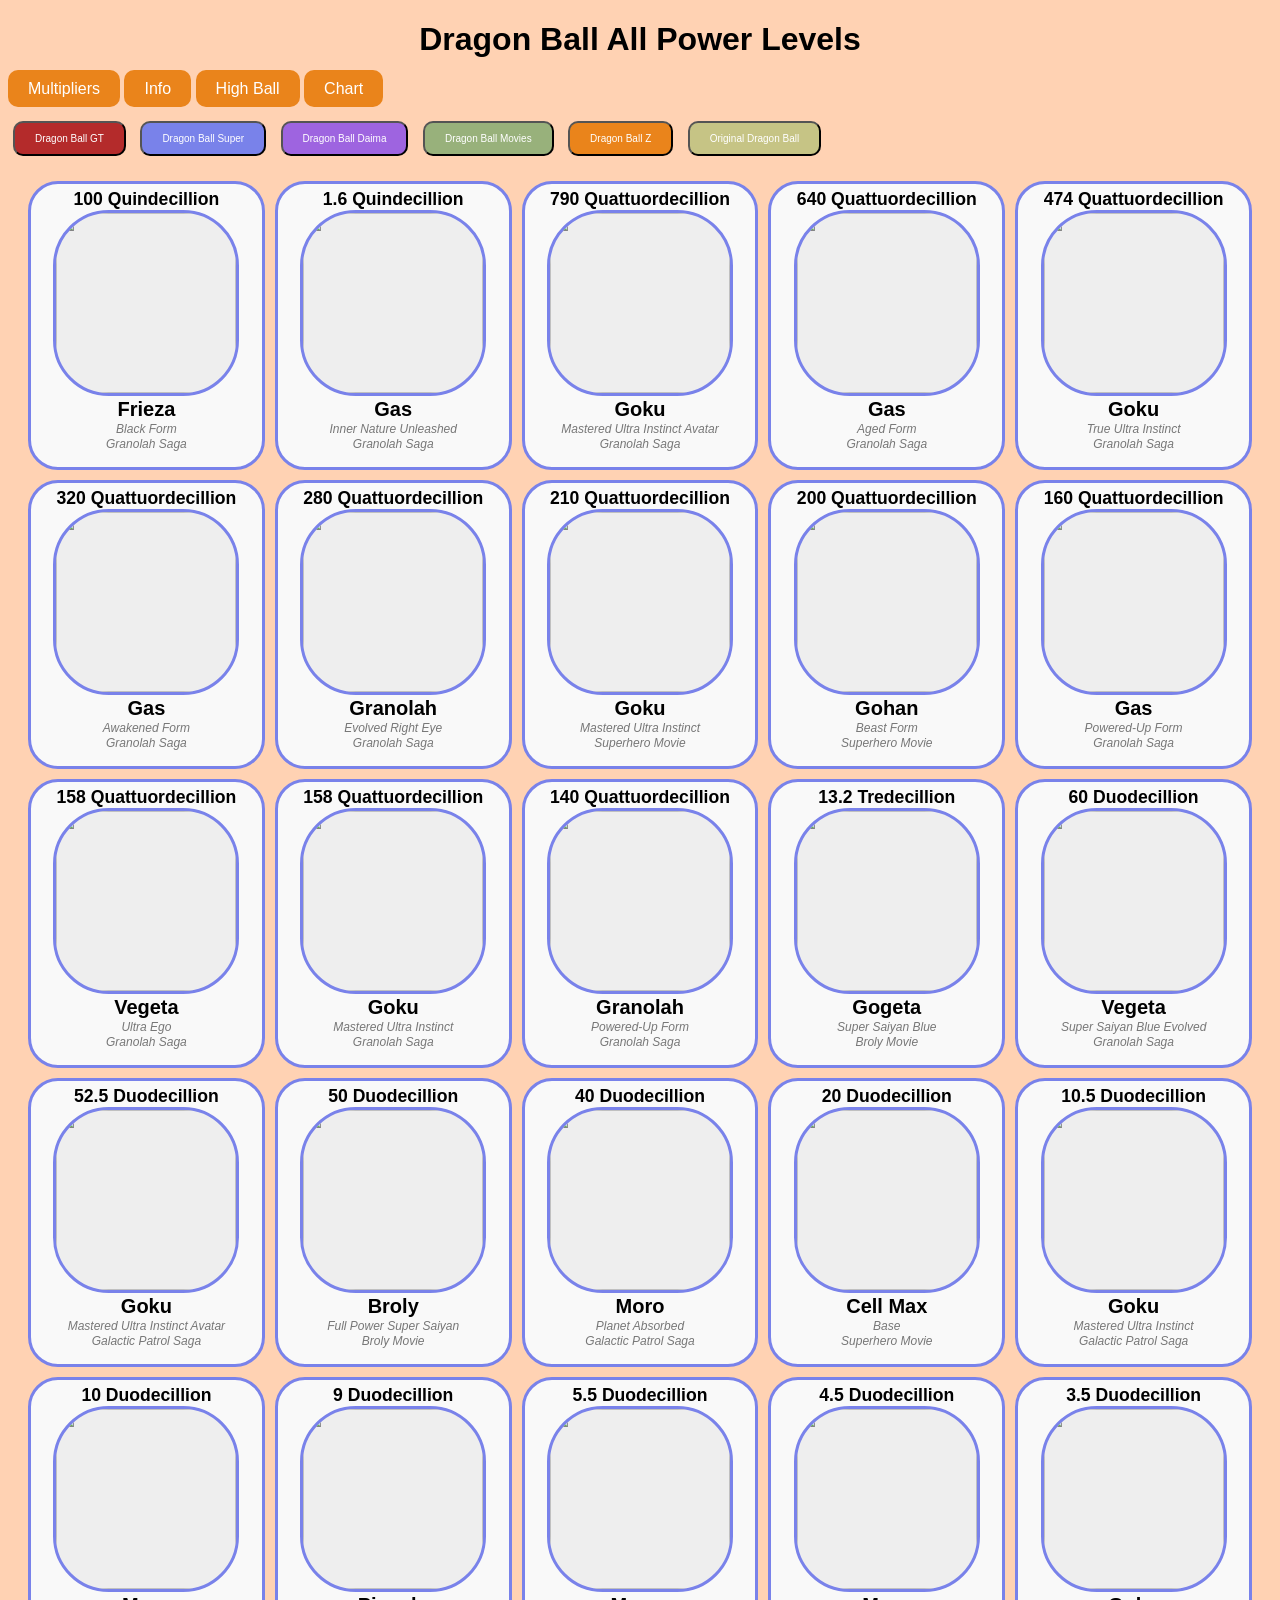
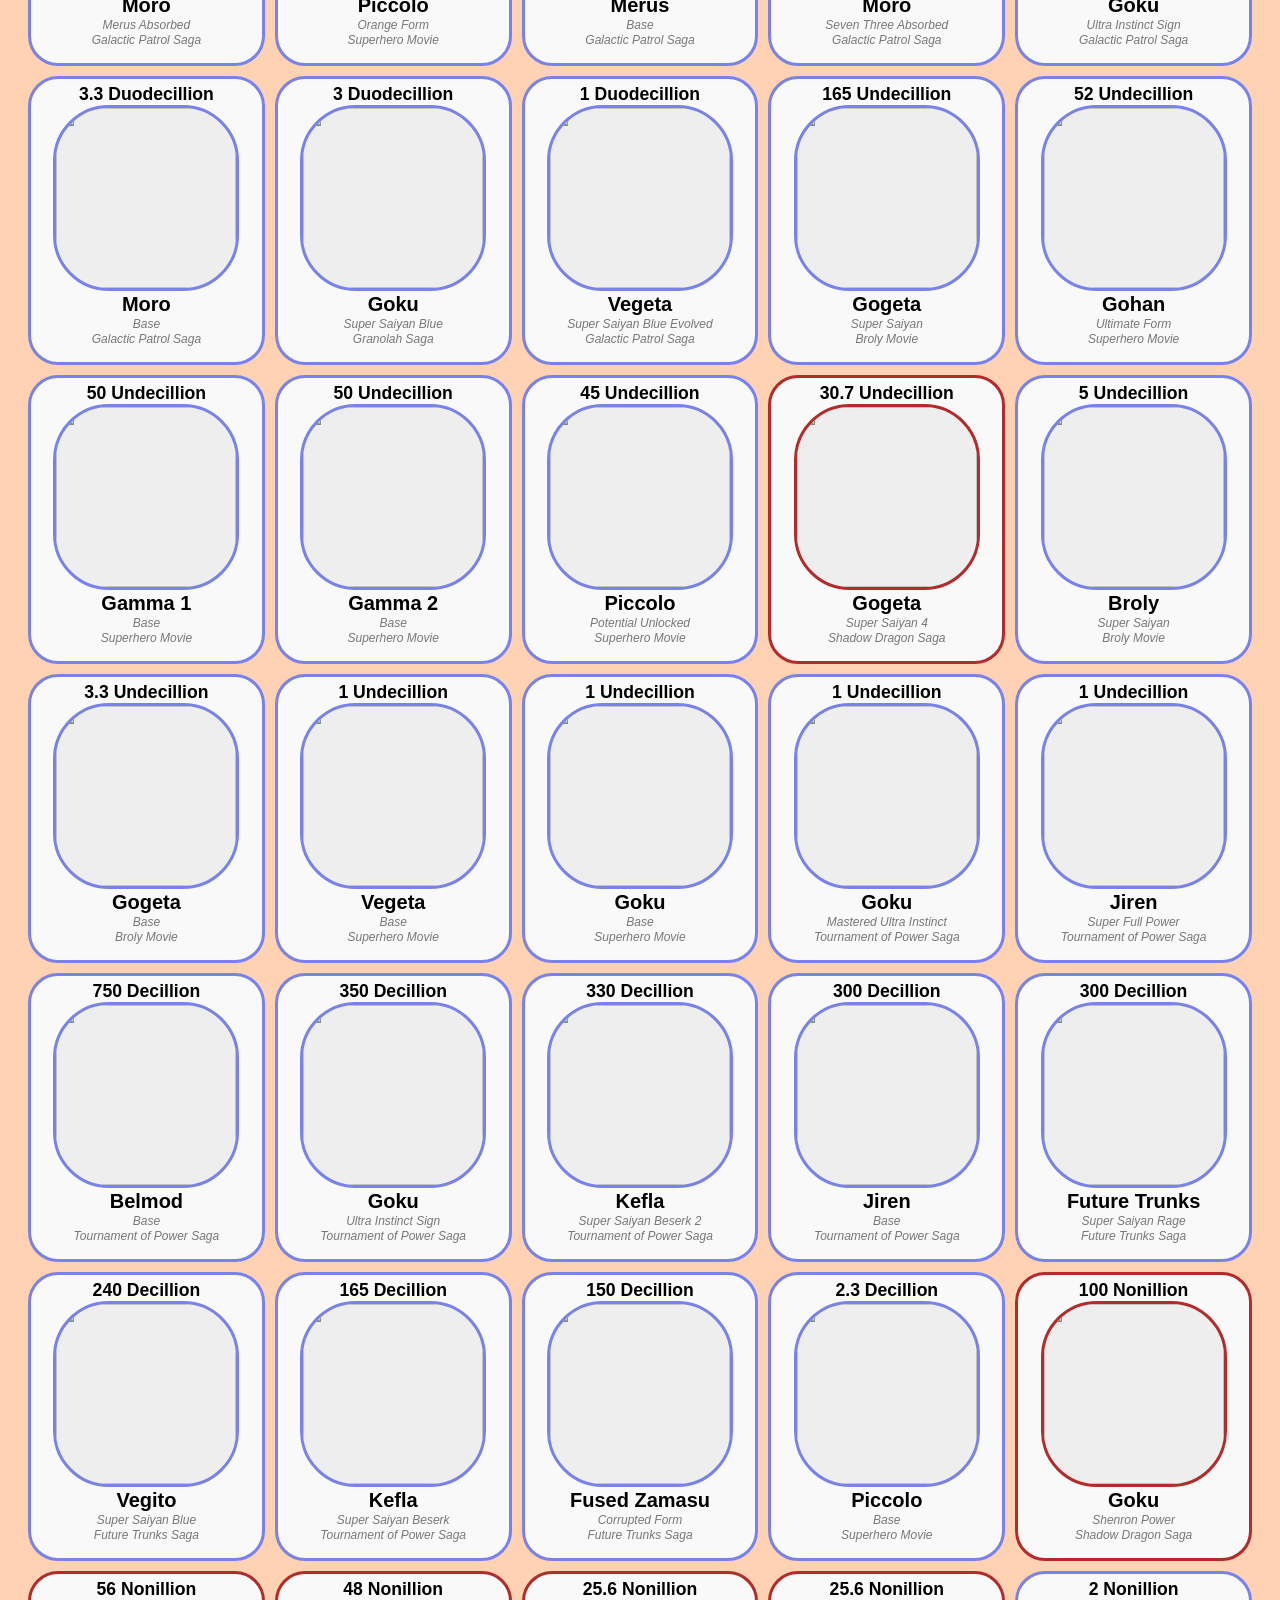
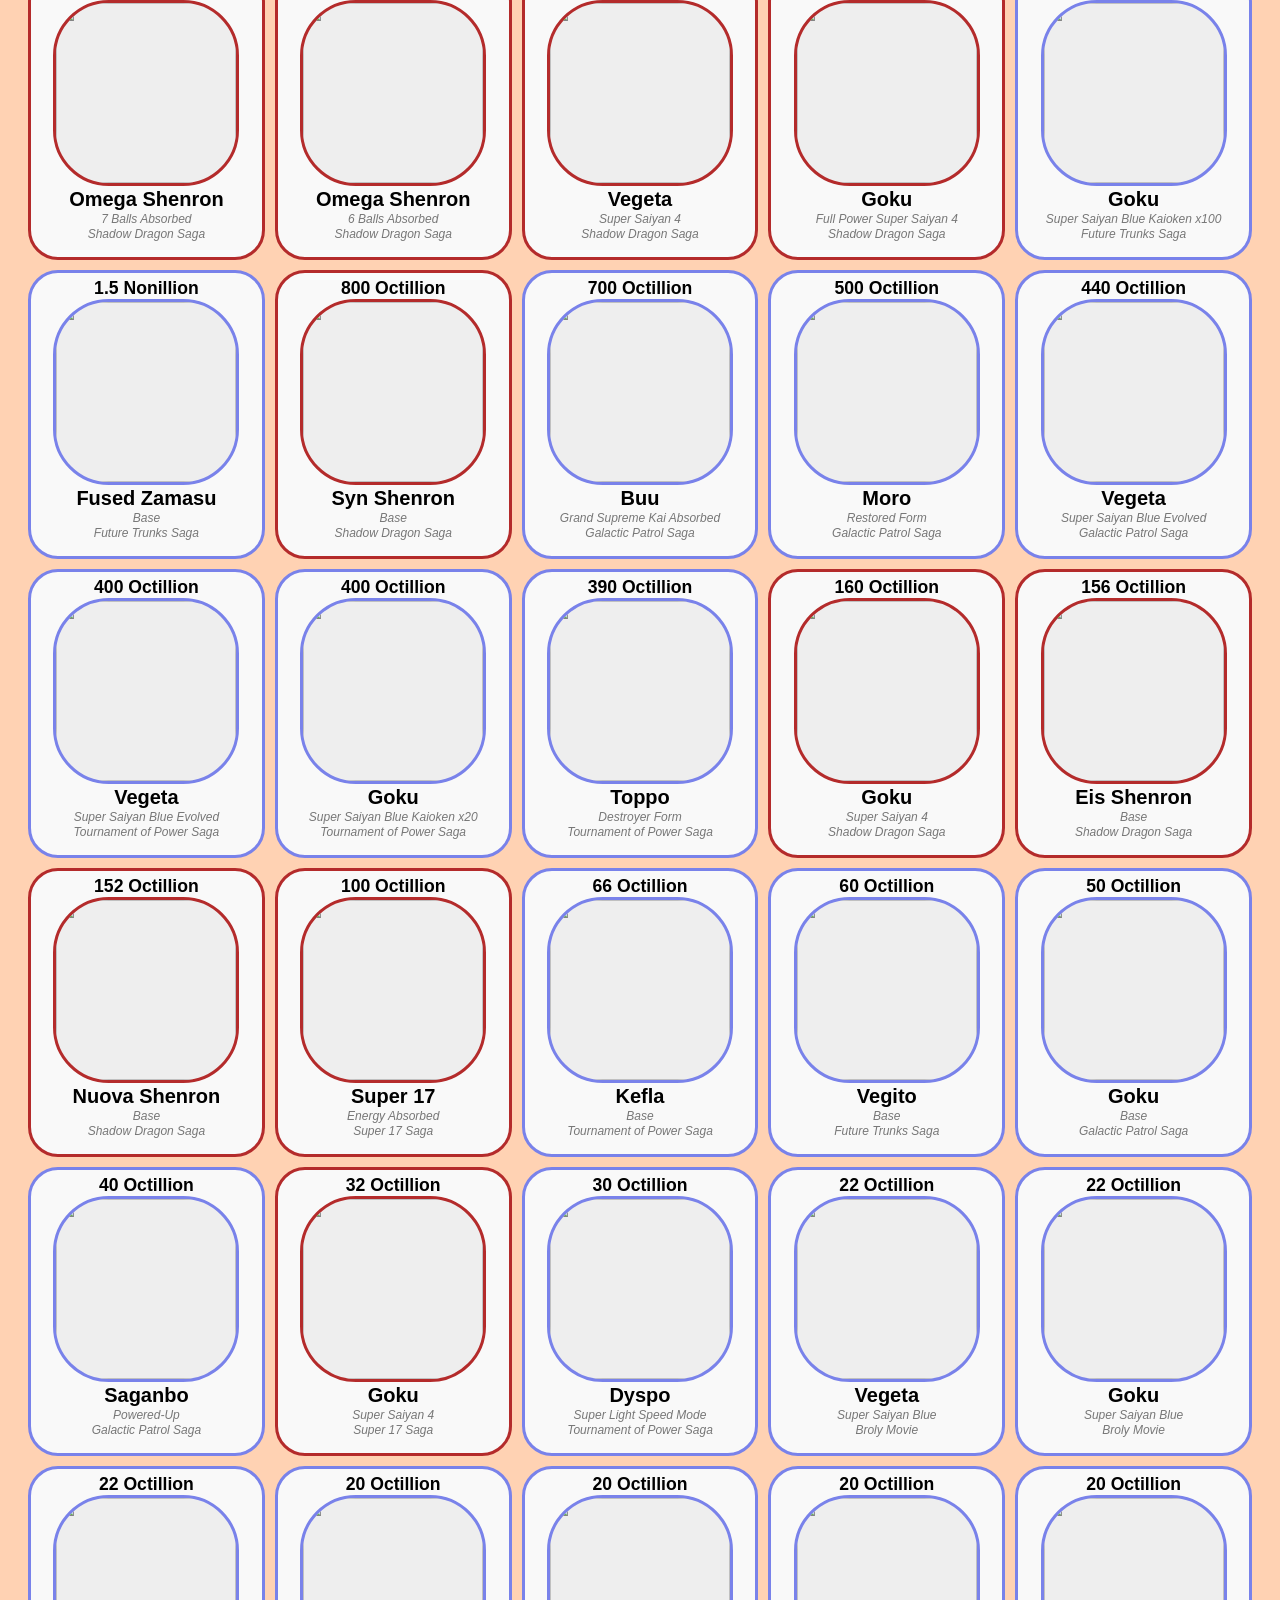
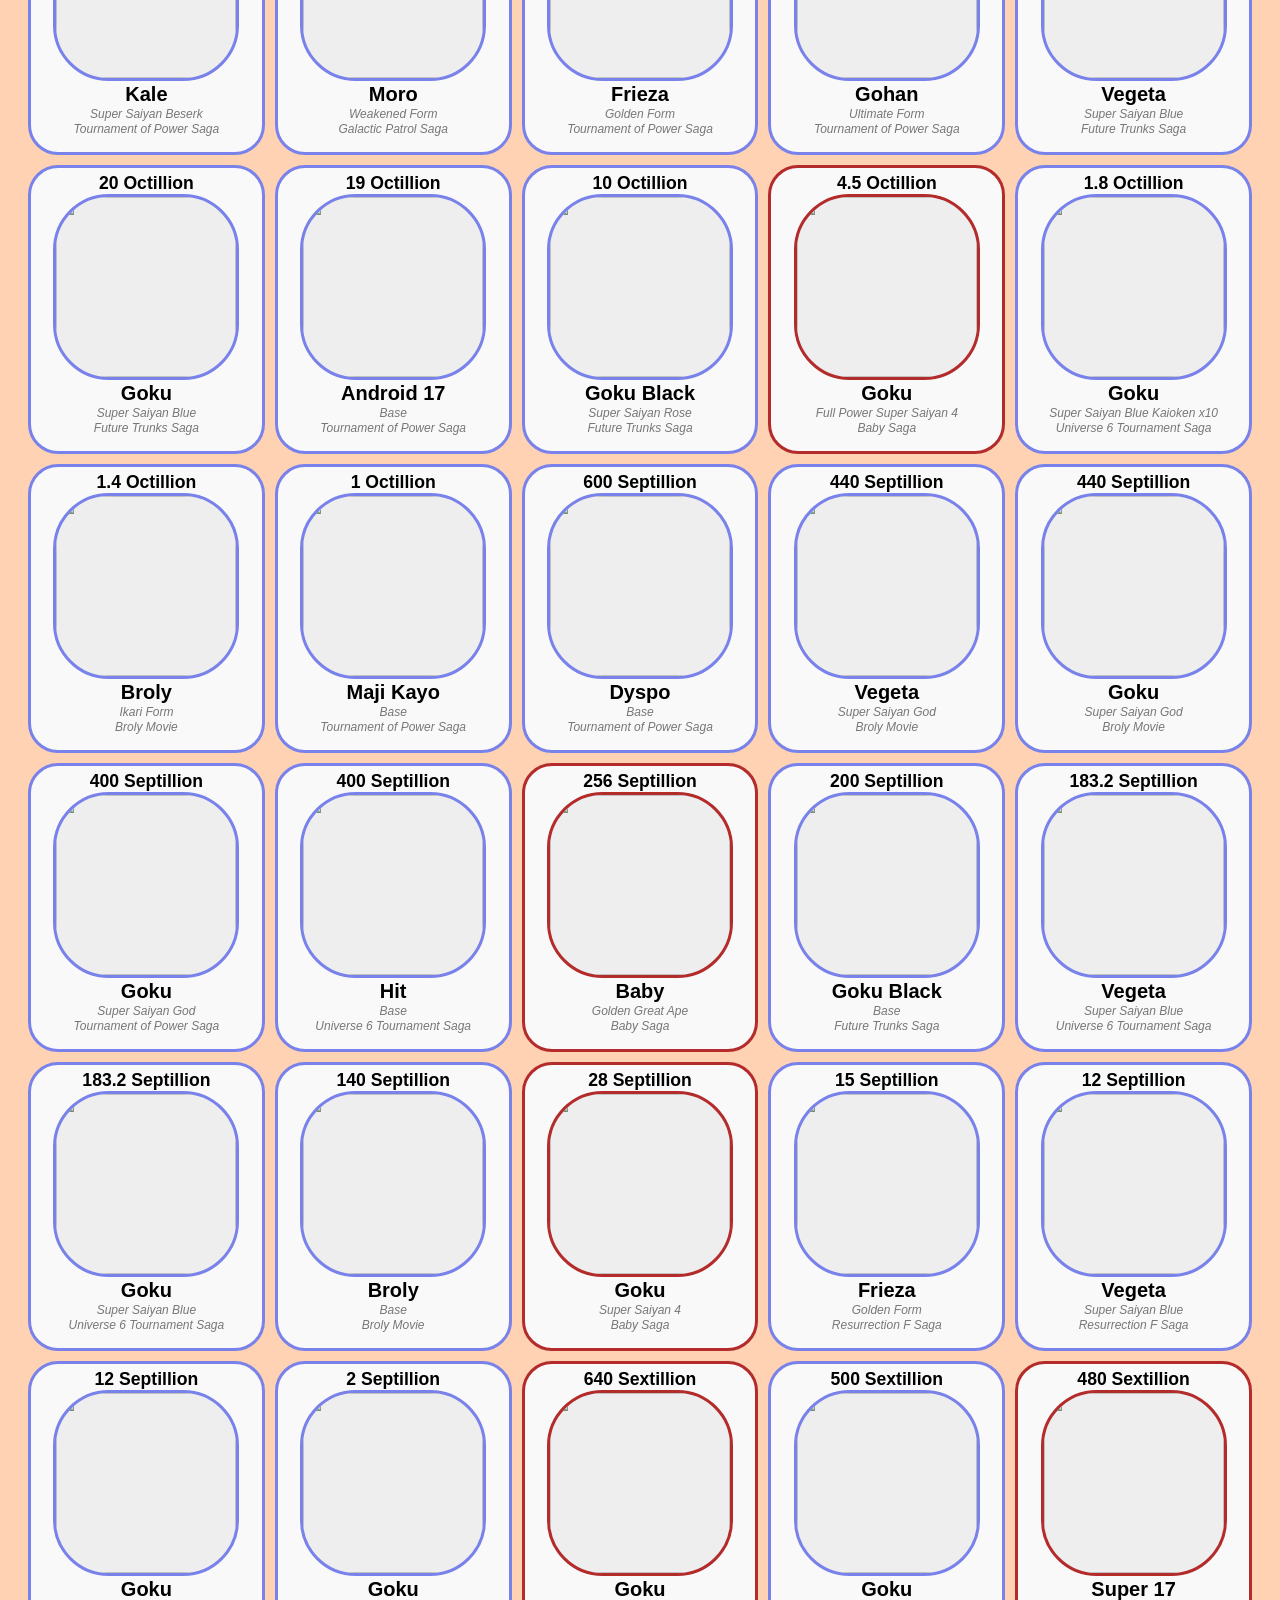
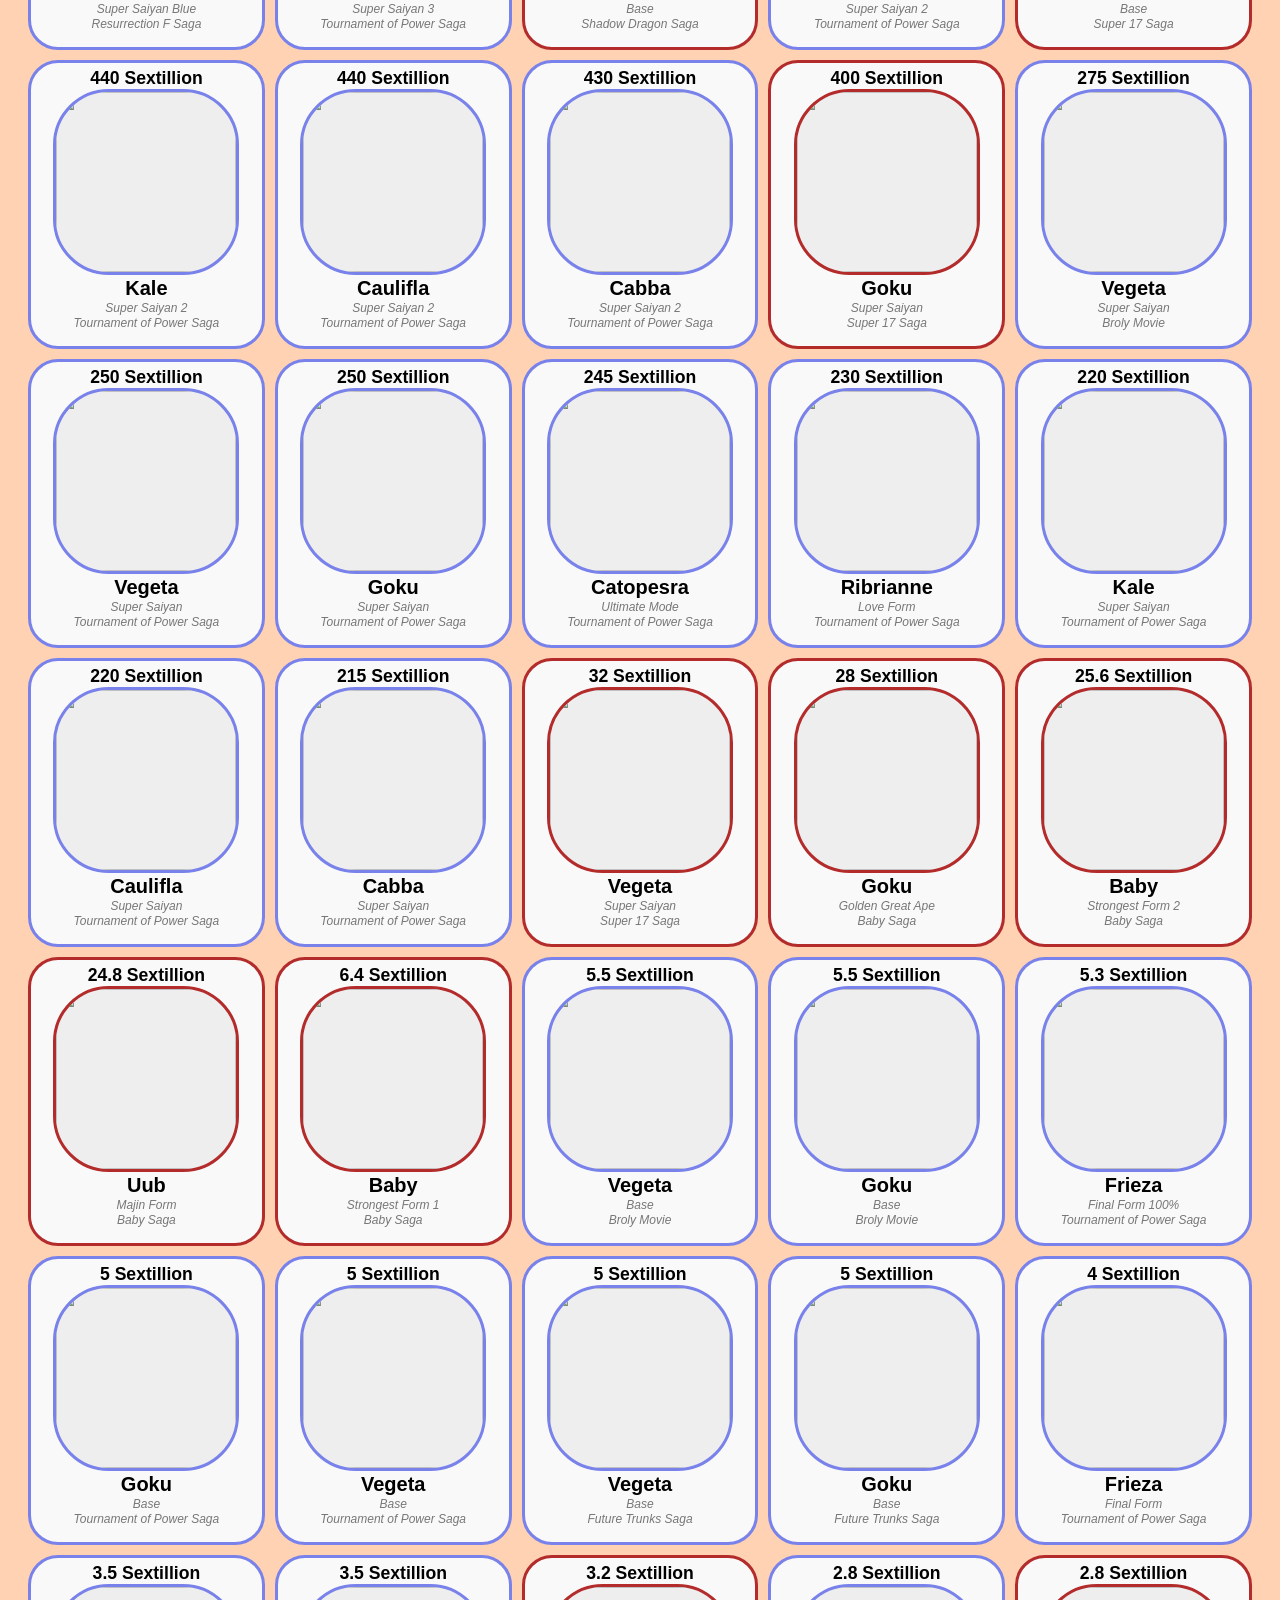
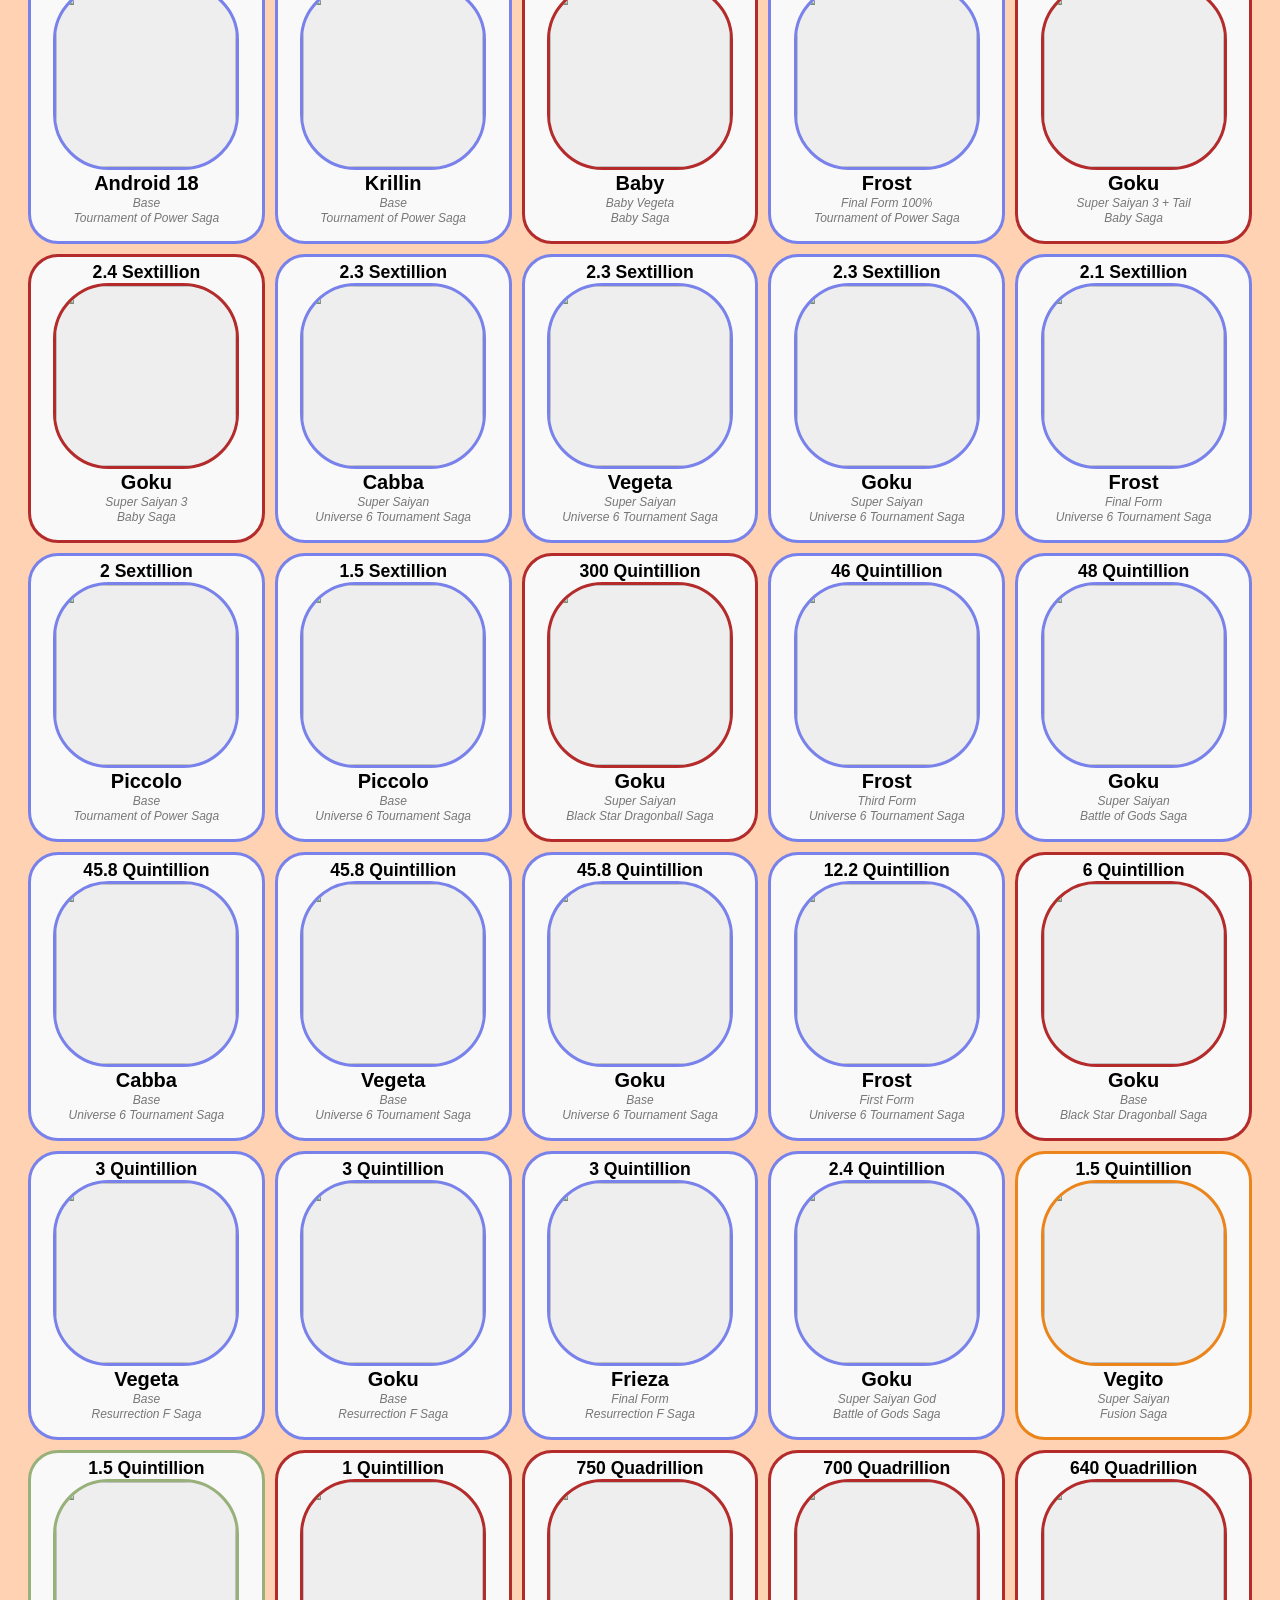
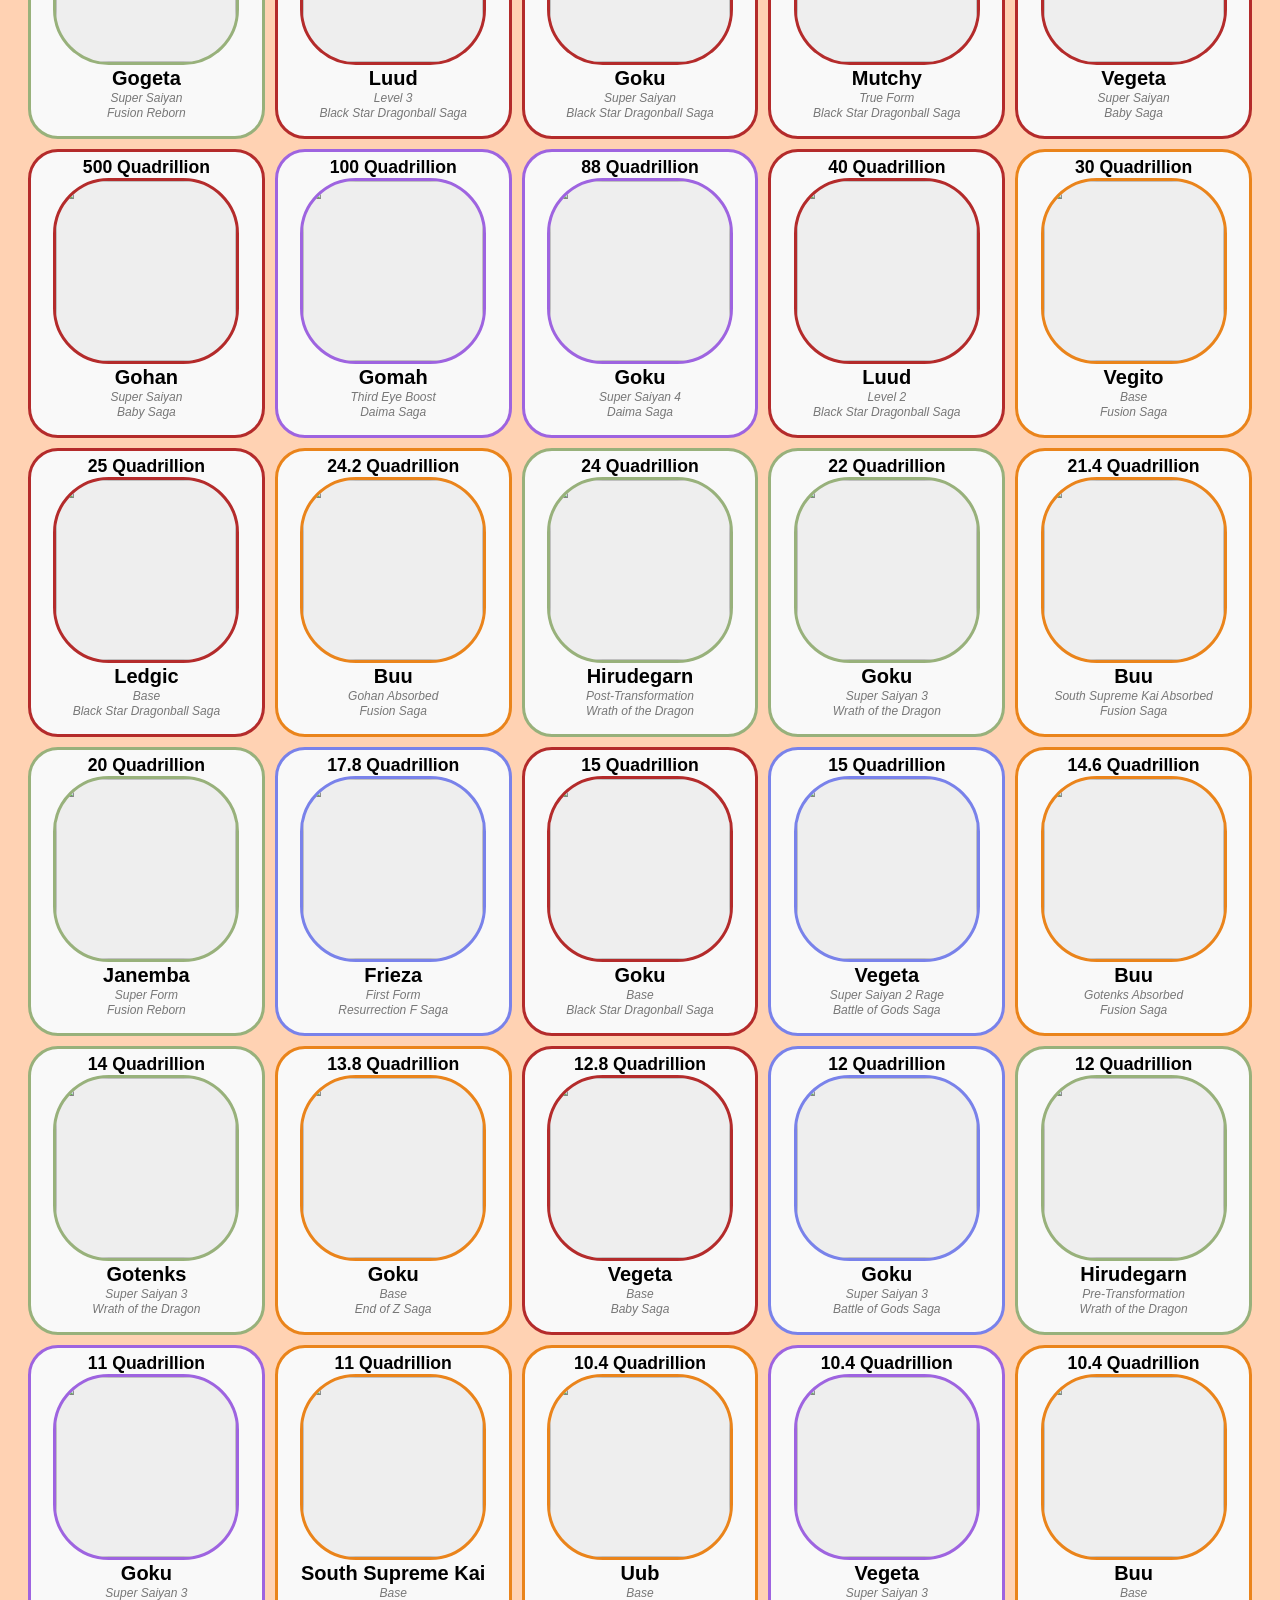
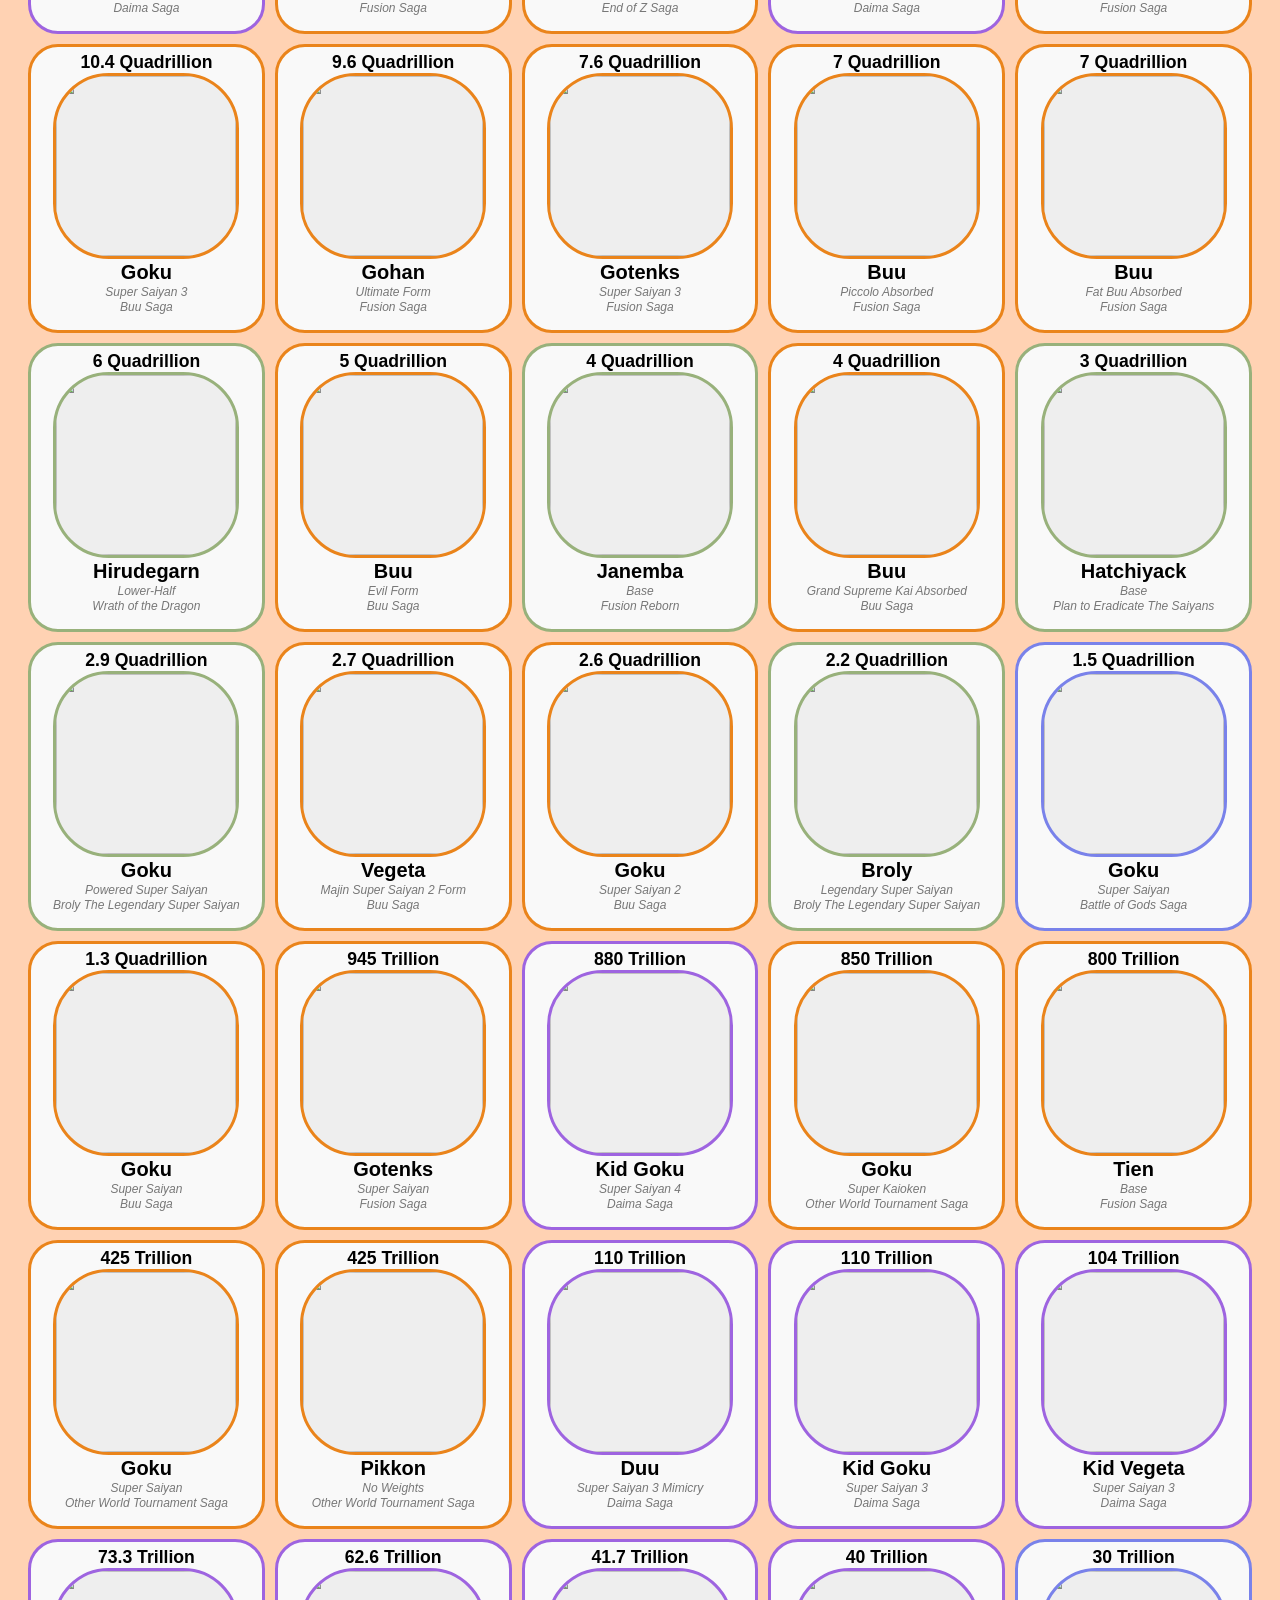
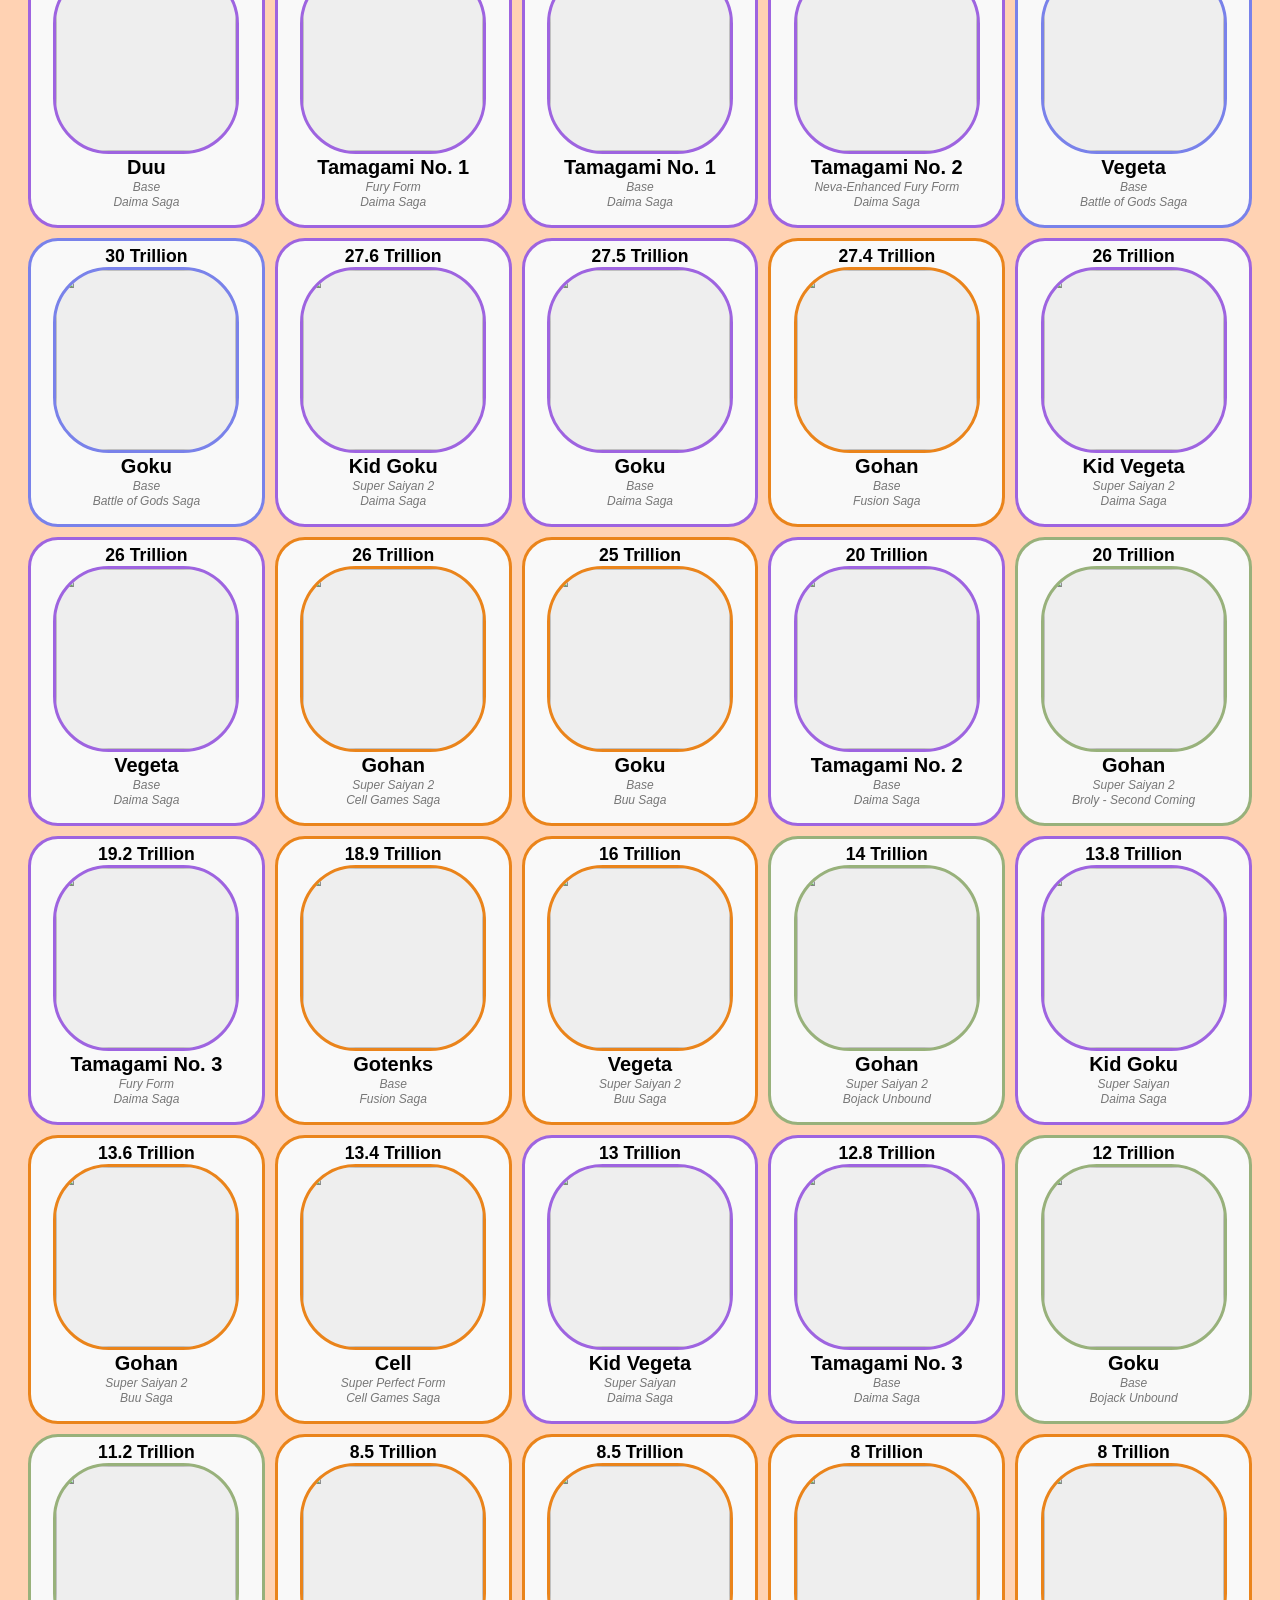
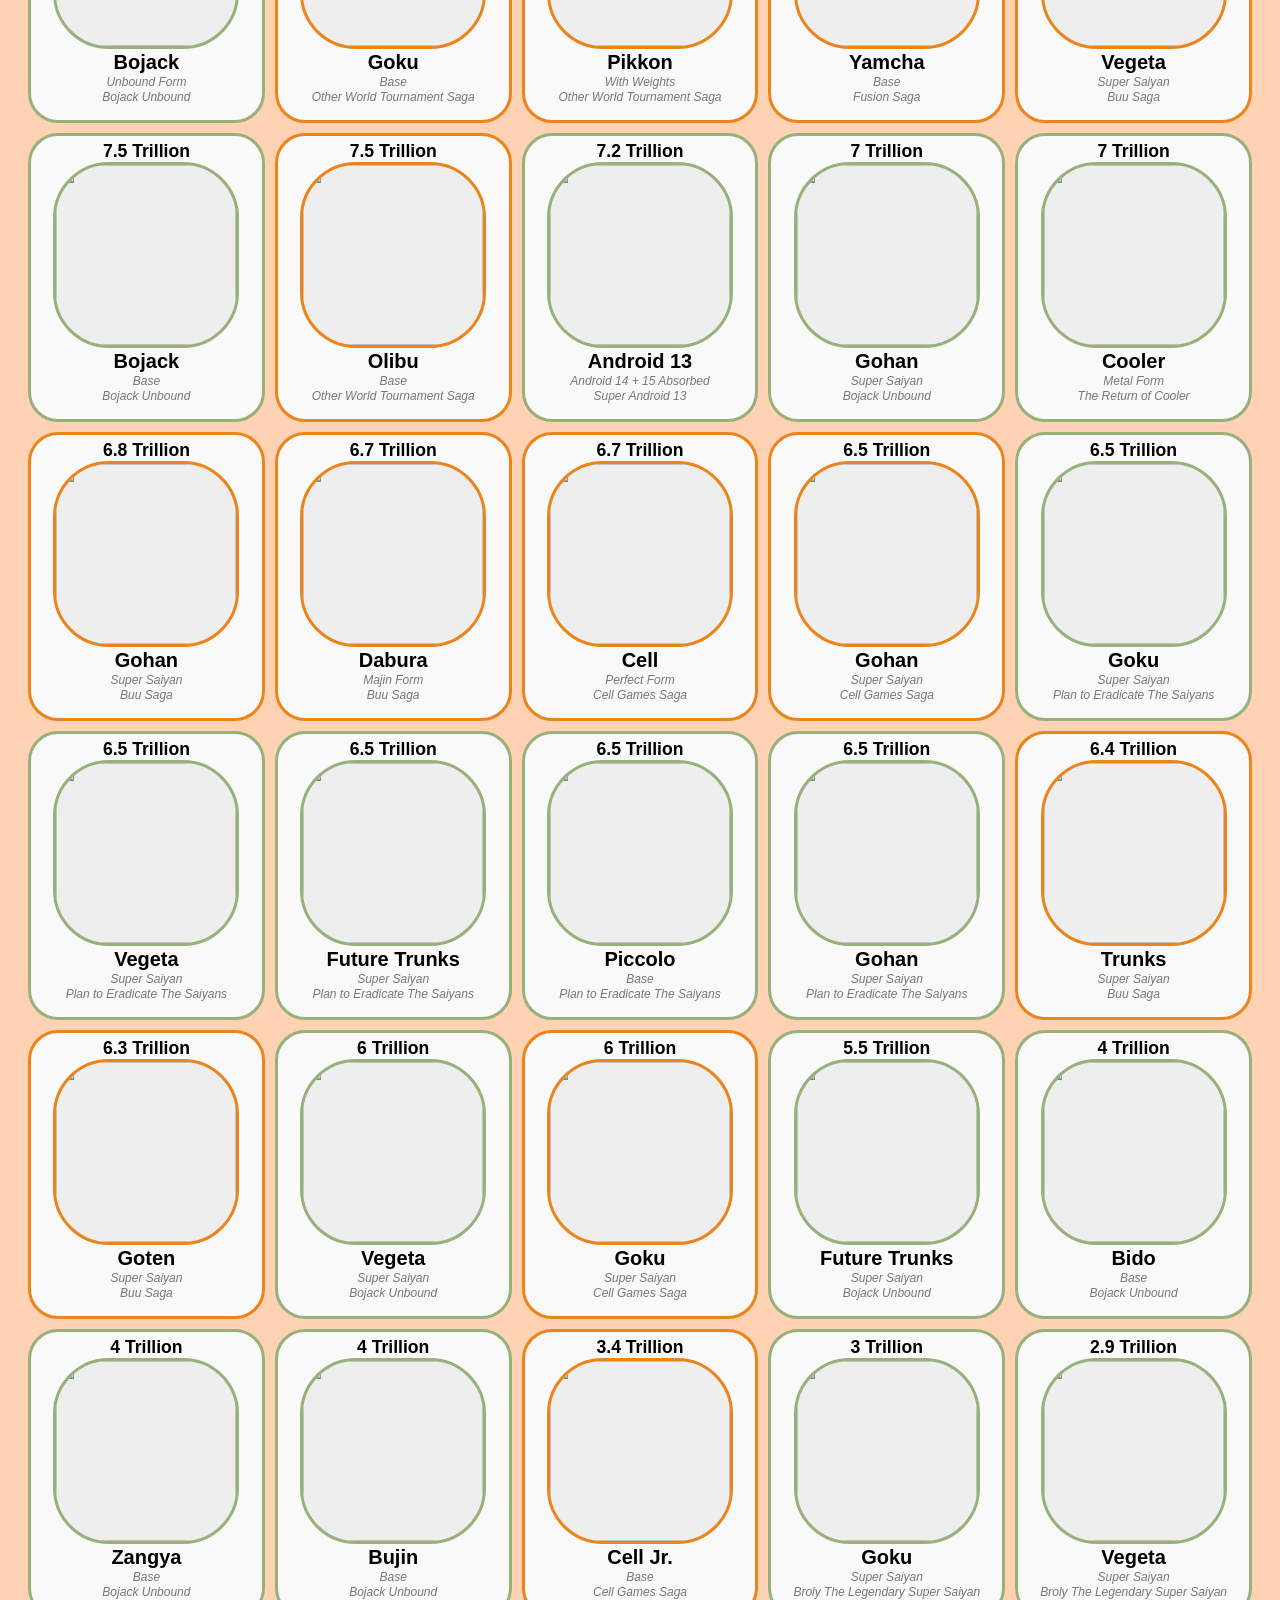
==== commit f3cd095e: "Removed AF" ====
--- a/index.html
+++ b/index.html
@@ -37,7 +37,6 @@
     }
 
     const seriesColors = [
-        { name: 'Dragon Ball AF', color: '#000000'},
         { name: 'Dragon Ball GT', color: '#B42B2B' },
         { name: 'Dragon Ball Super', color: '#7982EA' },
         { name: 'Dragon Ball Daima', color: '#9E64E0' },
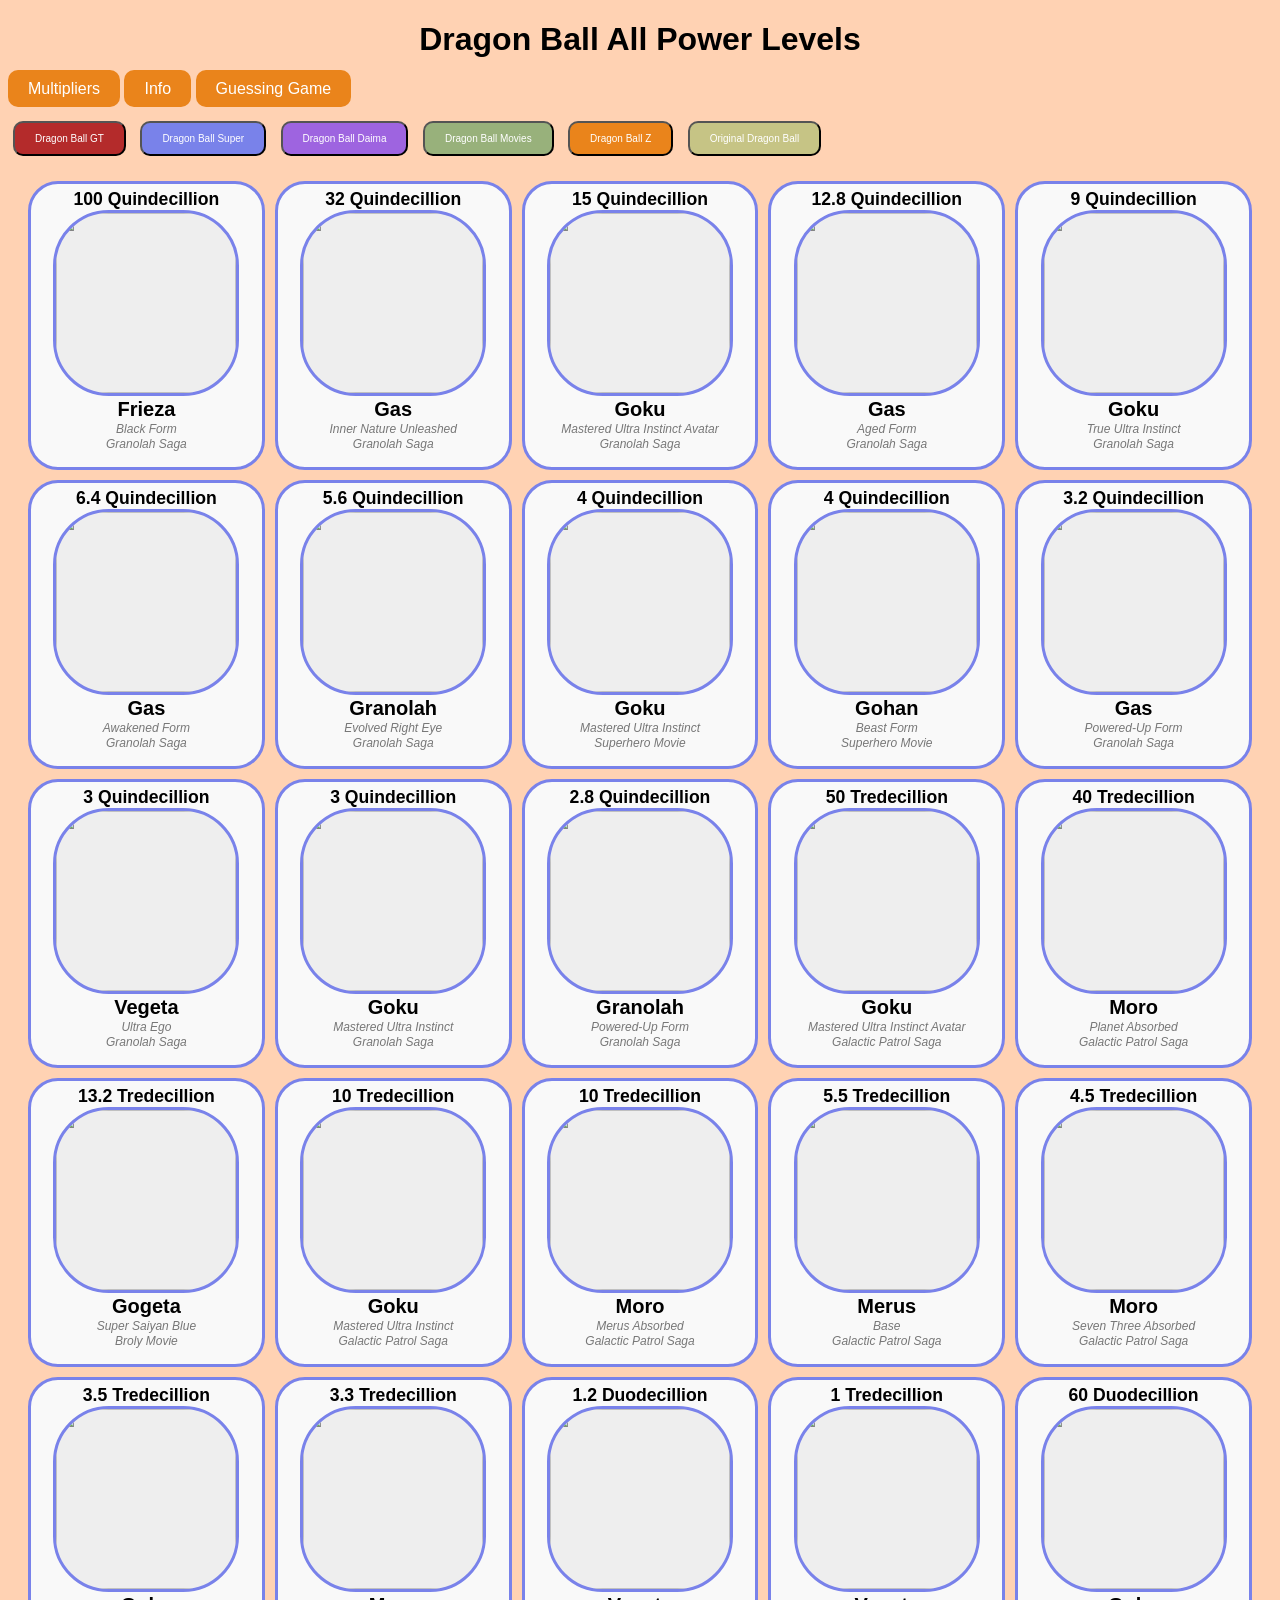
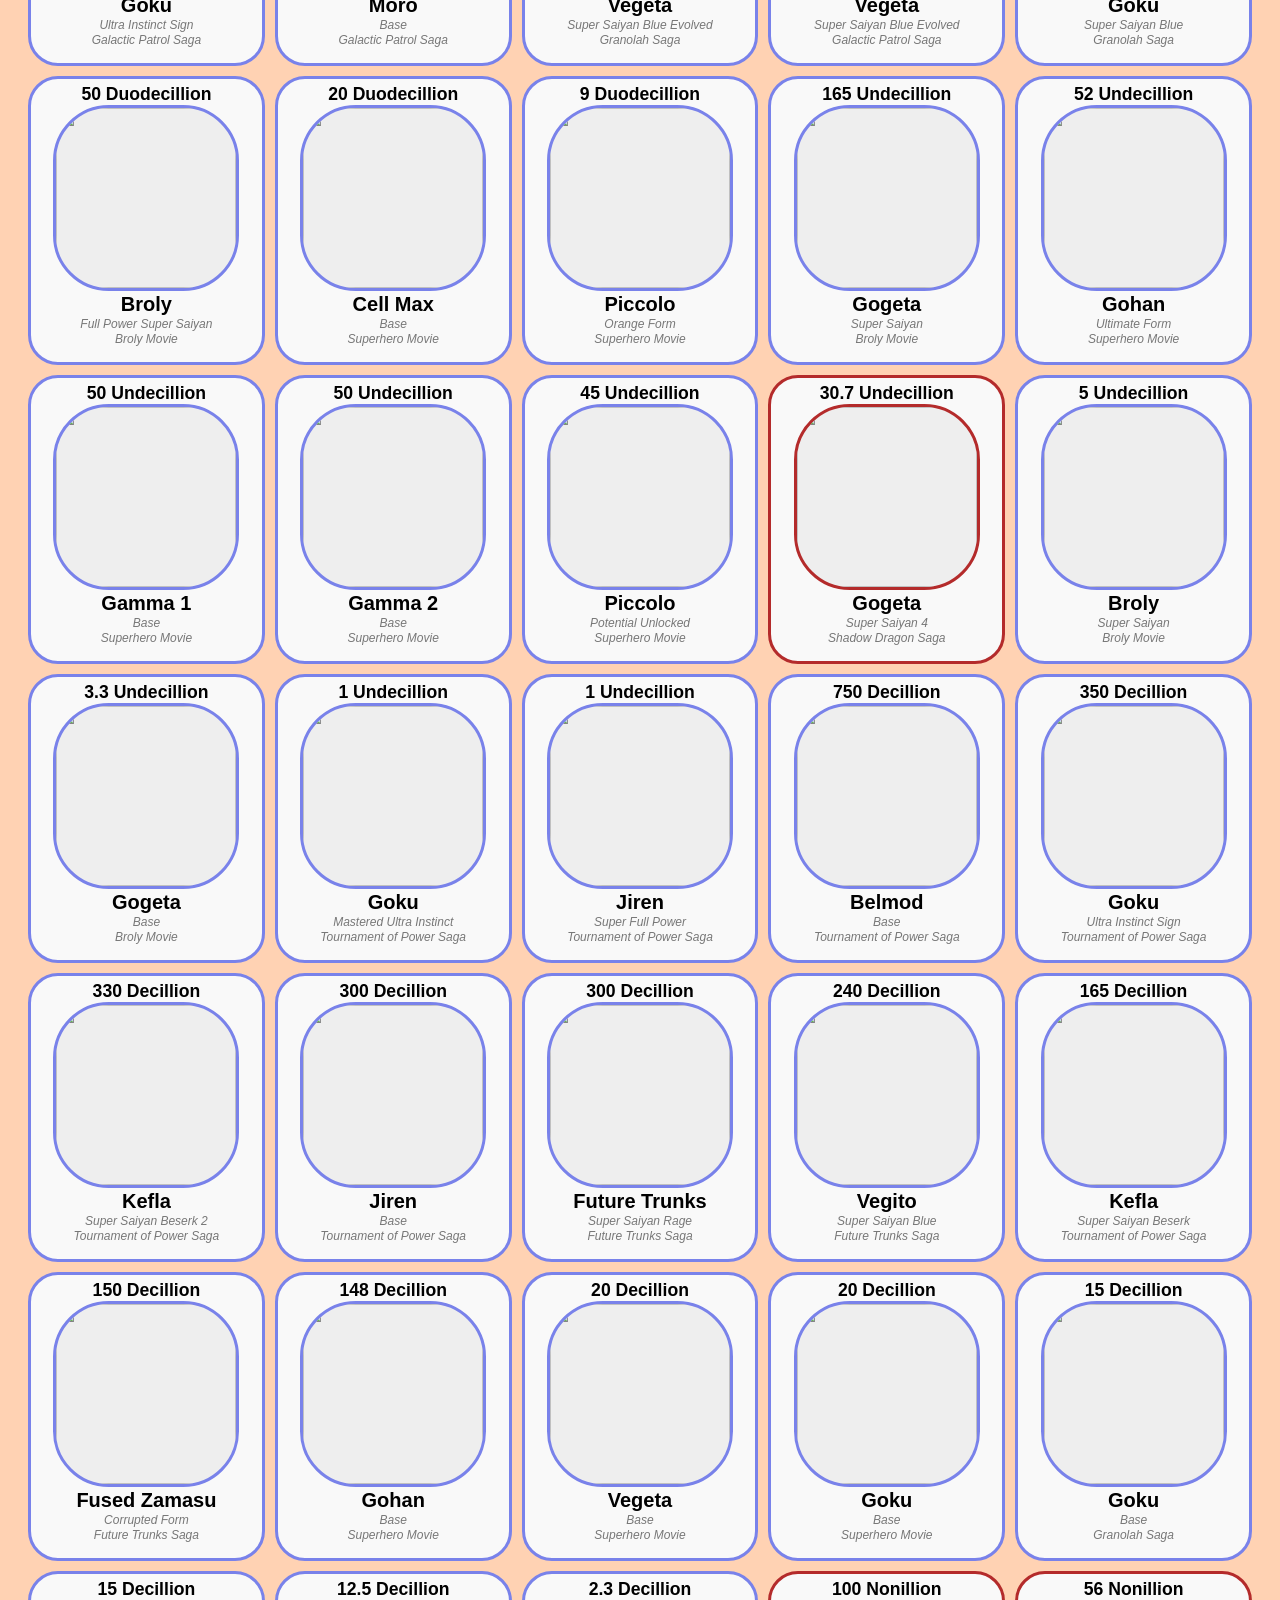
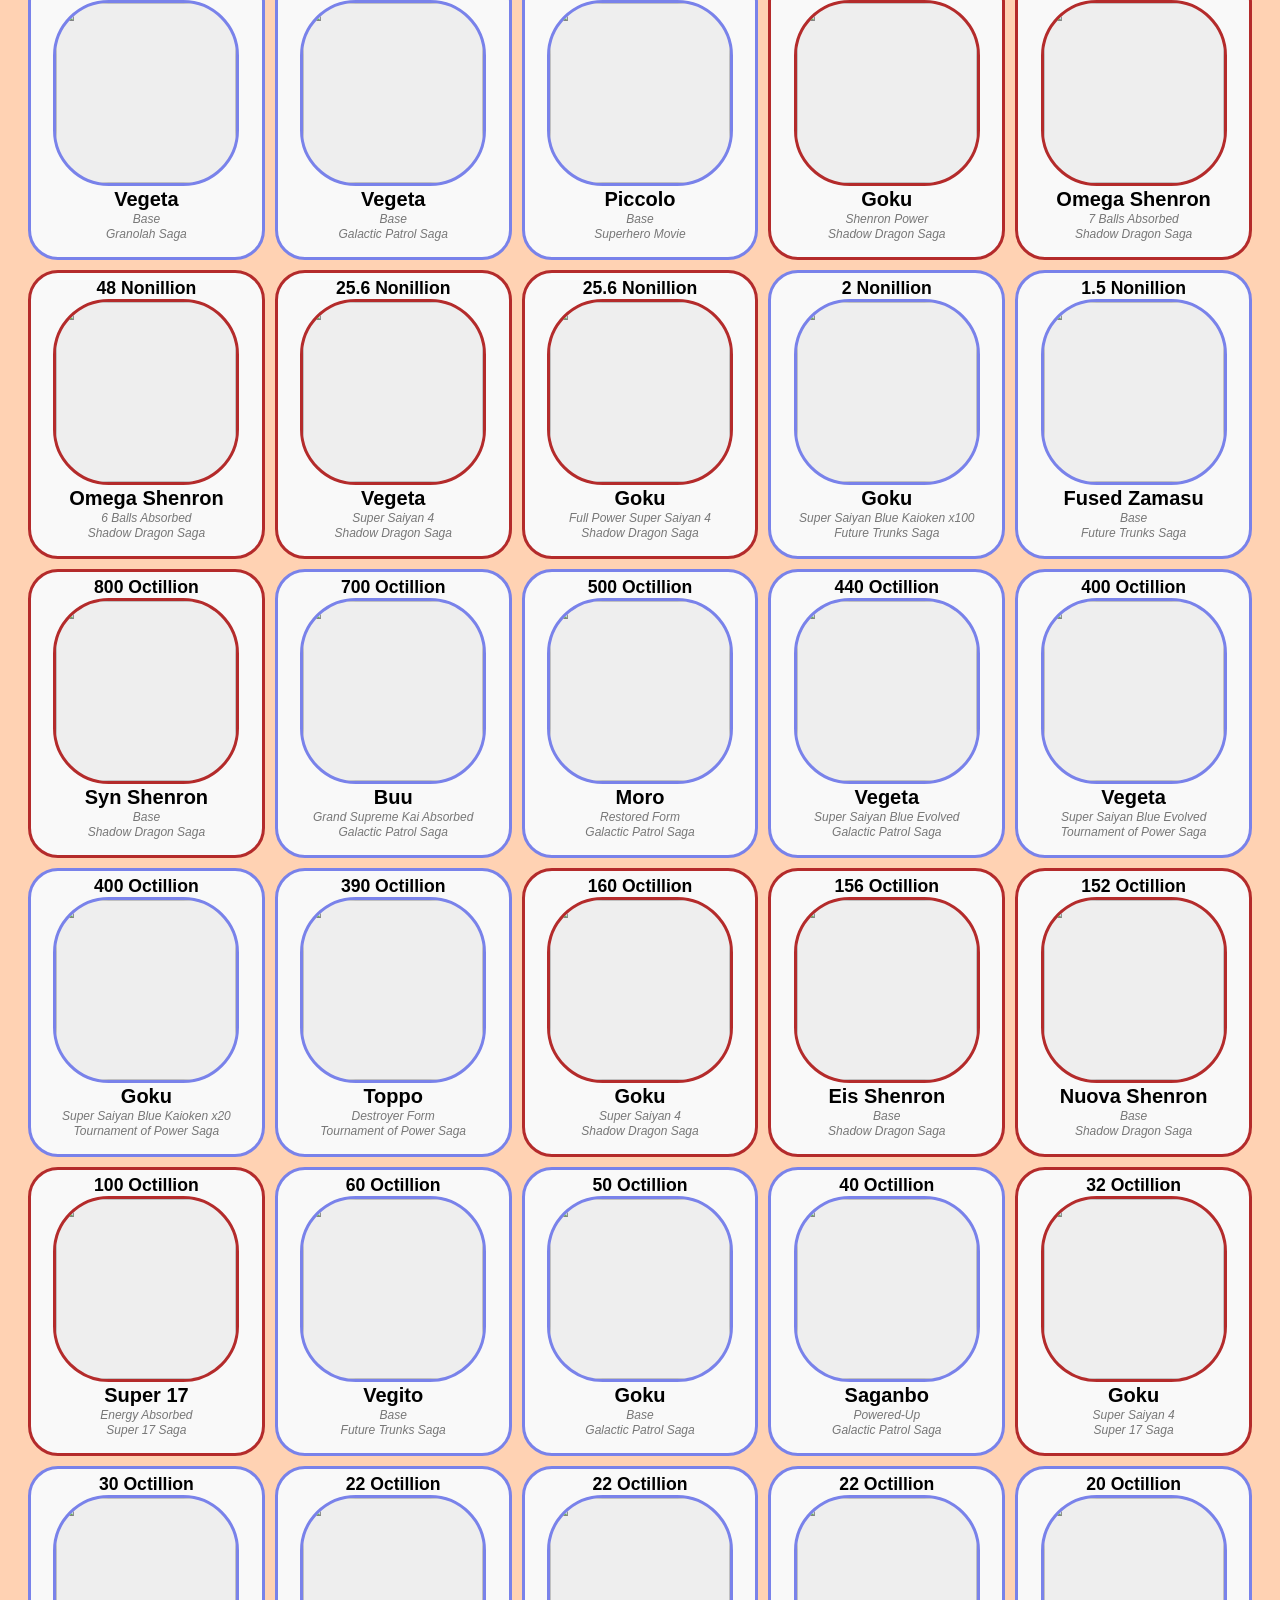
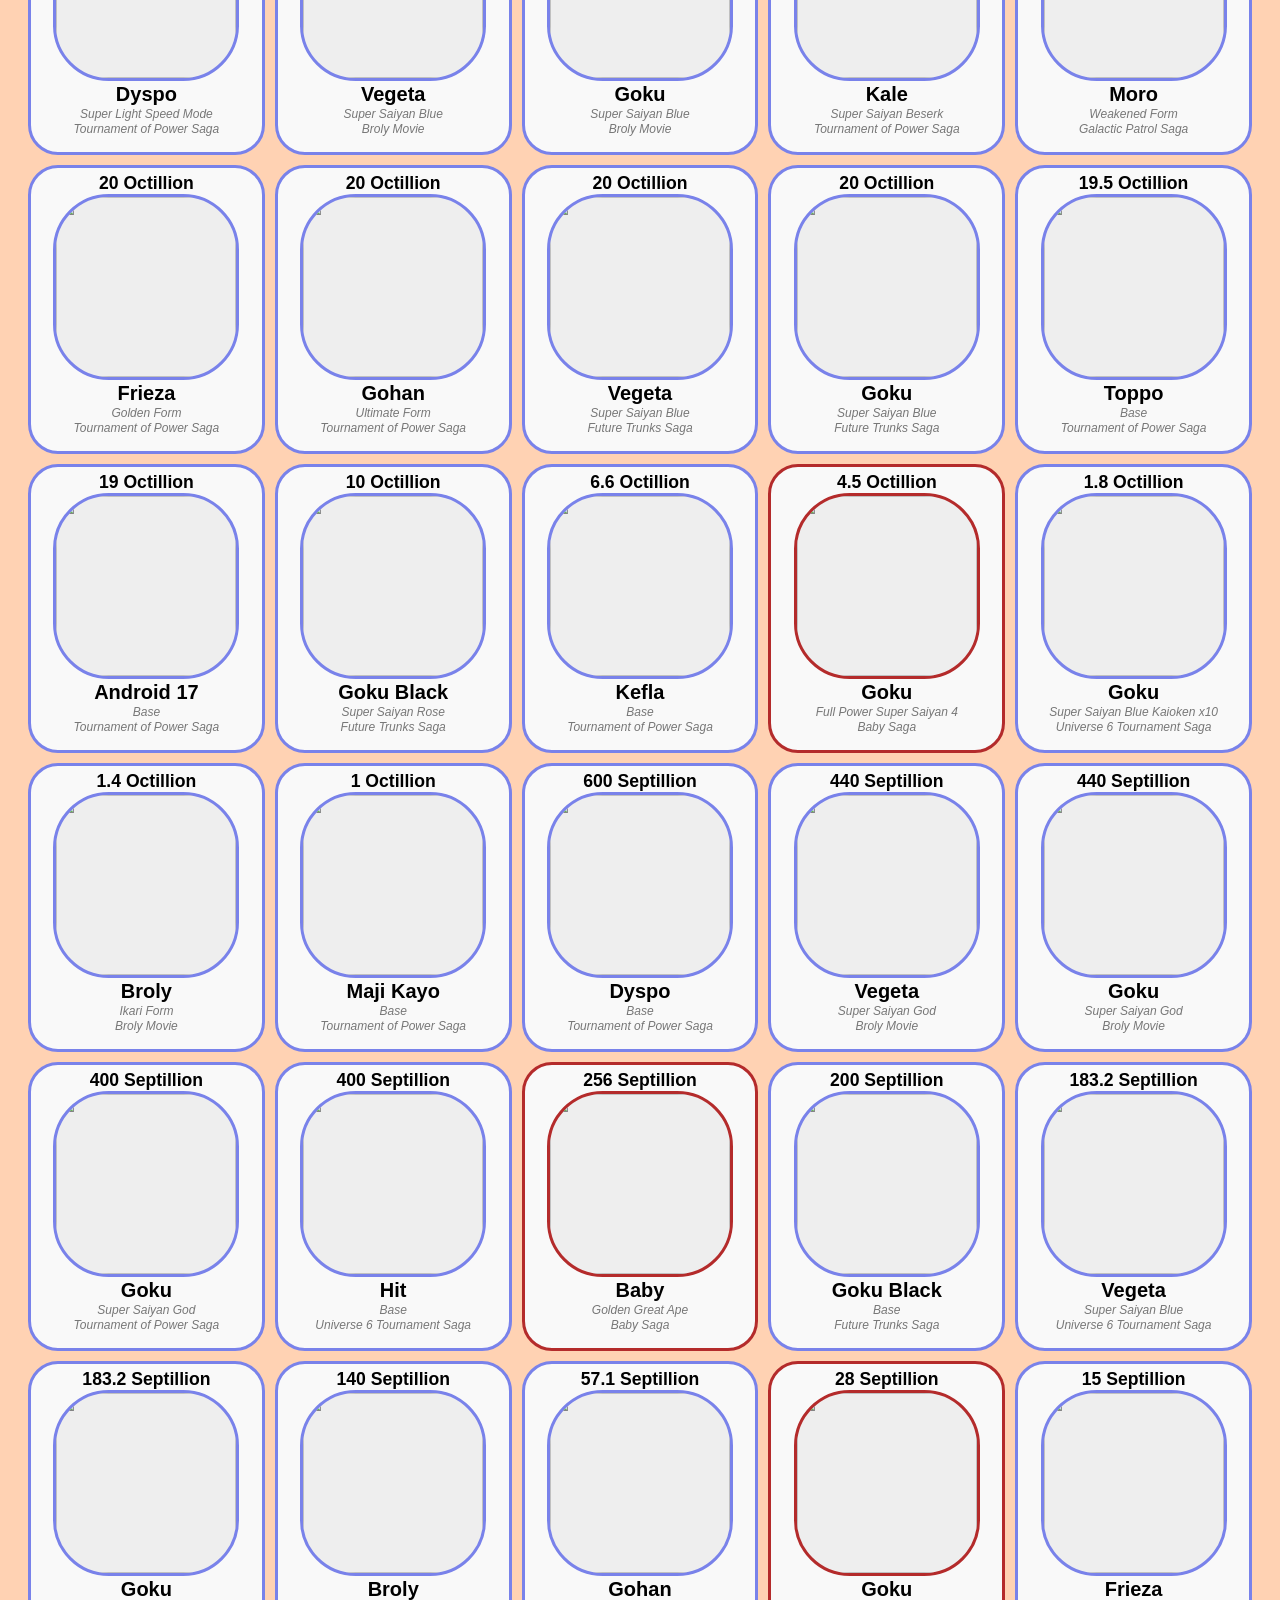
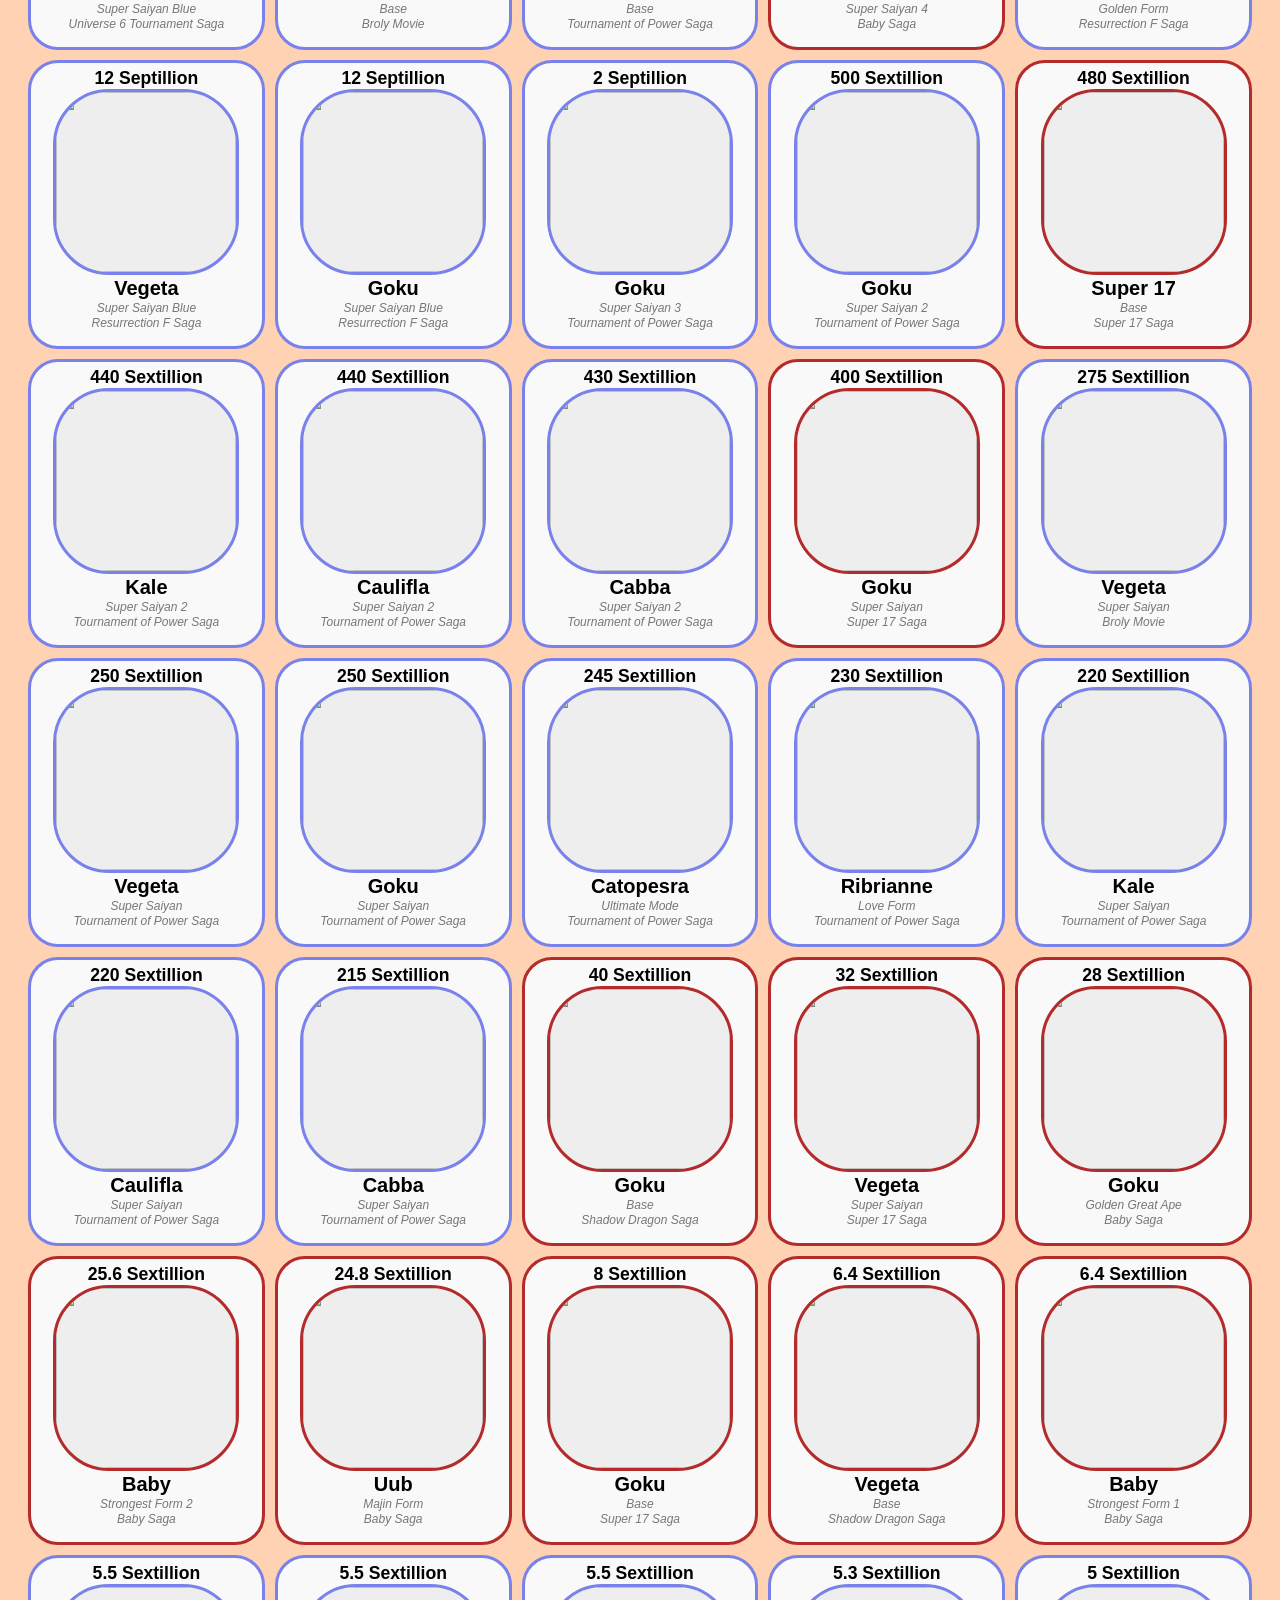
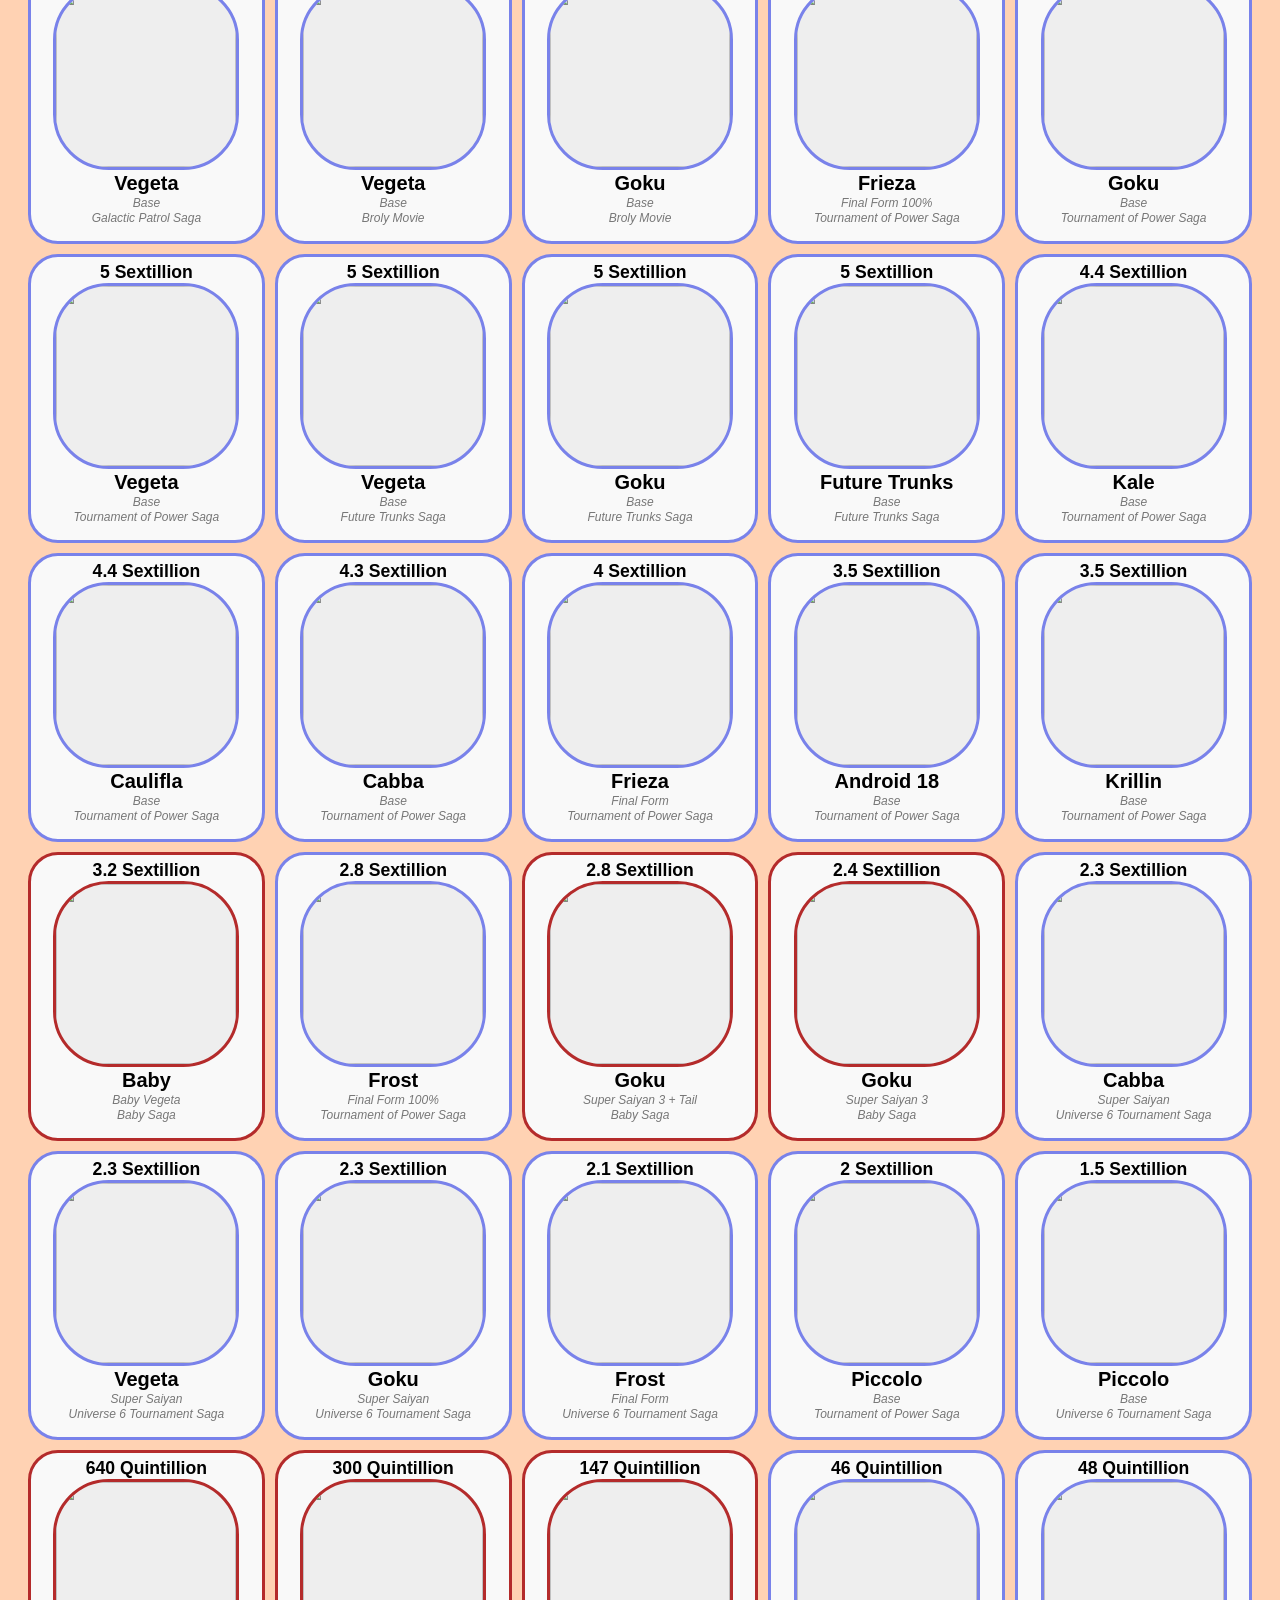
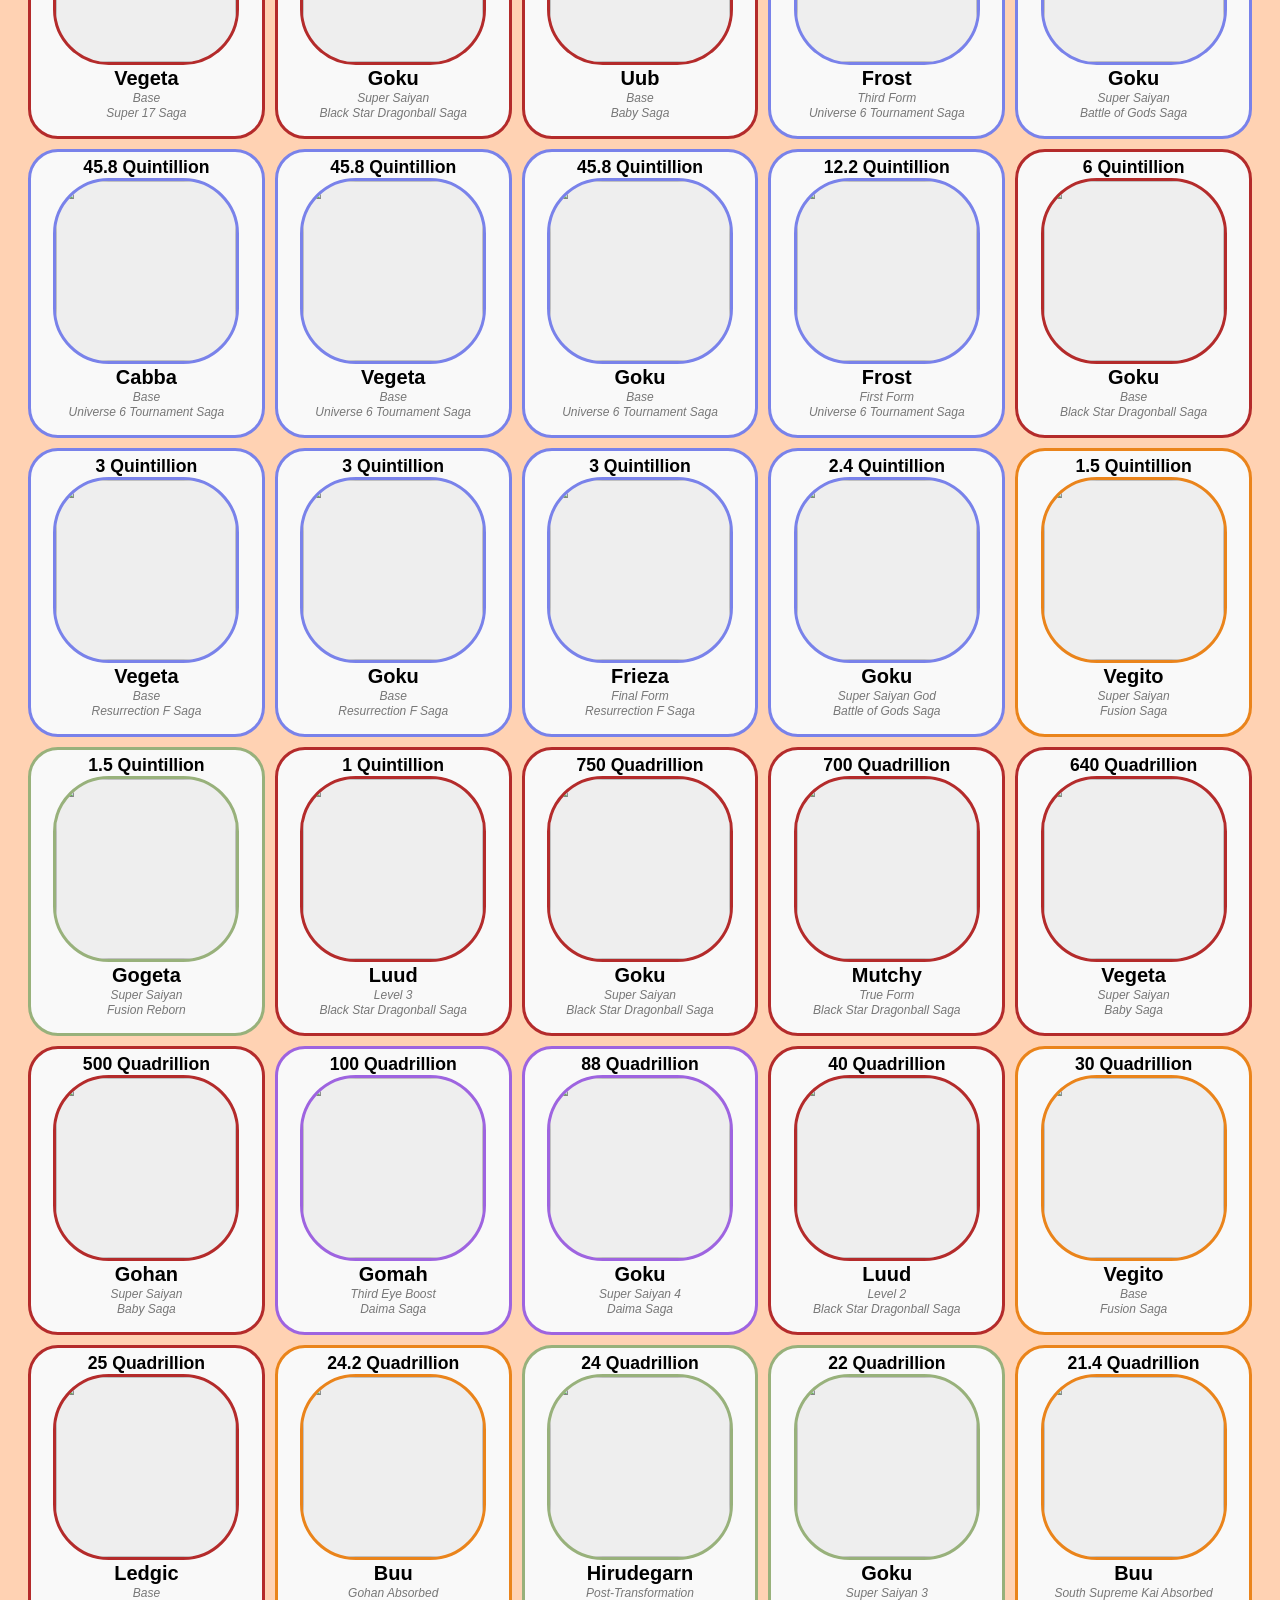
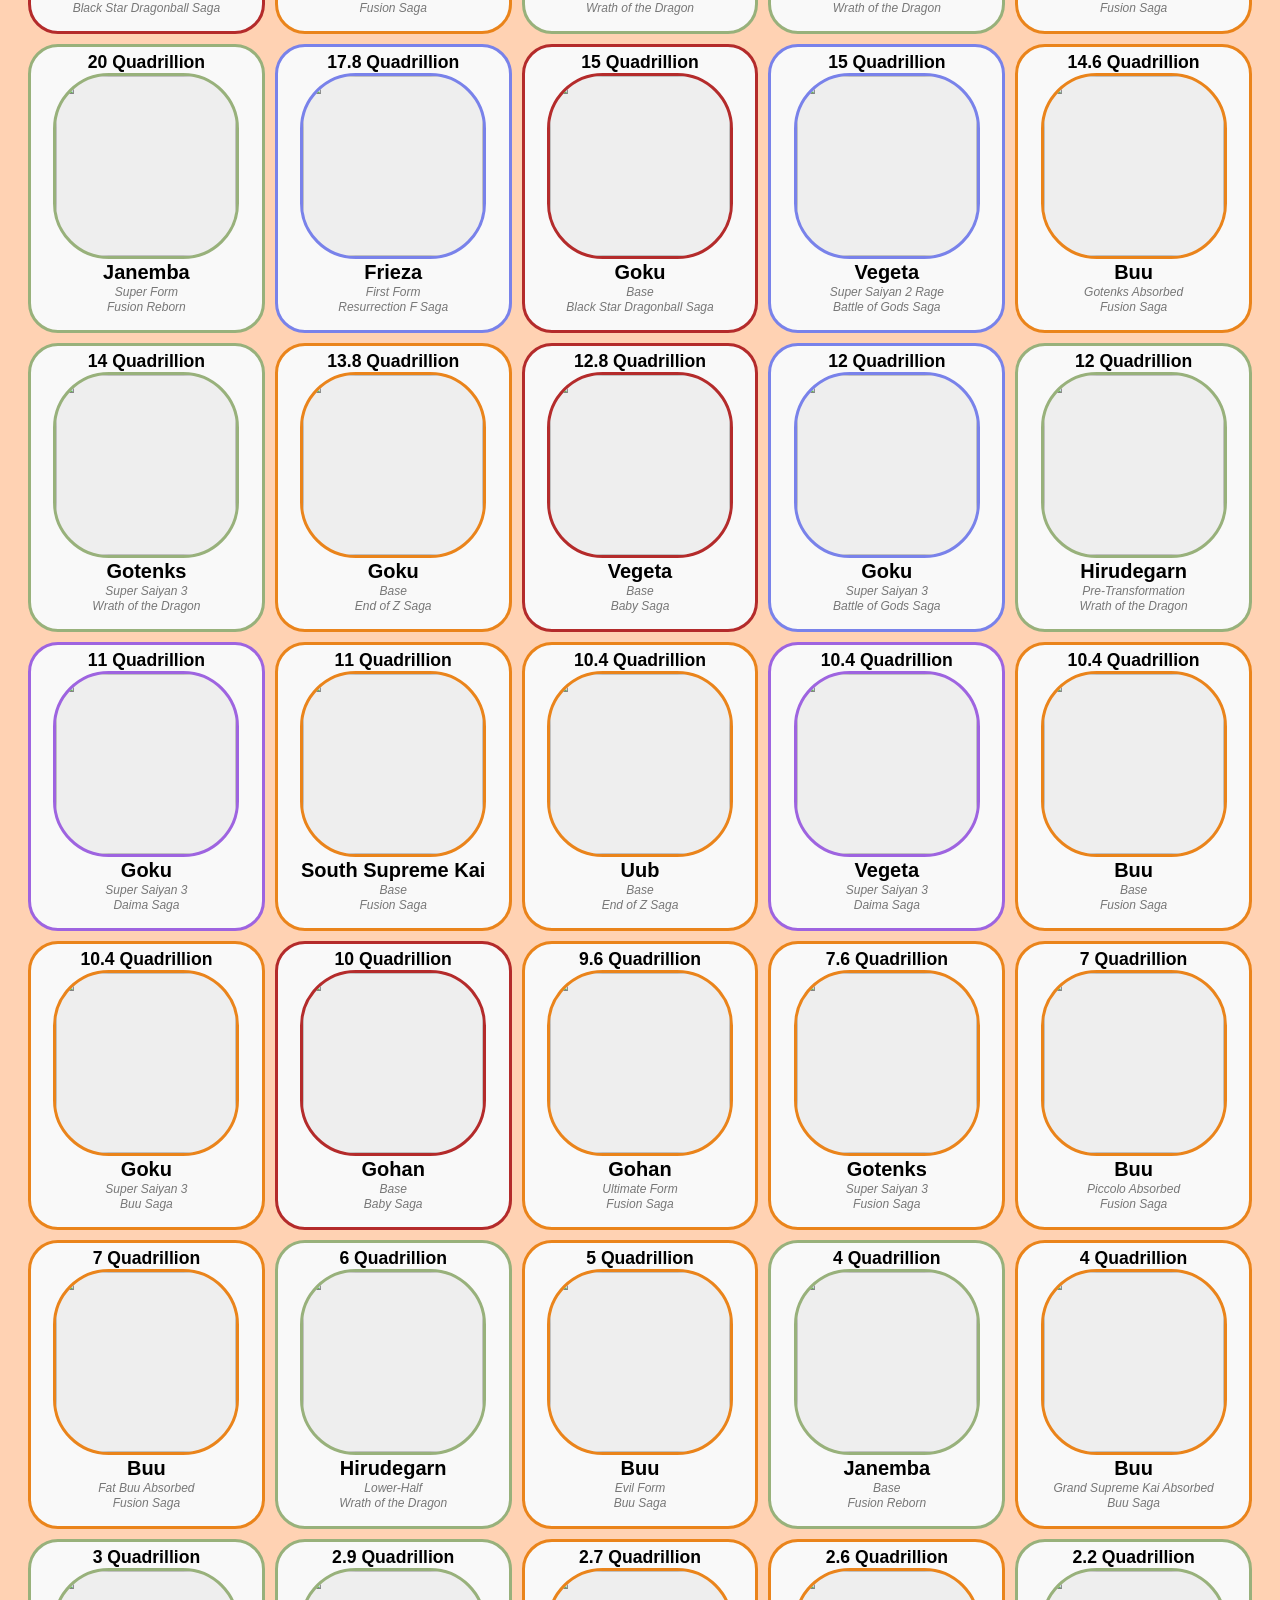
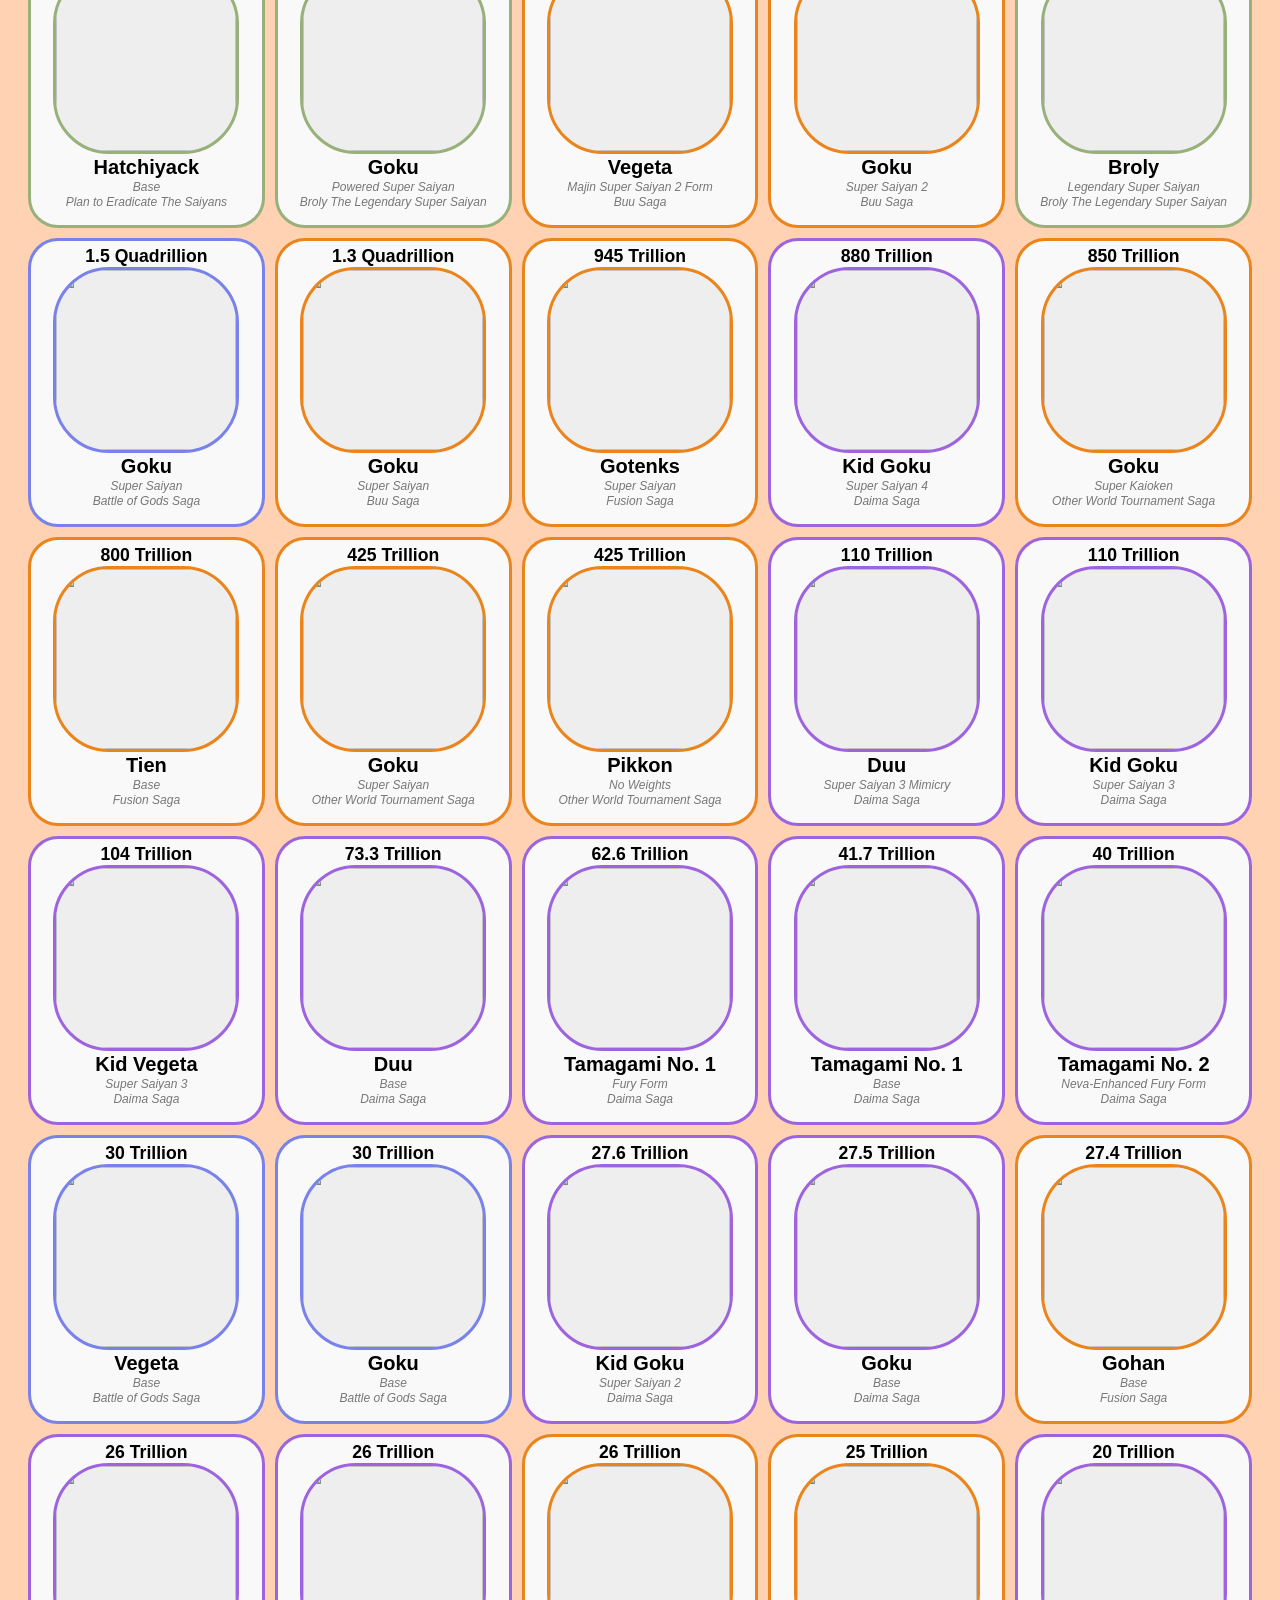
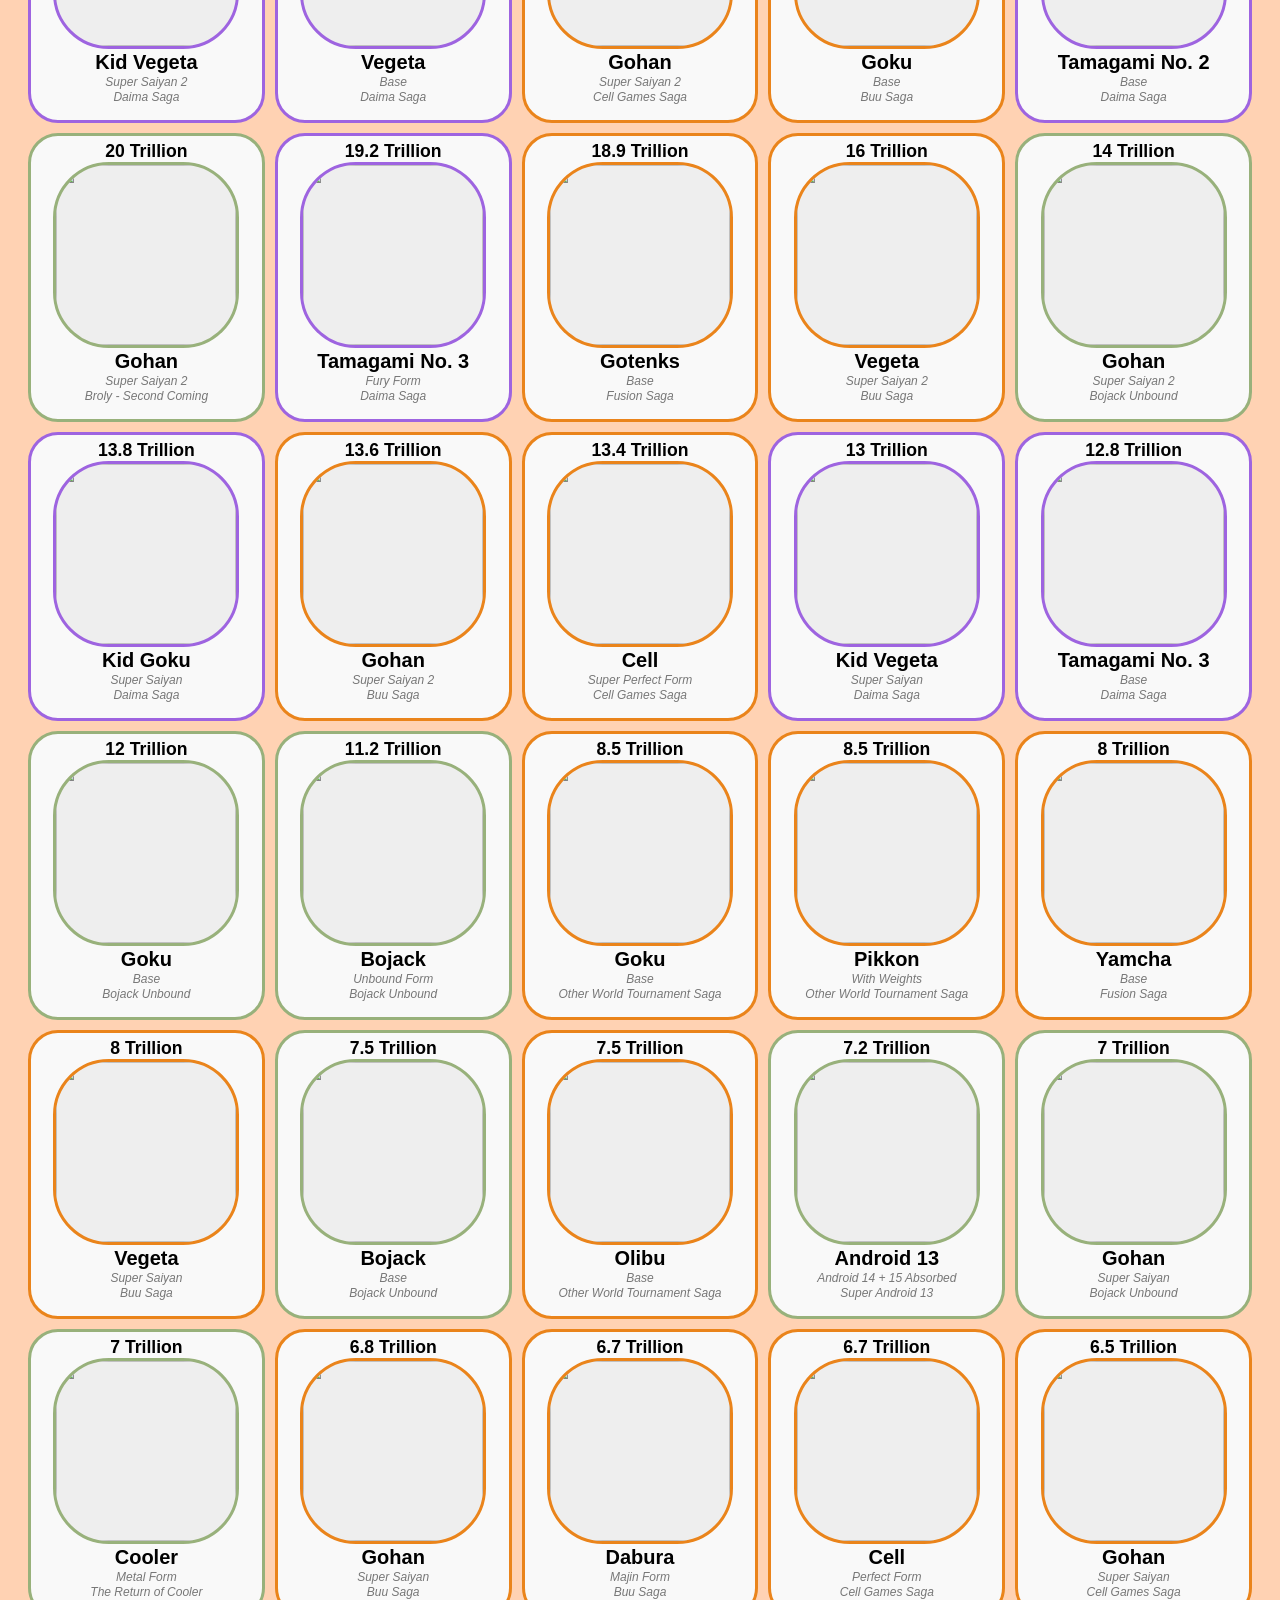
==== commit c0a3f9d7: "Added guessing game and added all multipliers" ====
--- a/index.html
+++ b/index.html
@@ -10,16 +10,13 @@
 
 <a href="multipliers/multipliers.html" class="button-link">Multipliers</a>
 <a href="info.html" class="button-link">Info</a>
-<a href="highball/highball.html" class="button-link">High Ball</a>
-<a href="chart/chart.html" class="button-link">Chart</a><br>
+<a href="guess.html" class="button-link">Guessing Game</a>
 
 <div id="series-filter-menu"></div>
 
 <div id="character-filter-menu"></div>
 
 <div id="character-container"></div>
-
-<div id="wiki-preview"></div>
 
 
 <script>
@@ -82,71 +79,15 @@
     function renderDisplay(dataToShow) {
         const container = document.getElementById('character-container');
 
-        container.innerHTML = dataToShow.map((char, index) => `
+        container.innerHTML = dataToShow.map(char => `
             <div class="character-card" style="border:3px solid ${char.border};">
                 <span class="powerlevel">${char.powerlevel}</span>
-                <img src="${char.image}" style="border:3px solid ${char.border};" data-index="${index}">
+                <img src="${char.image}" style="border:3px solid ${char.border};">
                 <h2>${char.name}</h2>
                 <p>${char.form}</p>
                 <p>${char.info}</p>
             </div>
         `).join('');
-
-        // remember which list is currently on screen, so the preview can look up details
-        currentlyShown = dataToShow;
-    }
-
-    // ---- Wikipedia-style hover preview ----
-    let currentlyShown = [];
-    let previewTimer = null;
-
-    const preview = document.getElementById('wiki-preview');
-
-    document.addEventListener('mouseover', (e) => {
-        const img = e.target.closest('.character-card img');
-        if (!img) return;
-
-        const char = currentlyShown[img.dataset.index];
-        if (!char) return;
-
-        // small delay before showing, like Wikipedia
-        clearTimeout(previewTimer);
-        previewTimer = setTimeout(() => {
-            preview.innerHTML = `
-                <img src="${char.image}">
-                <p>${char.description ?? 'null'}</p>
-            `;
-            positionPreview(img);
-            preview.style.display = 'block';
-        }, 300);
-    });
-
-    document.addEventListener('mouseout', (e) => {
-        const img = e.target.closest('.character-card img');
-        if (!img) return;
-        clearTimeout(previewTimer);
-        preview.style.display = 'none';
-    });
-
-    function positionPreview(img) {
-        const rect = img.getBoundingClientRect();
-        // make it visible but off-screen so we can measure its size
-        preview.style.display = 'block';
-        preview.style.left = '-9999px';
-        const pw = preview.offsetWidth;
-        const ph = preview.offsetHeight;
-
-        // prefer to the right of the image; flip left if it would go off screen
-        let left = rect.right + 12;
-        if (left + pw > window.innerWidth) {
-            left = rect.left - pw - 12;
-        }
-        // vertically centre on the image, but keep it on screen
-        let top = rect.top + rect.height / 2 - ph / 2;
-        top = Math.max(10, Math.min(top, window.innerHeight - ph - 10));
-
-        preview.style.left = left + 'px';
-        preview.style.top = top + 'px';
     }
 
     loadCharacters();
--- a/style.css
+++ b/style.css
@@ -152,37 +152,6 @@
     color: white;
 }
 
-/* hover description box */
-#wiki-preview {
-    display: none;
-    position: fixed;
-    z-index: 1000;
-    width: 260px;
-    background: #fff;
-    color: #333;
-    border: 1px solid #a2a9b1;
-    border-radius: 4px;
-    overflow: hidden;
-    font-size: 0.85em;
-    line-height: 1.4;
-    box-shadow: 0 2px 8px rgba(0, 0, 0, 0.25);
-    font-family: 'Segoe UI', Tahoma, Geneva, Verdana, sans-serif;
-    pointer-events: none;
-}
-
-#wiki-preview img {
-    width: 100%;
-    height: 180px;
-    object-fit: cover;
-    display: block;
-    background: #eee;
-}
-
-#wiki-preview p {
-    margin: 0;
-    padding: 12px 16px;
-}
-
 /* ---- horizontal flow chart ---- */
 #flow-scroll {
     overflow-x: auto;
